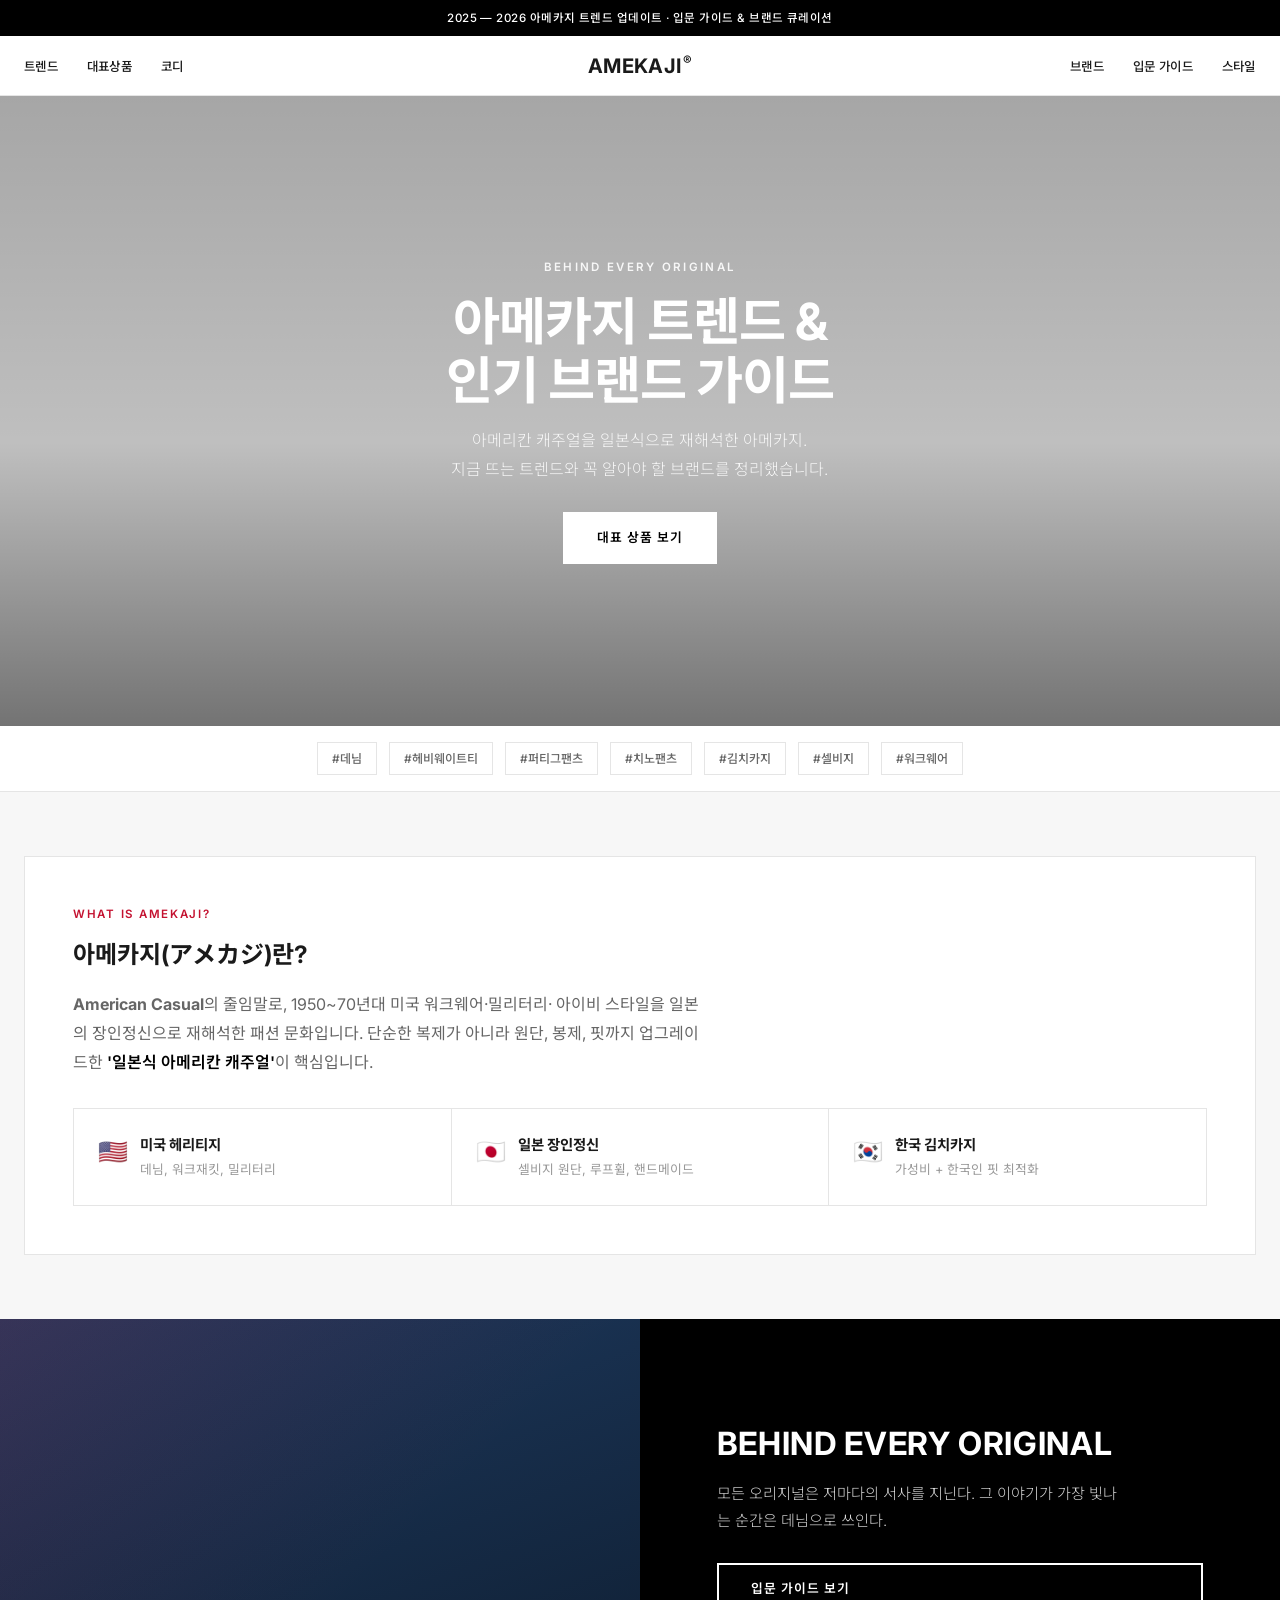
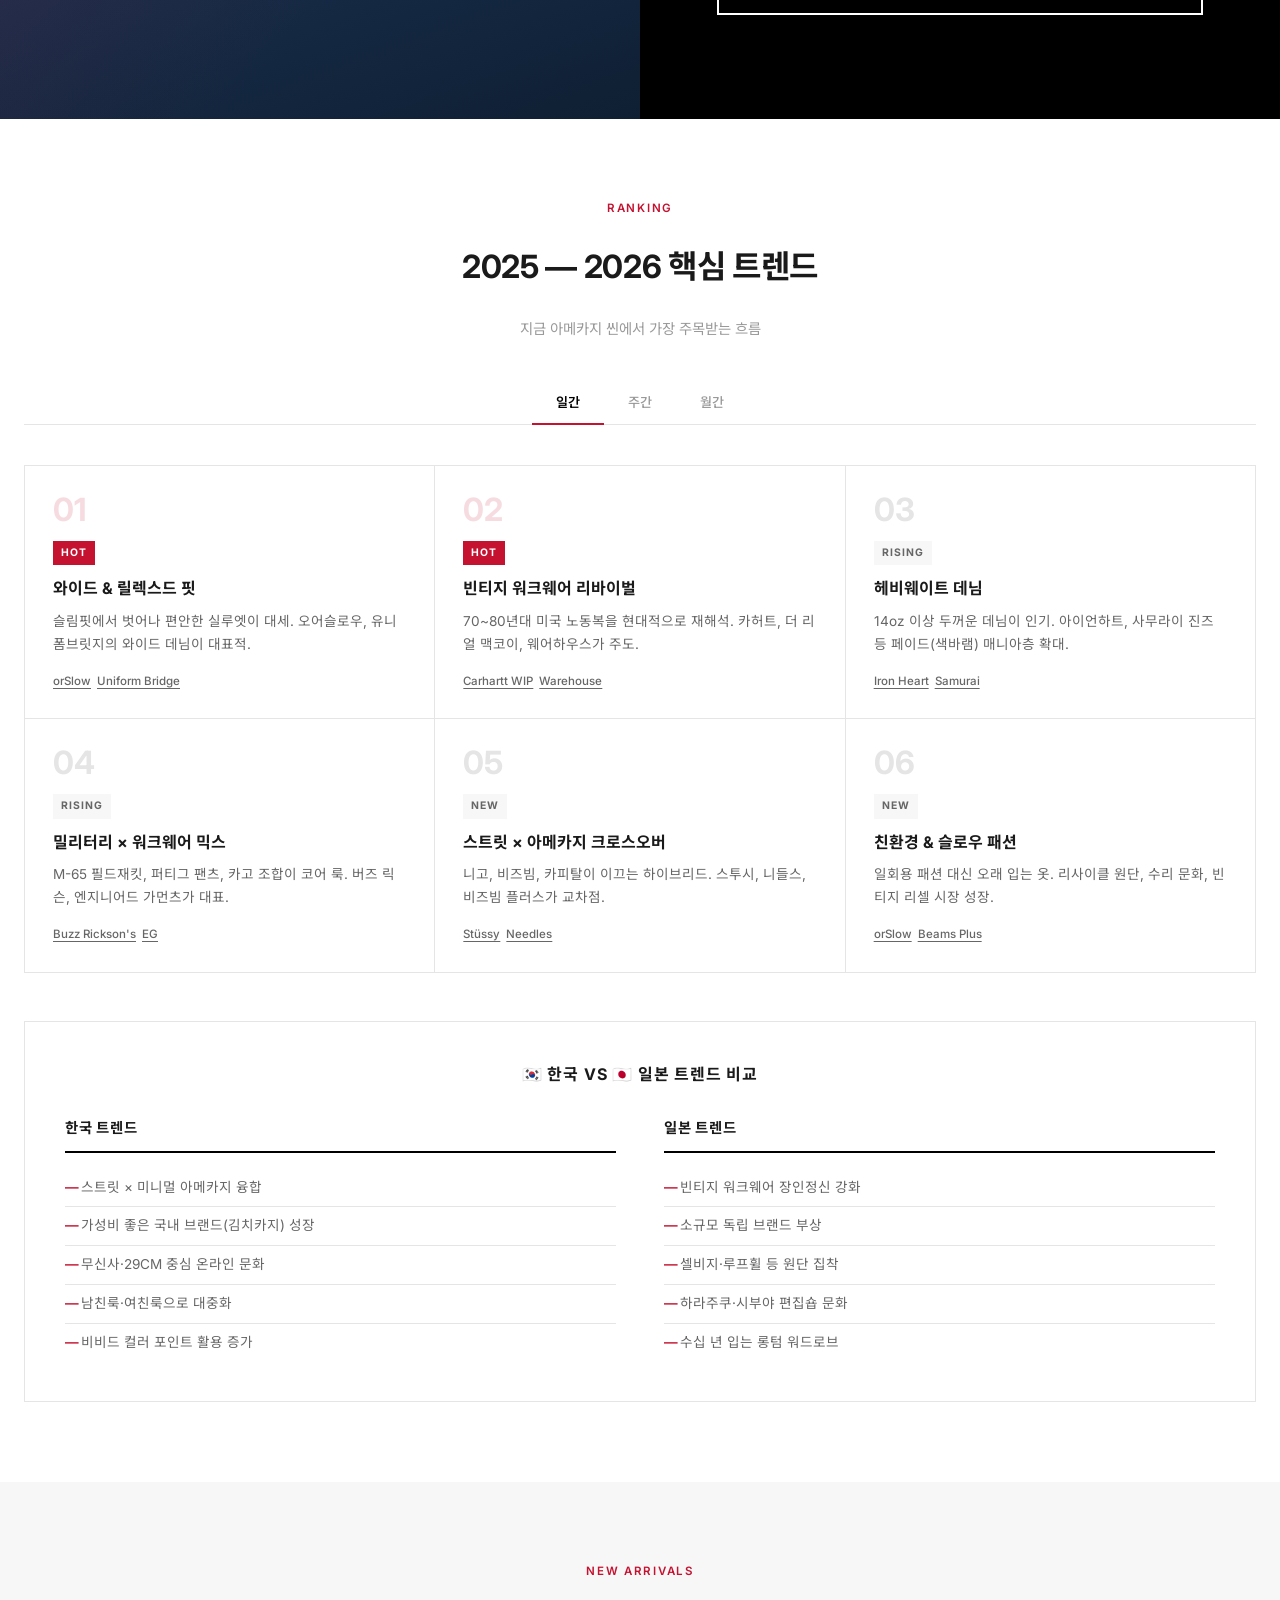
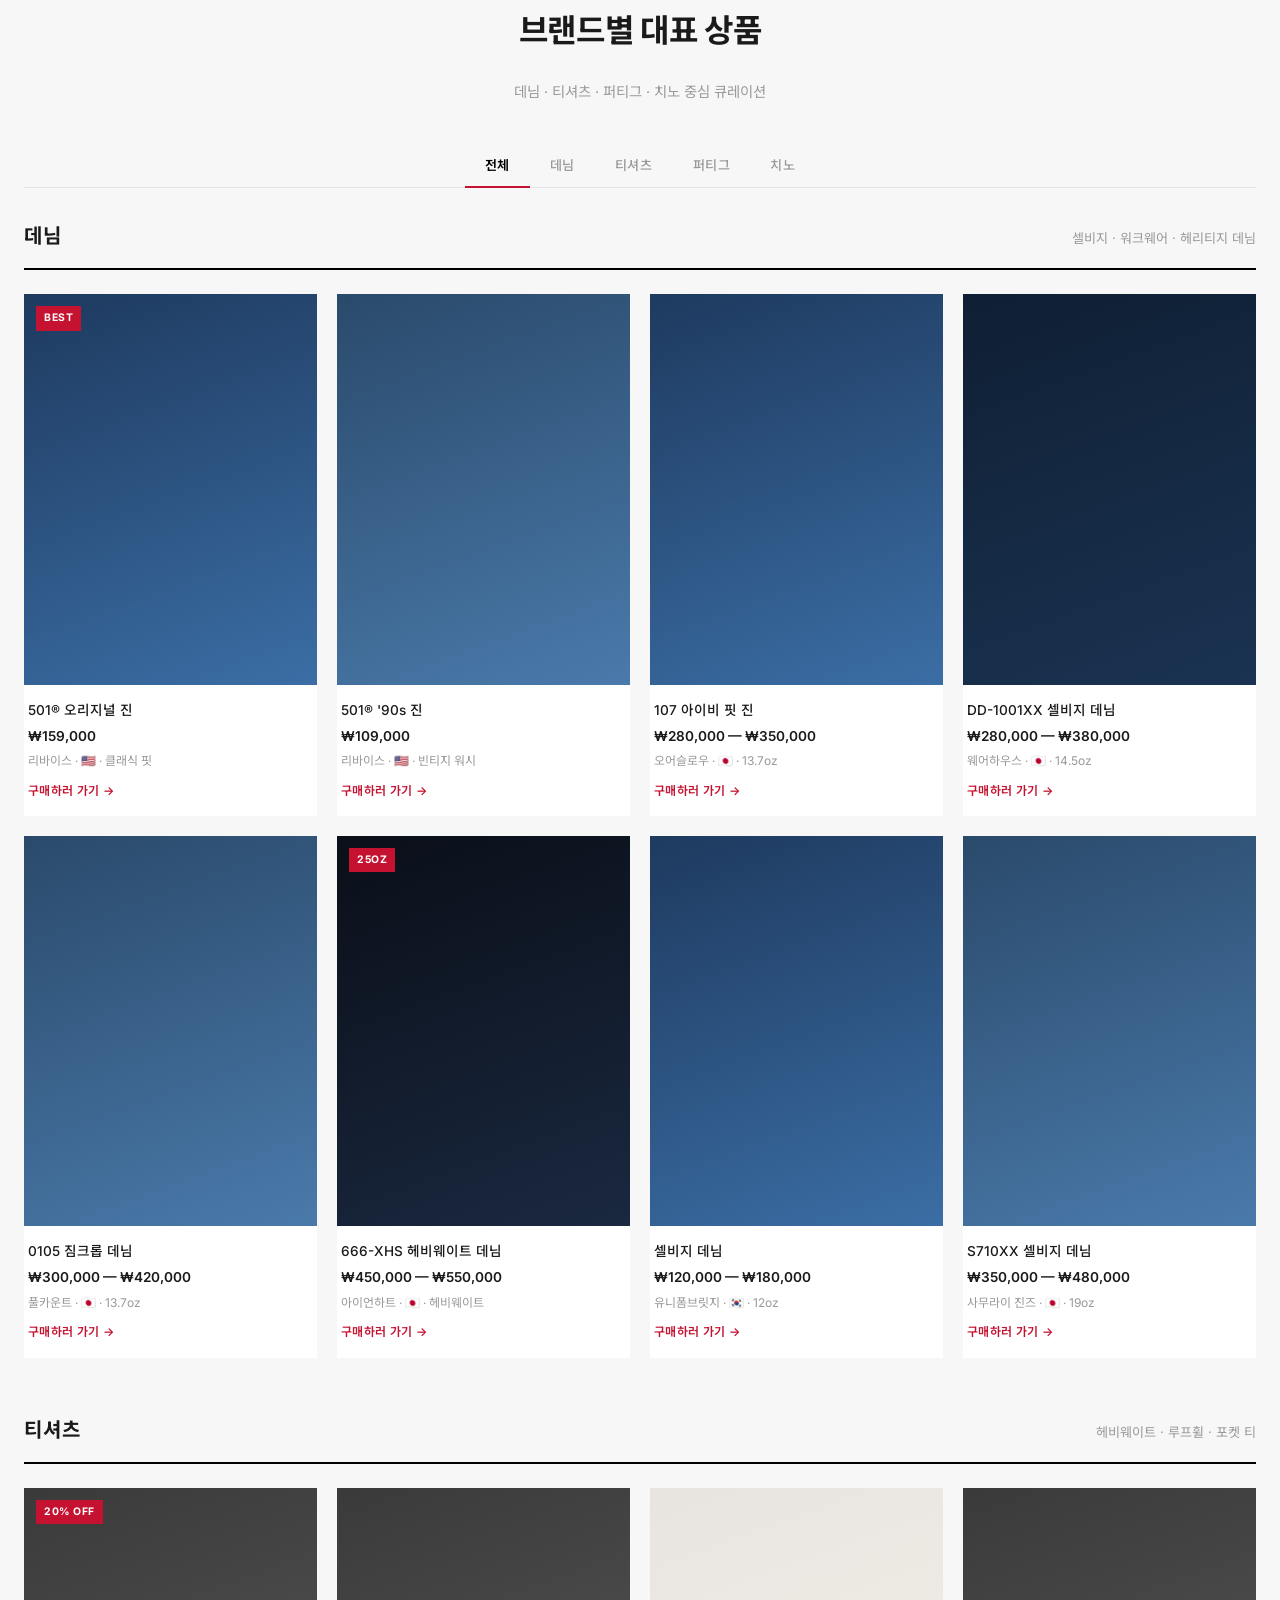
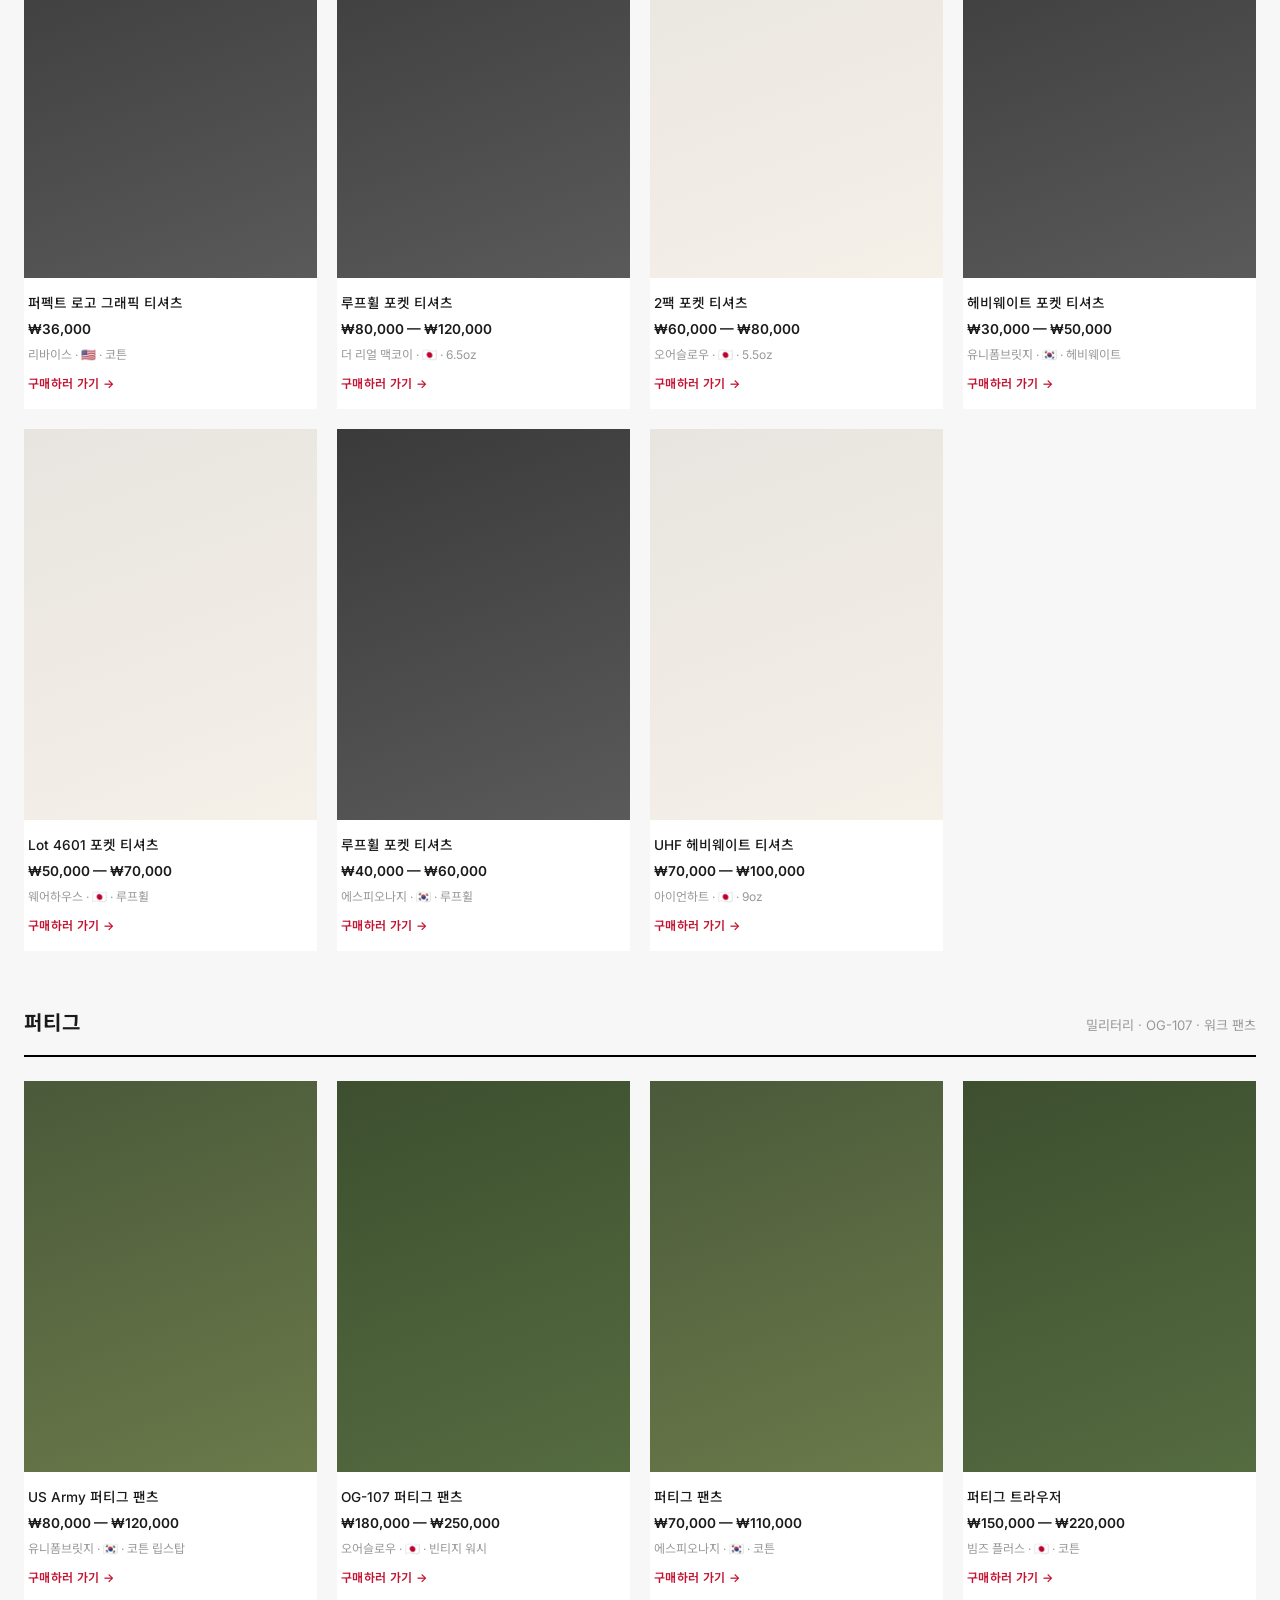
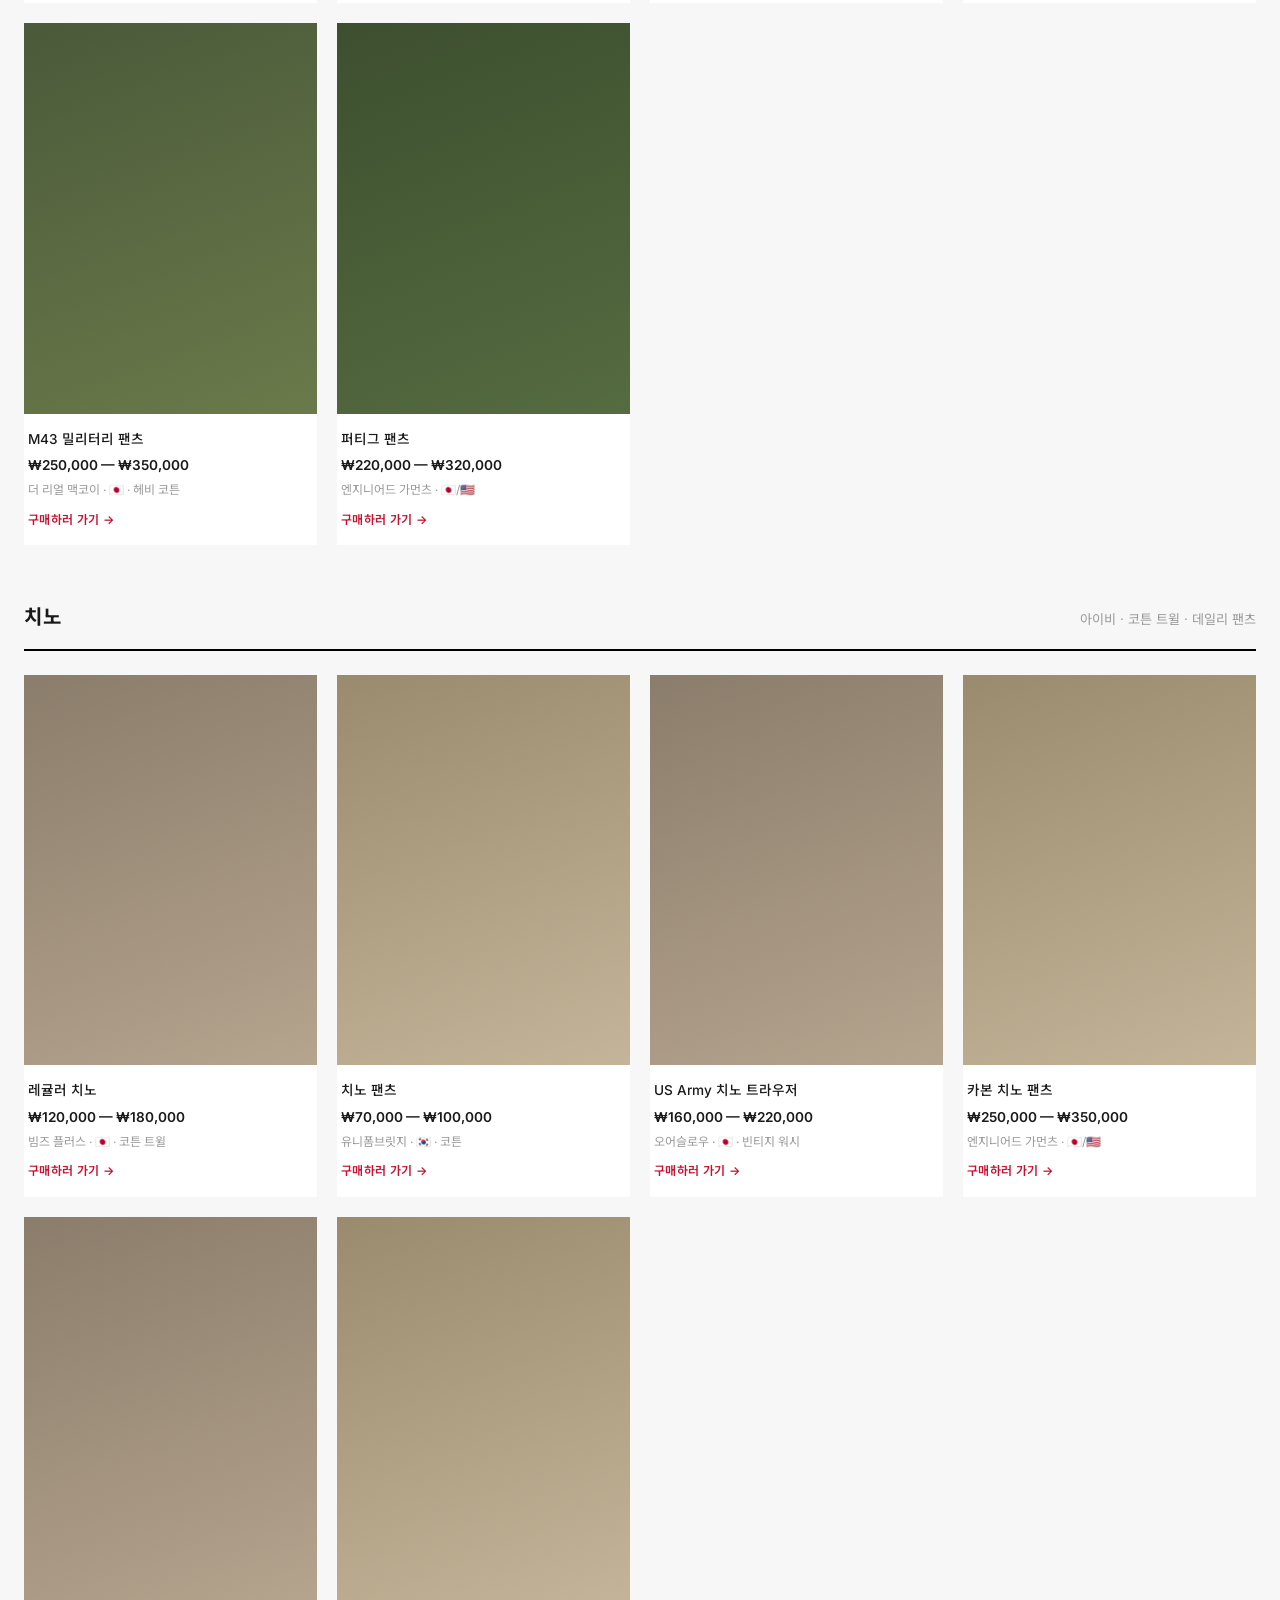
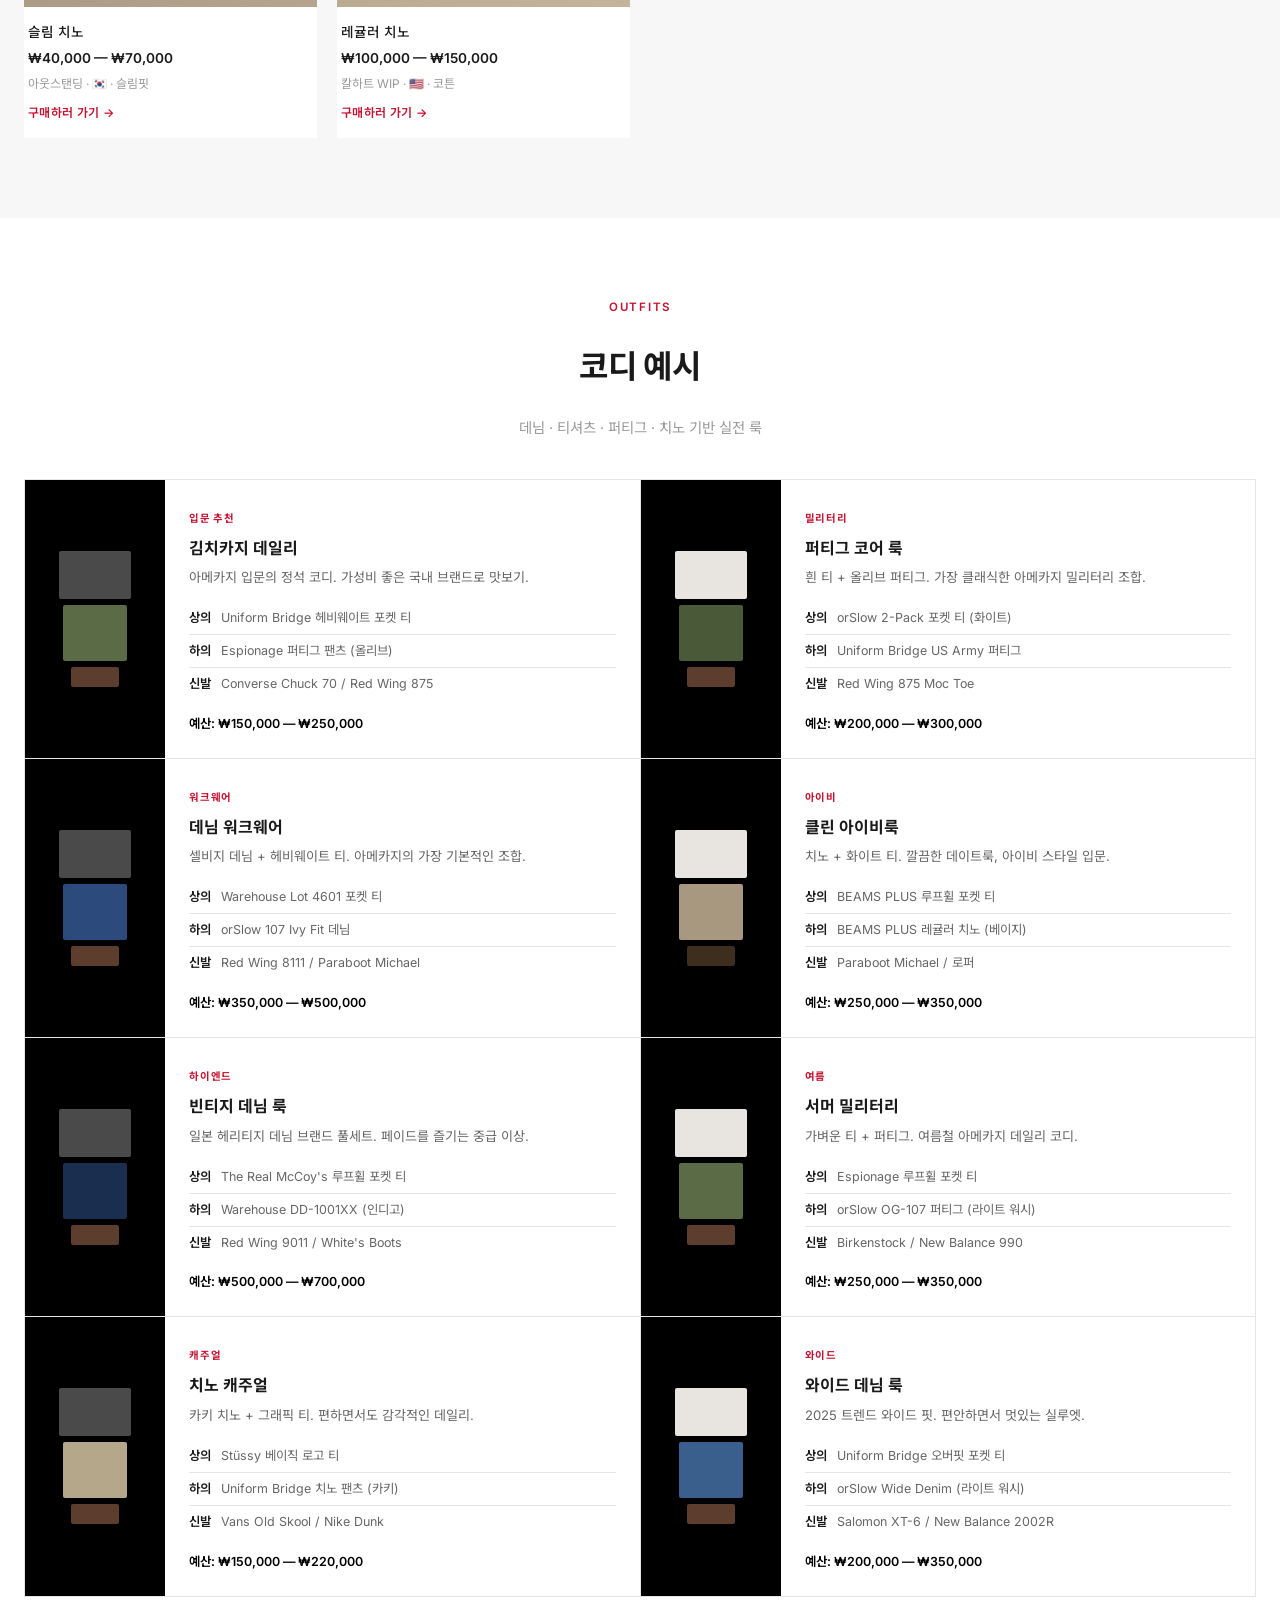
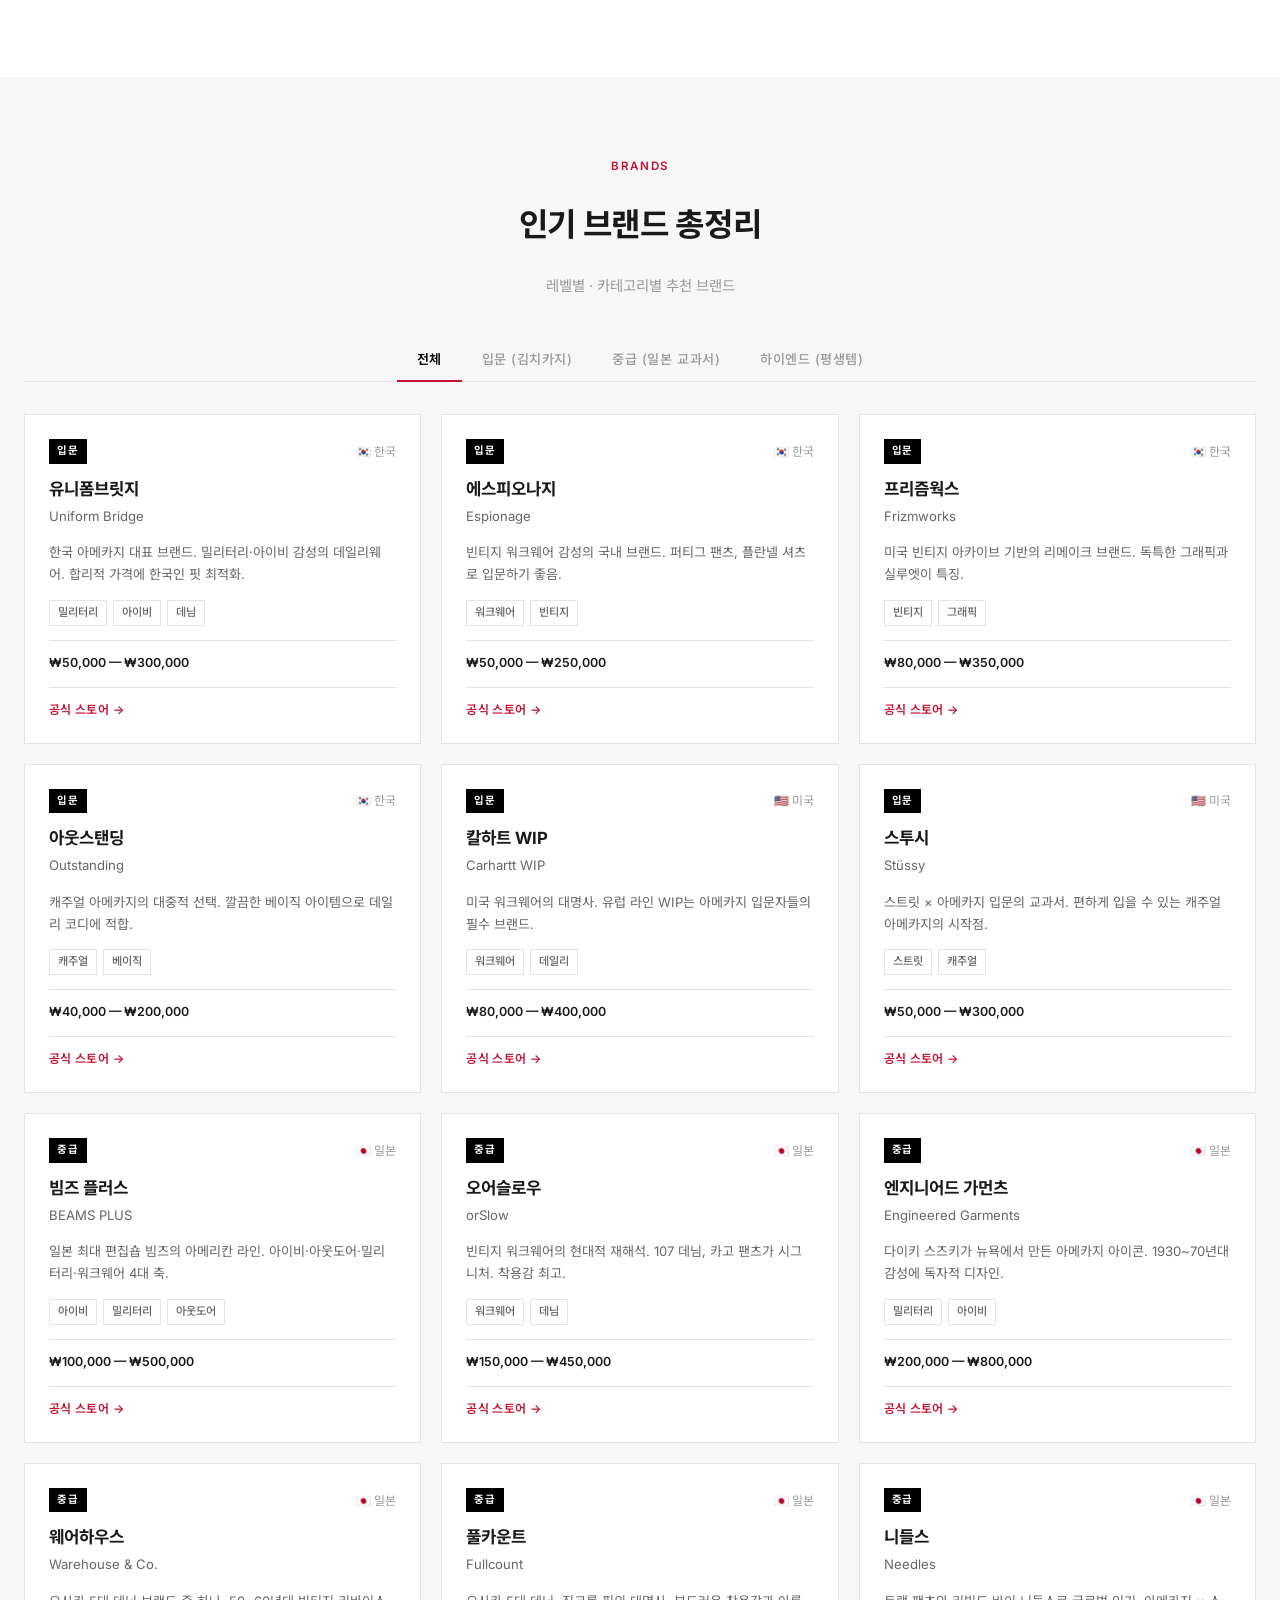
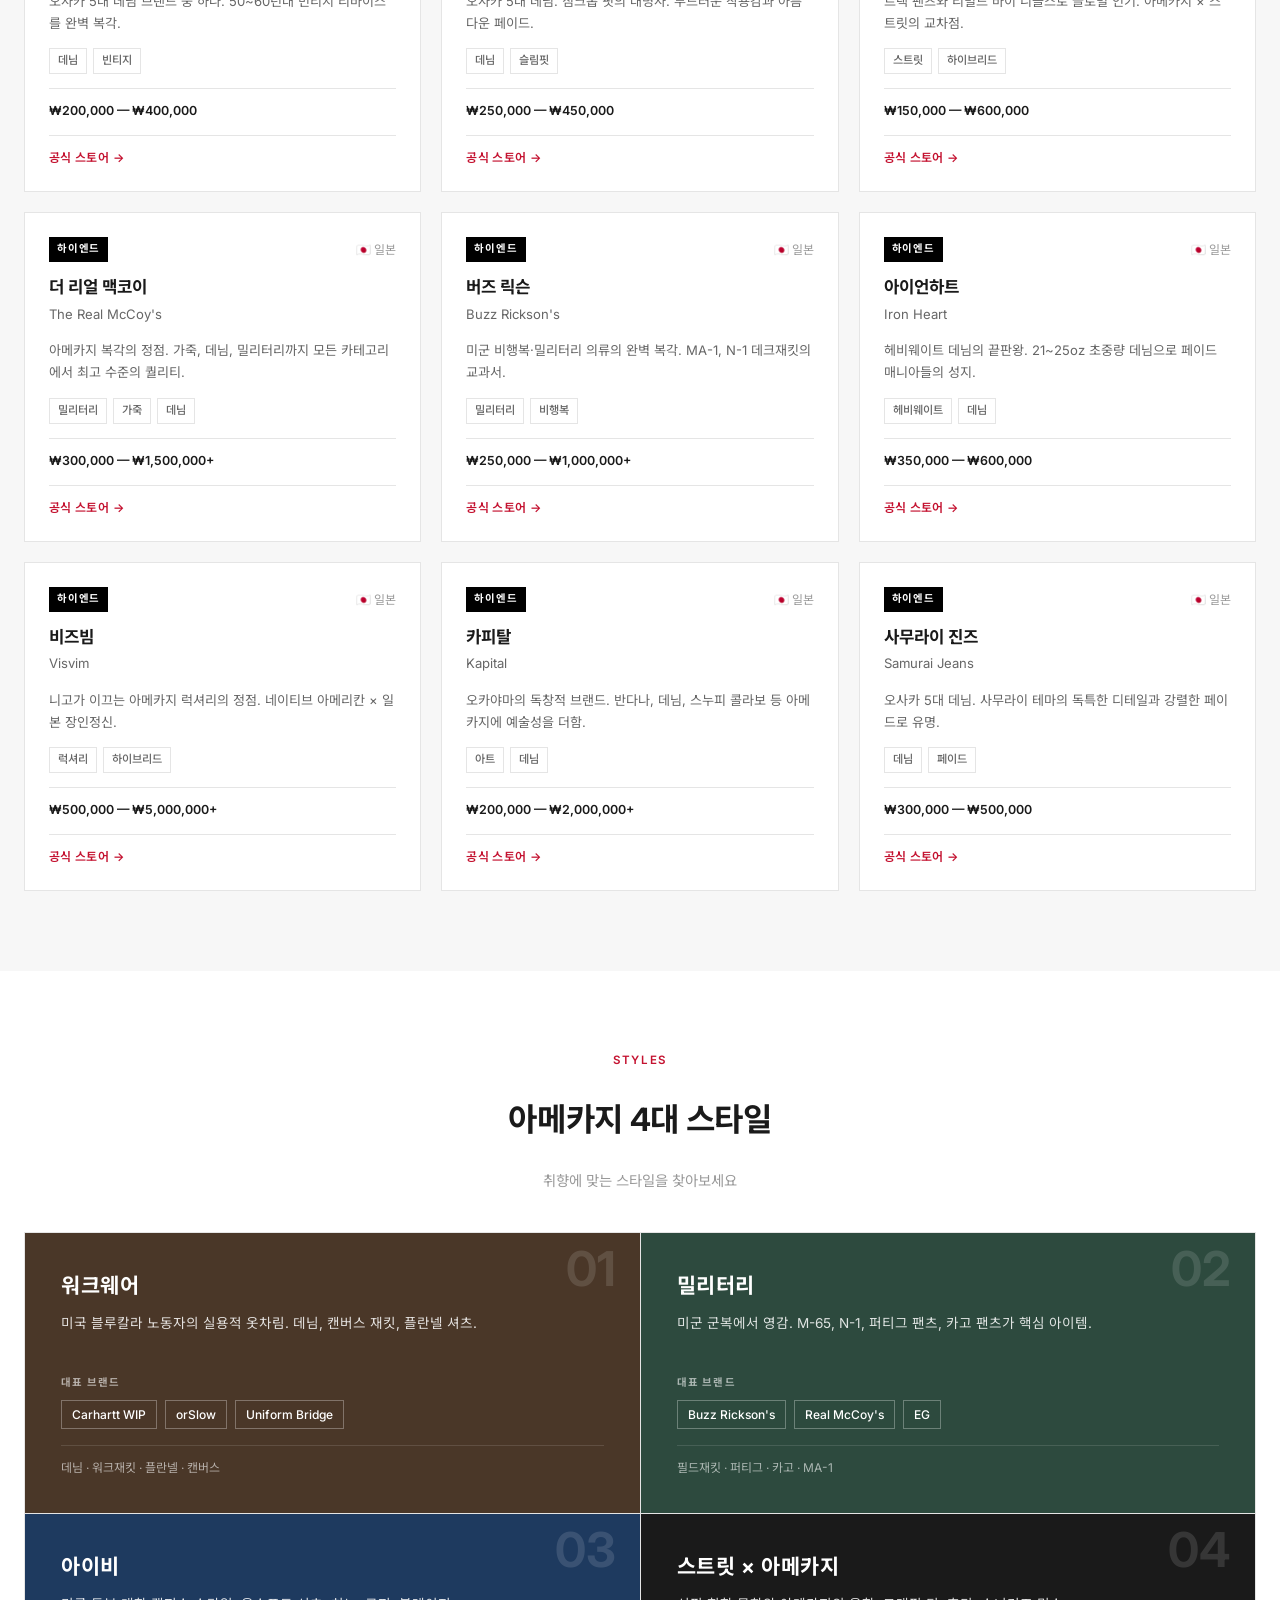
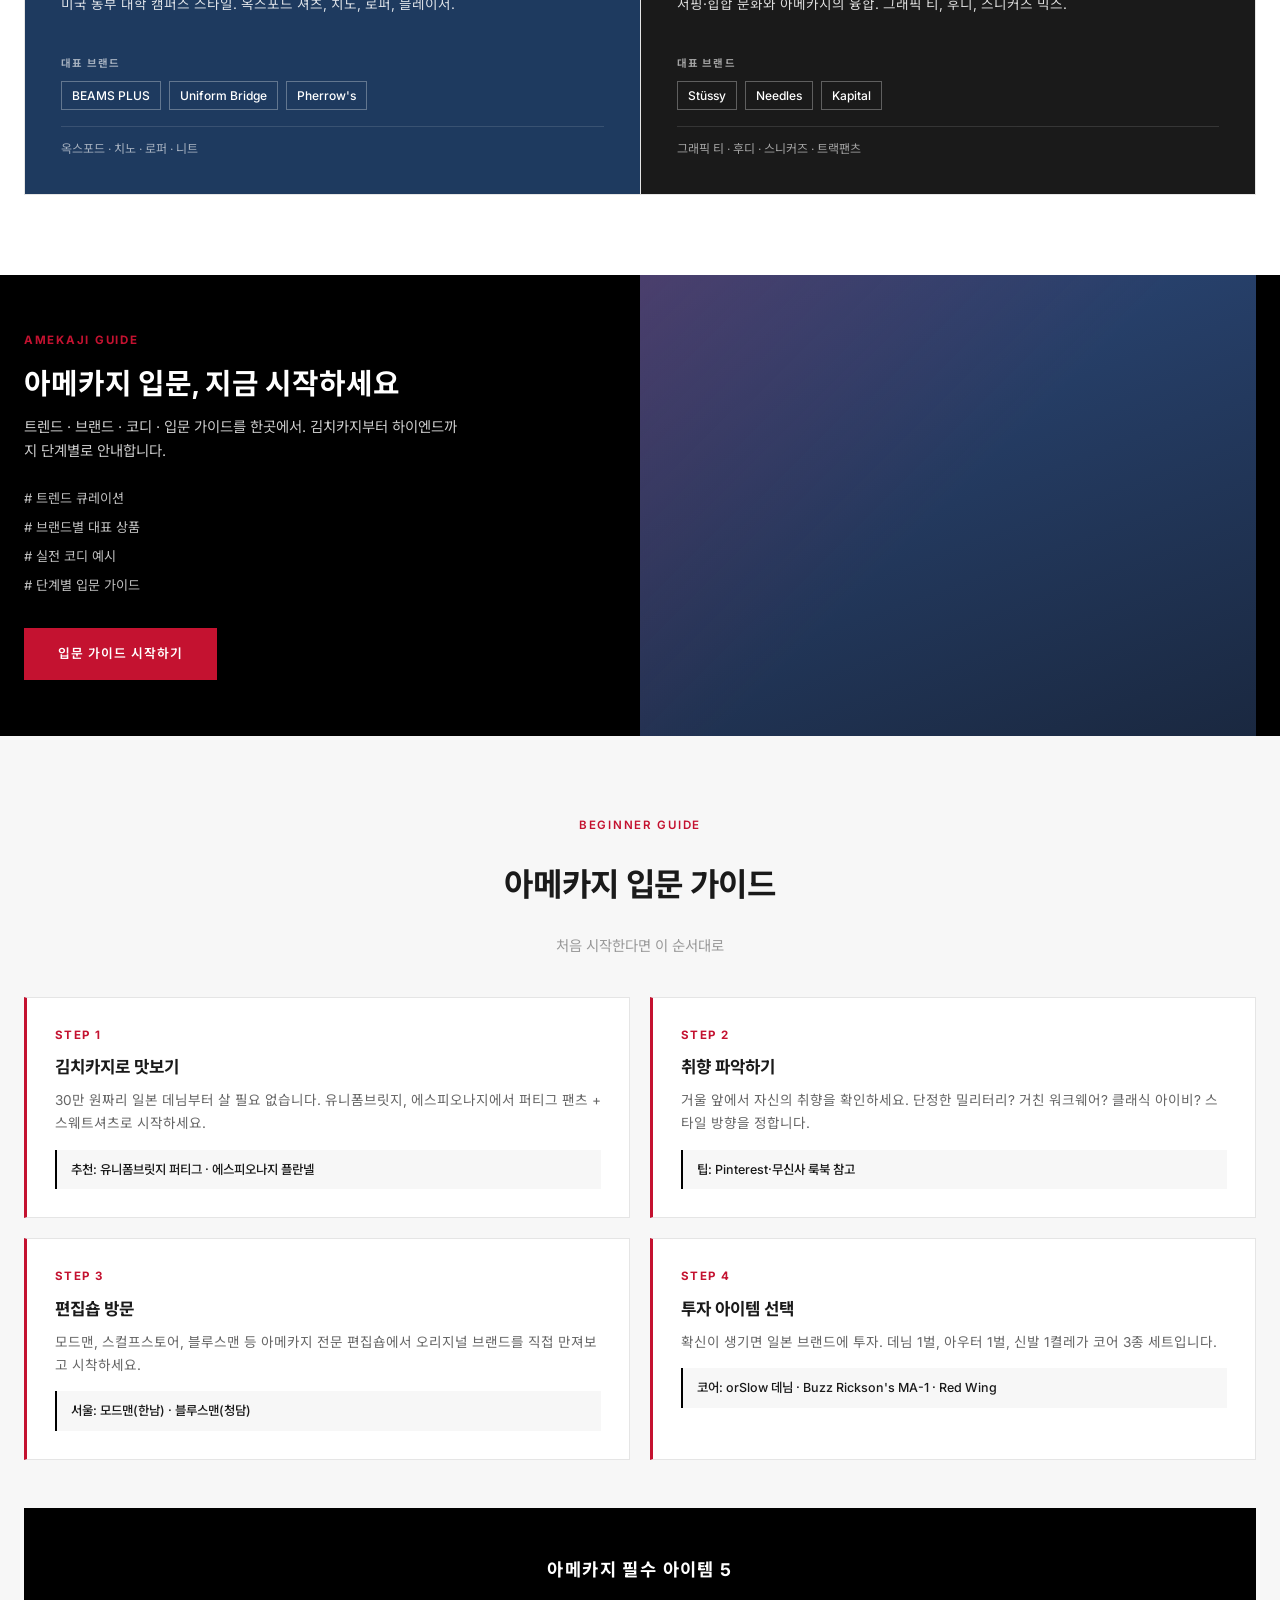
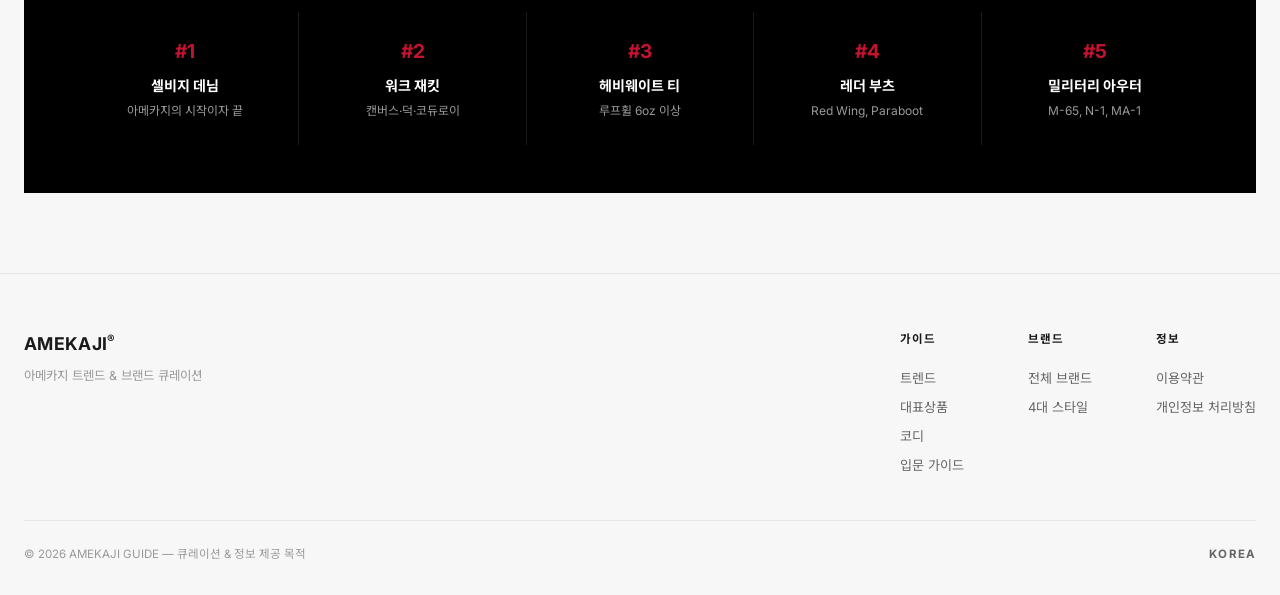
==== index.html @ 619cd8e6 "Add files via upload" ====
<!DOCTYPE html>
<html lang="ko">
<head>
  <meta charset="UTF-8" />
  <meta name="viewport" content="width=device-width, initial-scale=1.0" />
  <title>AMEKAJI GUIDE — 아메카지 트렌드 & 브랜드 큐레이션</title>
  <meta name="description" content="2025-2026 아메카지 트렌드, 인기 브랜드, 스타일 가이드를 한곳에 정리한 큐레이션 사이트" />
  <link rel="preconnect" href="https://fonts.googleapis.com" />
  <link rel="preconnect" href="https://fonts.gstatic.com" crossorigin />
  <link href="https://fonts.googleapis.com/css2?family=Inter:wght@300;400;500;600;700&family=Noto+Sans+KR:wght@300;400;500;700&display=swap" rel="stylesheet" />
  <link rel="stylesheet" href="styles.css" />
</head>
<body>

  <!-- Promo bar (Levi's RED TAB™ style) -->
  <div class="promo-bar">
    <p>2025 — 2026 아메카지 트렌드 업데이트 · 입문 가이드 &amp; 브랜드 큐레이션</p>
  </div>

  <nav class="nav" id="nav">
    <div class="nav__inner">
      <button class="nav__toggle" id="navToggle" aria-label="메뉴">
        <span></span><span></span><span></span>
      </button>
      <ul class="nav__links nav__links--left" id="navLinks">
        <li><a href="#trends">트렌드</a></li>
        <li><a href="#products">대표상품</a></li>
        <li><a href="#outfits">코디</a></li>
        <li class="nav__link--mobile"><a href="#brands">브랜드</a></li>
        <li class="nav__link--mobile"><a href="#guide">입문 가이드</a></li>
        <li class="nav__link--mobile"><a href="#styles">스타일</a></li>
      </ul>
      <a href="#" class="nav__logo">AMEKAJI<span>®</span></a>
      <ul class="nav__links nav__links--right">
        <li><a href="#brands">브랜드</a></li>
        <li><a href="#guide">입문 가이드</a></li>
        <li><a href="#styles">스타일</a></li>
      </ul>
    </div>
  </nav>

  <!-- Hero Banner -->
  <header class="hero">
    <div class="hero__video-wrap" aria-hidden="true">
      <video
        class="hero__video"
        autoplay
        muted
        playsinline
        preload="auto"
        poster="https://levi.co.kr/cdn/shop/files/preview_images/93fc21992fdb457e99e42897bb00a2c8.thumbnail.0000000000_1100x.jpg?v=1773277926"
      >
        <source src="https://levi.co.kr/cdn/shop/videos/c/vp/93fc21992fdb457e99e42897bb00a2c8/93fc21992fdb457e99e42897bb00a2c8.HD-1080p-7.2Mbps-77696827.mp4?v=0" type="video/mp4" />
      </video>
    </div>
    <div class="hero__overlay"></div>
    <div class="hero__content">
      <span class="hero__eyebrow">BEHIND EVERY ORIGINAL</span>
      <h1 class="hero__title">아메카지 트렌드 &amp;<br />인기 브랜드 가이드</h1>
      <p class="hero__desc">
        아메리칸 캐주얼을 일본식으로 재해석한 아메카지.<br />
        지금 뜨는 트렌드와 꼭 알아야 할 브랜드를 정리했습니다.
      </p>
      <a href="#products" class="btn btn--primary">대표 상품 보기</a>
    </div>
  </header>

  <!-- Quick tags -->
  <div class="tag-strip">
    <div class="container tag-strip__inner">
      <span>#데님</span>
      <span>#헤비웨이트티</span>
      <span>#퍼티그팬츠</span>
      <span>#치노팬츠</span>
      <span>#김치카지</span>
      <span>#셀비지</span>
      <span>#워크웨어</span>
    </div>
  </div>

  <!-- What is Amekaji -->
  <section class="section intro">
    <div class="container">
      <div class="intro__card">
        <div class="intro__label">WHAT IS AMEKAJI?</div>
        <h2>아메카지(アメカジ)란?</h2>
        <p>
          <strong>American Casual</strong>의 줄임말로, 1950~70년대 미국 워크웨어·밀리터리·
          아이비 스타일을 일본의 장인정신으로 재해석한 패션 문화입니다.
          단순한 복제가 아니라 원단, 봉제, 핏까지 업그레이드한
          <em>'일본식 아메리칸 캐주얼'</em>이 핵심입니다.
        </p>
        <div class="intro__keywords">
          <div class="keyword">
            <span class="keyword__icon">🇺🇸</span>
            <div>
              <strong>미국 헤리티지</strong>
              <p>데님, 워크재킷, 밀리터리</p>
            </div>
          </div>
          <div class="keyword">
            <span class="keyword__icon">🇯🇵</span>
            <div>
              <strong>일본 장인정신</strong>
              <p>셀비지 원단, 루프휠, 핸드메이드</p>
            </div>
          </div>
          <div class="keyword">
            <span class="keyword__icon">🇰🇷</span>
            <div>
              <strong>한국 김치카지</strong>
              <p>가성비 + 한국인 핏 최적화</p>
            </div>
          </div>
        </div>
      </div>
    </div>
  </section>

  <!-- Editorial Banner -->
  <section class="editorial">
    <div class="editorial__visual"></div>
    <div class="editorial__content">
      <h2>BEHIND EVERY ORIGINAL</h2>
      <p>모든 오리지널은 저마다의 서사를 지닌다. 그 이야기가 가장 빛나는 순간은 데님으로 쓰인다.</p>
      <a href="#guide" class="btn btn--outline">입문 가이드 보기</a>
    </div>
  </section>

  <!-- Trends / Ranking -->
  <section class="section trends" id="trends">
    <div class="container">
      <div class="section__header section__header--center">
        <span class="section__label">RANKING</span>
        <h2 class="section__title">2025 — 2026 핵심 트렌드</h2>
        <p class="section__sub">지금 아메카지 씬에서 가장 주목받는 흐름</p>
      </div>

      <div class="ranking-tabs">
        <button class="ranking-tab ranking-tab--active">일간</button>
        <button class="ranking-tab">주간</button>
        <button class="ranking-tab">월간</button>
      </div>

      <div class="trend-grid">
        <article class="trend-card trend-card--hot">
          <div class="trend-card__rank">01</div>
          <div class="trend-card__badge">HOT</div>
          <h3>와이드 &amp; 릴렉스드 핏</h3>
          <p>슬림핏에서 벗어나 편안한 실루엣이 대세. 오어슬로우, 유니폼브릿지의 와이드 데님이 대표적.</p>
          <div class="trend-card__tags">
            <span>orSlow</span>
            <span>Uniform Bridge</span>
          </div>
        </article>

        <article class="trend-card trend-card--hot">
          <div class="trend-card__rank">02</div>
          <div class="trend-card__badge">HOT</div>
          <h3>빈티지 워크웨어 리바이벌</h3>
          <p>70~80년대 미국 노동복을 현대적으로 재해석. 카허트, 더 리얼 맥코이, 웨어하우스가 주도.</p>
          <div class="trend-card__tags">
            <span>Carhartt WIP</span>
            <span>Warehouse</span>
          </div>
        </article>

        <article class="trend-card">
          <div class="trend-card__rank">03</div>
          <div class="trend-card__badge">RISING</div>
          <h3>헤비웨이트 데님</h3>
          <p>14oz 이상 두꺼운 데님이 인기. 아이언하트, 사무라이 진즈 등 페이드(색바램) 매니아층 확대.</p>
          <div class="trend-card__tags">
            <span>Iron Heart</span>
            <span>Samurai</span>
          </div>
        </article>

        <article class="trend-card">
          <div class="trend-card__rank">04</div>
          <div class="trend-card__badge">RISING</div>
          <h3>밀리터리 × 워크웨어 믹스</h3>
          <p>M-65 필드재킷, 퍼티그 팬츠, 카고 조합이 코어 룩. 버즈 릭슨, 엔지니어드 가먼츠가 대표.</p>
          <div class="trend-card__tags">
            <span>Buzz Rickson's</span>
            <span>EG</span>
          </div>
        </article>

        <article class="trend-card">
          <div class="trend-card__rank">05</div>
          <div class="trend-card__badge">NEW</div>
          <h3>스트릿 × 아메카지 크로스오버</h3>
          <p>니고, 비즈빔, 카피탈이 이끄는 하이브리드. 스투시, 니들스, 비즈빔 플러스가 교차점.</p>
          <div class="trend-card__tags">
            <span>Stüssy</span>
            <span>Needles</span>
          </div>
        </article>

        <article class="trend-card">
          <div class="trend-card__rank">06</div>
          <div class="trend-card__badge">NEW</div>
          <h3>친환경 &amp; 슬로우 패션</h3>
          <p>일회용 패션 대신 오래 입는 옷. 리사이클 원단, 수리 문화, 빈티지 리셀 시장 성장.</p>
          <div class="trend-card__tags">
            <span>orSlow</span>
            <span>Beams Plus</span>
          </div>
        </article>
      </div>

      <div class="compare">
        <h3 class="compare__title">🇰🇷 한국 vs 🇯🇵 일본 트렌드 비교</h3>
        <div class="compare__grid">
          <div class="compare__col">
            <h4>한국 트렌드</h4>
            <ul>
              <li>스트릿 × 미니멀 아메카지 융합</li>
              <li>가성비 좋은 국내 브랜드(김치카지) 성장</li>
              <li>무신사·29CM 중심 온라인 문화</li>
              <li>남친룩·여친룩으로 대중화</li>
              <li>비비드 컬러 포인트 활용 증가</li>
            </ul>
          </div>
          <div class="compare__col">
            <h4>일본 트렌드</h4>
            <ul>
              <li>빈티지 워크웨어 장인정신 강화</li>
              <li>소규모 독립 브랜드 부상</li>
              <li>셀비지·루프휠 등 원단 집착</li>
              <li>하라주쿠·시부야 편집숍 문화</li>
              <li>수십 년 입는 롱텀 워드로브</li>
            </ul>
          </div>
        </div>
      </div>
    </div>
  </section>

  <!-- Representative Products -->
  <section class="section products" id="products">
    <div class="container">
      <div class="section__header section__header--center">
        <span class="section__label">NEW ARRIVALS</span>
        <h2 class="section__title">브랜드별 대표 상품</h2>
        <p class="section__sub">데님 · 티셔츠 · 퍼티그 · 치노 중심 큐레이션</p>
      </div>

      <div class="tabs" id="productTabs">
        <button class="tab tab--active" data-cat="all">전체</button>
        <button class="tab" data-cat="denim">데님</button>
        <button class="tab" data-cat="tee">티셔츠</button>
        <button class="tab" data-cat="fatigue">퍼티그</button>
        <button class="tab" data-cat="chino">치노</button>
      </div>

      <div class="product-categories" id="productCategories">

        <section class="product-category" data-cat="denim">
          <header class="product-category__head">
            <h3 class="product-category__title">데님</h3>
            <p class="product-category__desc">셀비지 · 워크웨어 · 헤리티지 데님</p>
          </header>
          <div class="product-grid">
        <article class="product-card" data-cat="denim">
          <div class="product-card__thumb product-card__thumb--denim">
            <span class="product-card__sale">BEST</span>
          </div>
          <div class="product-card__body">
            <h3>501® 오리지널 진</h3>
            <p class="product-card__price">₩159,000</p>
            <p class="product-card__brand">리바이스 · 🇺🇸 · 클래식 핏</p>
          </div>
        </article>

        <article class="product-card" data-cat="denim">
          <div class="product-card__thumb product-card__thumb--denim-mid">
            <span class="product-card__hover">501® '90s</span>
          </div>
          <div class="product-card__body">
            <h3>501® '90s 진</h3>
            <p class="product-card__price">₩109,000</p>
            <p class="product-card__brand">리바이스 · 🇺🇸 · 빈티지 워시</p>
          </div>
        </article>

        <article class="product-card" data-cat="denim">
          <div class="product-card__thumb product-card__thumb--denim">
            <span class="product-card__hover">오어슬로우 107</span>
          </div>
          <div class="product-card__body">
            <h3>107 아이비 핏 진</h3>
            <p class="product-card__price">₩280,000 — ₩350,000</p>
            <p class="product-card__brand">오어슬로우 · 🇯🇵 · 13.7oz</p>
          </div>
        </article>

        <article class="product-card" data-cat="denim">
          <div class="product-card__thumb product-card__thumb--denim-dark">
            <span class="product-card__hover">웨어하우스 DD-1001XX</span>
          </div>
          <div class="product-card__body">
            <h3>DD-1001XX 셀비지 데님</h3>
            <p class="product-card__price">₩280,000 — ₩380,000</p>
            <p class="product-card__brand">웨어하우스 · 🇯🇵 · 14.5oz</p>
          </div>
        </article>

        <article class="product-card" data-cat="denim">
          <div class="product-card__thumb product-card__thumb--denim-mid">
            <span class="product-card__hover">풀카운트 0105</span>
          </div>
          <div class="product-card__body">
            <h3>0105 짐크롭 데님</h3>
            <p class="product-card__price">₩300,000 — ₩420,000</p>
            <p class="product-card__brand">풀카운트 · 🇯🇵 · 13.7oz</p>
          </div>
        </article>

        <article class="product-card" data-cat="denim">
          <div class="product-card__thumb product-card__thumb--denim-heavy">
            <span class="product-card__sale">25oz</span>
          </div>
          <div class="product-card__body">
            <h3>666-XHS 헤비웨이트 데님</h3>
            <p class="product-card__price">₩450,000 — ₩550,000</p>
            <p class="product-card__brand">아이언하트 · 🇯🇵 · 헤비웨이트</p>
          </div>
        </article>

        <article class="product-card" data-cat="denim">
          <div class="product-card__thumb product-card__thumb--denim"></div>
          <div class="product-card__body">
            <h3>셀비지 데님</h3>
            <p class="product-card__price">₩120,000 — ₩180,000</p>
            <p class="product-card__brand">유니폼브릿지 · 🇰🇷 · 12oz</p>
          </div>
        </article>

        <article class="product-card" data-cat="denim">
          <div class="product-card__thumb product-card__thumb--denim-mid"></div>
          <div class="product-card__body">
            <h3>S710XX 셀비지 데님</h3>
            <p class="product-card__price">₩350,000 — ₩480,000</p>
            <p class="product-card__brand">사무라이 진즈 · 🇯🇵 · 19oz</p>
          </div>
        </article>

          </div>
        </section>

        <section class="product-category" data-cat="tee">
          <header class="product-category__head">
            <h3 class="product-category__title">티셔츠</h3>
            <p class="product-category__desc">헤비웨이트 · 루프휠 · 포켓 티</p>
          </header>
          <div class="product-grid">

        <!-- TEE -->
        <article class="product-card" data-cat="tee">
          <div class="product-card__thumb product-card__thumb--tee">
            <span class="product-card__sale">20% OFF</span>
          </div>
          <div class="product-card__body">
            <h3>퍼펙트 로고 그래픽 티셔츠</h3>
            <p class="product-card__price">₩36,000</p>
            <p class="product-card__brand">리바이스 · 🇺🇸 · 코튼</p>
          </div>
        </article>

        <article class="product-card" data-cat="tee">
          <div class="product-card__thumb product-card__thumb--tee"></div>
          <div class="product-card__body">
            <h3>루프휠 포켓 티셔츠</h3>
            <p class="product-card__price">₩80,000 — ₩120,000</p>
            <p class="product-card__brand">더 리얼 맥코이 · 🇯🇵 · 6.5oz</p>
          </div>
        </article>

        <article class="product-card" data-cat="tee">
          <div class="product-card__thumb product-card__thumb--tee-white"></div>
          <div class="product-card__body">
            <h3>2팩 포켓 티셔츠</h3>
            <p class="product-card__price">₩60,000 — ₩80,000</p>
            <p class="product-card__brand">오어슬로우 · 🇯🇵 · 5.5oz</p>
          </div>
        </article>

        <article class="product-card" data-cat="tee">
          <div class="product-card__thumb product-card__thumb--tee"></div>
          <div class="product-card__body">
            <h3>헤비웨이트 포켓 티셔츠</h3>
            <p class="product-card__price">₩30,000 — ₩50,000</p>
            <p class="product-card__brand">유니폼브릿지 · 🇰🇷 · 헤비웨이트</p>
          </div>
        </article>

        <article class="product-card" data-cat="tee">
          <div class="product-card__thumb product-card__thumb--tee-white"></div>
          <div class="product-card__body">
            <h3>Lot 4601 포켓 티셔츠</h3>
            <p class="product-card__price">₩50,000 — ₩70,000</p>
            <p class="product-card__brand">웨어하우스 · 🇯🇵 · 루프휠</p>
          </div>
        </article>

        <article class="product-card" data-cat="tee">
          <div class="product-card__thumb product-card__thumb--tee"></div>
          <div class="product-card__body">
            <h3>루프휠 포켓 티셔츠</h3>
            <p class="product-card__price">₩40,000 — ₩60,000</p>
            <p class="product-card__brand">에스피오나지 · 🇰🇷 · 루프휠</p>
          </div>
        </article>

        <article class="product-card" data-cat="tee">
          <div class="product-card__thumb product-card__thumb--tee-white"></div>
          <div class="product-card__body">
            <h3>UHF 헤비웨이트 티셔츠</h3>
            <p class="product-card__price">₩70,000 — ₩100,000</p>
            <p class="product-card__brand">아이언하트 · 🇯🇵 · 9oz</p>
          </div>
        </article>

          </div>
        </section>

        <section class="product-category" data-cat="fatigue">
          <header class="product-category__head">
            <h3 class="product-category__title">퍼티그</h3>
            <p class="product-category__desc">밀리터리 · OG-107 · 워크 팬츠</p>
          </header>
          <div class="product-grid">

        <!-- FATIGUE -->
        <article class="product-card" data-cat="fatigue">
          <div class="product-card__thumb product-card__thumb--fatigue"></div>
          <div class="product-card__body">
            <h3>US Army 퍼티그 팬츠</h3>
            <p class="product-card__price">₩80,000 — ₩120,000</p>
            <p class="product-card__brand">유니폼브릿지 · 🇰🇷 · 코튼 립스탑</p>
          </div>
        </article>

        <article class="product-card" data-cat="fatigue">
          <div class="product-card__thumb product-card__thumb--fatigue-olive"></div>
          <div class="product-card__body">
            <h3>OG-107 퍼티그 팬츠</h3>
            <p class="product-card__price">₩180,000 — ₩250,000</p>
            <p class="product-card__brand">오어슬로우 · 🇯🇵 · 빈티지 워시</p>
          </div>
        </article>

        <article class="product-card" data-cat="fatigue">
          <div class="product-card__thumb product-card__thumb--fatigue"></div>
          <div class="product-card__body">
            <h3>퍼티그 팬츠</h3>
            <p class="product-card__price">₩70,000 — ₩110,000</p>
            <p class="product-card__brand">에스피오나지 · 🇰🇷 · 코튼</p>
          </div>
        </article>

        <article class="product-card" data-cat="fatigue">
          <div class="product-card__thumb product-card__thumb--fatigue-olive"></div>
          <div class="product-card__body">
            <h3>퍼티그 트라우저</h3>
            <p class="product-card__price">₩150,000 — ₩220,000</p>
            <p class="product-card__brand">빔즈 플러스 · 🇯🇵 · 코튼</p>
          </div>
        </article>

        <article class="product-card" data-cat="fatigue">
          <div class="product-card__thumb product-card__thumb--fatigue"></div>
          <div class="product-card__body">
            <h3>M43 밀리터리 팬츠</h3>
            <p class="product-card__price">₩250,000 — ₩350,000</p>
            <p class="product-card__brand">더 리얼 맥코이 · 🇯🇵 · 헤비 코튼</p>
          </div>
        </article>

        <article class="product-card" data-cat="fatigue">
          <div class="product-card__thumb product-card__thumb--fatigue-olive"></div>
          <div class="product-card__body">
            <h3>퍼티그 팬츠</h3>
            <p class="product-card__price">₩220,000 — ₩320,000</p>
            <p class="product-card__brand">엔지니어드 가먼츠 · 🇯🇵/🇺🇸</p>
          </div>
        </article>

          </div>
        </section>

        <section class="product-category" data-cat="chino">
          <header class="product-category__head">
            <h3 class="product-category__title">치노</h3>
            <p class="product-category__desc">아이비 · 코튼 트윌 · 데일리 팬츠</p>
          </header>
          <div class="product-grid">

        <!-- CHINO -->
        <article class="product-card" data-cat="chino">
          <div class="product-card__thumb product-card__thumb--chino"></div>
          <div class="product-card__body">
            <h3>레귤러 치노</h3>
            <p class="product-card__price">₩120,000 — ₩180,000</p>
            <p class="product-card__brand">빔즈 플러스 · 🇯🇵 · 코튼 트윌</p>
          </div>
        </article>

        <article class="product-card" data-cat="chino">
          <div class="product-card__thumb product-card__thumb--chino-khaki"></div>
          <div class="product-card__body">
            <h3>치노 팬츠</h3>
            <p class="product-card__price">₩70,000 — ₩100,000</p>
            <p class="product-card__brand">유니폼브릿지 · 🇰🇷 · 코튼</p>
          </div>
        </article>

        <article class="product-card" data-cat="chino">
          <div class="product-card__thumb product-card__thumb--chino"></div>
          <div class="product-card__body">
            <h3>US Army 치노 트라우저</h3>
            <p class="product-card__price">₩160,000 — ₩220,000</p>
            <p class="product-card__brand">오어슬로우 · 🇯🇵 · 빈티지 워시</p>
          </div>
        </article>

        <article class="product-card" data-cat="chino">
          <div class="product-card__thumb product-card__thumb--chino-khaki"></div>
          <div class="product-card__body">
            <h3>카본 치노 팬츠</h3>
            <p class="product-card__price">₩250,000 — ₩350,000</p>
            <p class="product-card__brand">엔지니어드 가먼츠 · 🇯🇵/🇺🇸</p>
          </div>
        </article>

        <article class="product-card" data-cat="chino">
          <div class="product-card__thumb product-card__thumb--chino"></div>
          <div class="product-card__body">
            <h3>슬림 치노</h3>
            <p class="product-card__price">₩40,000 — ₩70,000</p>
            <p class="product-card__brand">아웃스탠딩 · 🇰🇷 · 슬림핏</p>
          </div>
        </article>

        <article class="product-card" data-cat="chino">
          <div class="product-card__thumb product-card__thumb--chino-khaki"></div>
          <div class="product-card__body">
            <h3>레귤러 치노</h3>
            <p class="product-card__price">₩100,000 — ₩150,000</p>
            <p class="product-card__brand">칼하트 WIP · 🇺🇸 · 코튼</p>
          </div>
        </article>

          </div>
        </section>

      </div>
    </div>
  </section>

  <!-- Outfit Examples -->
  <section class="section outfits" id="outfits">
    <div class="container">
      <div class="section__header section__header--center">
        <span class="section__label">OUTFITS</span>
        <h2 class="section__title">코디 예시</h2>
        <p class="section__sub">데님 · 티셔츠 · 퍼티그 · 치노 기반 실전 룩</p>
      </div>

      <div class="outfit-grid">

        <article class="outfit-card">
          <div class="outfit-card__visual">
            <div class="outfit-piece outfit-piece--top outfit-piece--tee"></div>
            <div class="outfit-piece outfit-piece--bottom outfit-piece--fatigue"></div>
            <div class="outfit-piece outfit-piece--shoes"></div>
          </div>
          <div class="outfit-card__body">
            <span class="outfit-card__tag">입문 추천</span>
            <h3>김치카지 데일리</h3>
            <p>아메카지 입문의 정석 코디. 가성비 좋은 국내 브랜드로 맛보기.</p>
            <ul class="outfit-card__items">
              <li><strong>상의</strong> Uniform Bridge 헤비웨이트 포켓 티</li>
              <li><strong>하의</strong> Espionage 퍼티그 팬츠 (올리브)</li>
              <li><strong>신발</strong> Converse Chuck 70 / Red Wing 875</li>
            </ul>
            <div class="outfit-card__budget">예산: ₩150,000 — ₩250,000</div>
          </div>
        </article>

        <article class="outfit-card">
          <div class="outfit-card__visual">
            <div class="outfit-piece outfit-piece--top outfit-piece--tee-white"></div>
            <div class="outfit-piece outfit-piece--bottom outfit-piece--fatigue-olive"></div>
            <div class="outfit-piece outfit-piece--shoes"></div>
          </div>
          <div class="outfit-card__body">
            <span class="outfit-card__tag">밀리터리</span>
            <h3>퍼티그 코어 룩</h3>
            <p>흰 티 + 올리브 퍼티그. 가장 클래식한 아메카지 밀리터리 조합.</p>
            <ul class="outfit-card__items">
              <li><strong>상의</strong> orSlow 2-Pack 포켓 티 (화이트)</li>
              <li><strong>하의</strong> Uniform Bridge US Army 퍼티그</li>
              <li><strong>신발</strong> Red Wing 875 Moc Toe</li>
            </ul>
            <div class="outfit-card__budget">예산: ₩200,000 — ₩300,000</div>
          </div>
        </article>

        <article class="outfit-card">
          <div class="outfit-card__visual">
            <div class="outfit-piece outfit-piece--top outfit-piece--tee"></div>
            <div class="outfit-piece outfit-piece--bottom outfit-piece--denim"></div>
            <div class="outfit-piece outfit-piece--shoes"></div>
          </div>
          <div class="outfit-card__body">
            <span class="outfit-card__tag">워크웨어</span>
            <h3>데님 워크웨어</h3>
            <p>셀비지 데님 + 헤비웨이트 티. 아메카지의 가장 기본적인 조합.</p>
            <ul class="outfit-card__items">
              <li><strong>상의</strong> Warehouse Lot 4601 포켓 티</li>
              <li><strong>하의</strong> orSlow 107 Ivy Fit 데님</li>
              <li><strong>신발</strong> Red Wing 8111 / Paraboot Michael</li>
            </ul>
            <div class="outfit-card__budget">예산: ₩350,000 — ₩500,000</div>
          </div>
        </article>

        <article class="outfit-card">
          <div class="outfit-card__visual">
            <div class="outfit-piece outfit-piece--top outfit-piece--tee-white"></div>
            <div class="outfit-piece outfit-piece--bottom outfit-piece--chino"></div>
            <div class="outfit-piece outfit-piece--shoes outfit-piece--shoes--loafer"></div>
          </div>
          <div class="outfit-card__body">
            <span class="outfit-card__tag">아이비</span>
            <h3>클린 아이비룩</h3>
            <p>치노 + 화이트 티. 깔끔한 데이트룩, 아이비 스타일 입문.</p>
            <ul class="outfit-card__items">
              <li><strong>상의</strong> BEAMS PLUS 루프휠 포켓 티</li>
              <li><strong>하의</strong> BEAMS PLUS 레귤러 치노 (베이지)</li>
              <li><strong>신발</strong> Paraboot Michael / 로퍼</li>
            </ul>
            <div class="outfit-card__budget">예산: ₩250,000 — ₩350,000</div>
          </div>
        </article>

        <article class="outfit-card">
          <div class="outfit-card__visual">
            <div class="outfit-piece outfit-piece--top outfit-piece--tee"></div>
            <div class="outfit-piece outfit-piece--bottom outfit-piece--denim-dark"></div>
            <div class="outfit-piece outfit-piece--shoes"></div>
          </div>
          <div class="outfit-card__body">
            <span class="outfit-card__tag">하이엔드</span>
            <h3>빈티지 데님 룩</h3>
            <p>일본 헤리티지 데님 브랜드 풀세트. 페이드를 즐기는 중급 이상.</p>
            <ul class="outfit-card__items">
              <li><strong>상의</strong> The Real McCoy's 루프휠 포켓 티</li>
              <li><strong>하의</strong> Warehouse DD-1001XX (인디고)</li>
              <li><strong>신발</strong> Red Wing 9011 / White's Boots</li>
            </ul>
            <div class="outfit-card__budget">예산: ₩500,000 — ₩700,000</div>
          </div>
        </article>

        <article class="outfit-card">
          <div class="outfit-card__visual">
            <div class="outfit-piece outfit-piece--top outfit-piece--tee-white"></div>
            <div class="outfit-piece outfit-piece--bottom outfit-piece--fatigue"></div>
            <div class="outfit-piece outfit-piece--shoes"></div>
          </div>
          <div class="outfit-card__body">
            <span class="outfit-card__tag">여름</span>
            <h3>서머 밀리터리</h3>
            <p>가벼운 티 + 퍼티그. 여름철 아메카지 데일리 코디.</p>
            <ul class="outfit-card__items">
              <li><strong>상의</strong> Espionage 루프휠 포켓 티</li>
              <li><strong>하의</strong> orSlow OG-107 퍼티그 (라이트 워시)</li>
              <li><strong>신발</strong> Birkenstock / New Balance 990</li>
            </ul>
            <div class="outfit-card__budget">예산: ₩250,000 — ₩350,000</div>
          </div>
        </article>

        <article class="outfit-card">
          <div class="outfit-card__visual">
            <div class="outfit-piece outfit-piece--top outfit-piece--tee"></div>
            <div class="outfit-piece outfit-piece--bottom outfit-piece--chino-khaki"></div>
            <div class="outfit-piece outfit-piece--shoes"></div>
          </div>
          <div class="outfit-card__body">
            <span class="outfit-card__tag">캐주얼</span>
            <h3>치노 캐주얼</h3>
            <p>카키 치노 + 그래픽 티. 편하면서도 감각적인 데일리.</p>
            <ul class="outfit-card__items">
              <li><strong>상의</strong> Stüssy 베이직 로고 티</li>
              <li><strong>하의</strong> Uniform Bridge 치노 팬츠 (카키)</li>
              <li><strong>신발</strong> Vans Old Skool / Nike Dunk</li>
            </ul>
            <div class="outfit-card__budget">예산: ₩150,000 — ₩220,000</div>
          </div>
        </article>

        <article class="outfit-card">
          <div class="outfit-card__visual">
            <div class="outfit-piece outfit-piece--top outfit-piece--tee-white"></div>
            <div class="outfit-piece outfit-piece--bottom outfit-piece--denim-mid"></div>
            <div class="outfit-piece outfit-piece--shoes"></div>
          </div>
          <div class="outfit-card__body">
            <span class="outfit-card__tag">와이드</span>
            <h3>와이드 데님 룩</h3>
            <p>2025 트렌드 와이드 핏. 편안하면서 멋있는 실루엣.</p>
            <ul class="outfit-card__items">
              <li><strong>상의</strong> Uniform Bridge 오버핏 포켓 티</li>
              <li><strong>하의</strong> orSlow Wide Denim (라이트 워시)</li>
              <li><strong>신발</strong> Salomon XT-6 / New Balance 2002R</li>
            </ul>
            <div class="outfit-card__budget">예산: ₩200,000 — ₩350,000</div>
          </div>
        </article>

      </div>
    </div>
  </section>

  <!-- Brands -->
  <section class="section brands" id="brands">
    <div class="container">
      <div class="section__header section__header--center">
        <span class="section__label">BRANDS</span>
        <h2 class="section__title">인기 브랜드 총정리</h2>
        <p class="section__sub">레벨별 · 카테고리별 추천 브랜드</p>
      </div>

      <div class="tabs" id="levelTabs">
        <button class="tab tab--active" data-level="all">전체</button>
        <button class="tab" data-level="beginner">입문 (김치카지)</button>
        <button class="tab" data-level="mid">중급 (일본 교과서)</button>
        <button class="tab" data-level="high">하이엔드 (평생템)</button>
      </div>

      <div class="brand-grid" id="brandGrid">

        <article class="brand-card" data-level="beginner">
          <div class="brand-card__header">
            <span class="brand-card__level">입문</span>
            <span class="brand-card__origin">🇰🇷 한국</span>
          </div>
          <h3>유니폼브릿지</h3>
          <p class="brand-card__en">Uniform Bridge</p>
          <p>한국 아메카지 대표 브랜드. 밀리터리·아이비 감성의 데일리웨어. 합리적 가격에 한국인 핏 최적화.</p>
          <div class="brand-card__tags">
            <span>밀리터리</span>
            <span>아이비</span>
            <span>데님</span>
          </div>
          <div class="brand-card__price">₩50,000 — ₩300,000</div>
        </article>

        <article class="brand-card" data-level="beginner">
          <div class="brand-card__header">
            <span class="brand-card__level">입문</span>
            <span class="brand-card__origin">🇰🇷 한국</span>
          </div>
          <h3>에스피오나지</h3>
          <p class="brand-card__en">Espionage</p>
          <p>빈티지 워크웨어 감성의 국내 브랜드. 퍼티그 팬츠, 플란넬 셔츠로 입문하기 좋음.</p>
          <div class="brand-card__tags">
            <span>워크웨어</span>
            <span>빈티지</span>
          </div>
          <div class="brand-card__price">₩50,000 — ₩250,000</div>
        </article>

        <article class="brand-card" data-level="beginner">
          <div class="brand-card__header">
            <span class="brand-card__level">입문</span>
            <span class="brand-card__origin">🇰🇷 한국</span>
          </div>
          <h3>프리즘웍스</h3>
          <p class="brand-card__en">Frizmworks</p>
          <p>미국 빈티지 아카이브 기반의 리메이크 브랜드. 독특한 그래픽과 실루엣이 특징.</p>
          <div class="brand-card__tags">
            <span>빈티지</span>
            <span>그래픽</span>
          </div>
          <div class="brand-card__price">₩80,000 — ₩350,000</div>
        </article>

        <article class="brand-card" data-level="beginner">
          <div class="brand-card__header">
            <span class="brand-card__level">입문</span>
            <span class="brand-card__origin">🇰🇷 한국</span>
          </div>
          <h3>아웃스탠딩</h3>
          <p class="brand-card__en">Outstanding</p>
          <p>캐주얼 아메카지의 대중적 선택. 깔끔한 베이직 아이템으로 데일리 코디에 적합.</p>
          <div class="brand-card__tags">
            <span>캐주얼</span>
            <span>베이직</span>
          </div>
          <div class="brand-card__price">₩40,000 — ₩200,000</div>
        </article>

        <article class="brand-card" data-level="beginner">
          <div class="brand-card__header">
            <span class="brand-card__level">입문</span>
            <span class="brand-card__origin">🇺🇸 미국</span>
          </div>
          <h3>칼하트 WIP</h3>
          <p class="brand-card__en">Carhartt WIP</p>
          <p>미국 워크웨어의 대명사. 유럽 라인 WIP는 아메카지 입문자들의 필수 브랜드.</p>
          <div class="brand-card__tags">
            <span>워크웨어</span>
            <span>데일리</span>
          </div>
          <div class="brand-card__price">₩80,000 — ₩400,000</div>
        </article>

        <article class="brand-card" data-level="beginner">
          <div class="brand-card__header">
            <span class="brand-card__level">입문</span>
            <span class="brand-card__origin">🇺🇸 미국</span>
          </div>
          <h3>스투시</h3>
          <p class="brand-card__en">Stüssy</p>
          <p>스트릿 × 아메카지 입문의 교과서. 편하게 입을 수 있는 캐주얼 아메카지의 시작점.</p>
          <div class="brand-card__tags">
            <span>스트릿</span>
            <span>캐주얼</span>
          </div>
          <div class="brand-card__price">₩50,000 — ₩300,000</div>
        </article>

        <article class="brand-card" data-level="mid">
          <div class="brand-card__header">
            <span class="brand-card__level">중급</span>
            <span class="brand-card__origin">🇯🇵 일본</span>
          </div>
          <h3>빔즈 플러스</h3>
          <p class="brand-card__en">BEAMS PLUS</p>
          <p>일본 최대 편집숍 빔즈의 아메리칸 라인. 아이비·아웃도어·밀리터리·워크웨어 4대 축.</p>
          <div class="brand-card__tags">
            <span>아이비</span>
            <span>밀리터리</span>
            <span>아웃도어</span>
          </div>
          <div class="brand-card__price">₩100,000 — ₩500,000</div>
        </article>

        <article class="brand-card" data-level="mid">
          <div class="brand-card__header">
            <span class="brand-card__level">중급</span>
            <span class="brand-card__origin">🇯🇵 일본</span>
          </div>
          <h3>오어슬로우</h3>
          <p class="brand-card__en">orSlow</p>
          <p>빈티지 워크웨어의 현대적 재해석. 107 데님, 카고 팬츠가 시그니처. 착용감 최고.</p>
          <div class="brand-card__tags">
            <span>워크웨어</span>
            <span>데님</span>
          </div>
          <div class="brand-card__price">₩150,000 — ₩450,000</div>
        </article>

        <article class="brand-card" data-level="mid">
          <div class="brand-card__header">
            <span class="brand-card__level">중급</span>
            <span class="brand-card__origin">🇯🇵 일본</span>
          </div>
          <h3>엔지니어드 가먼츠</h3>
          <p class="brand-card__en">Engineered Garments</p>
          <p>다이키 스즈키가 뉴욕에서 만든 아메카지 아이콘. 1930~70년대 감성에 독자적 디자인.</p>
          <div class="brand-card__tags">
            <span>밀리터리</span>
            <span>아이비</span>
          </div>
          <div class="brand-card__price">₩200,000 — ₩800,000</div>
        </article>

        <article class="brand-card" data-level="mid">
          <div class="brand-card__header">
            <span class="brand-card__level">중급</span>
            <span class="brand-card__origin">🇯🇵 일본</span>
          </div>
          <h3>웨어하우스</h3>
          <p class="brand-card__en">Warehouse &amp; Co.</p>
          <p>오사카 5대 데님 브랜드 중 하나. 50~60년대 빈티지 리바이스를 완벽 복각.</p>
          <div class="brand-card__tags">
            <span>데님</span>
            <span>빈티지</span>
          </div>
          <div class="brand-card__price">₩200,000 — ₩400,000</div>
        </article>

        <article class="brand-card" data-level="mid">
          <div class="brand-card__header">
            <span class="brand-card__level">중급</span>
            <span class="brand-card__origin">🇯🇵 일본</span>
          </div>
          <h3>풀카운트</h3>
          <p class="brand-card__en">Fullcount</p>
          <p>오사카 5대 데님. 짐크롭 핏의 대명사. 부드러운 착용감과 아름다운 페이드.</p>
          <div class="brand-card__tags">
            <span>데님</span>
            <span>슬림핏</span>
          </div>
          <div class="brand-card__price">₩250,000 — ₩450,000</div>
        </article>

        <article class="brand-card" data-level="mid">
          <div class="brand-card__header">
            <span class="brand-card__level">중급</span>
            <span class="brand-card__origin">🇯🇵 일본</span>
          </div>
          <h3>니들스</h3>
          <p class="brand-card__en">Needles</p>
          <p>트랙 팬츠와 리빌드 바이 니들스로 글로벌 인기. 아메카지 × 스트릿의 교차점.</p>
          <div class="brand-card__tags">
            <span>스트릿</span>
            <span>하이브리드</span>
          </div>
          <div class="brand-card__price">₩150,000 — ₩600,000</div>
        </article>

        <article class="brand-card" data-level="high">
          <div class="brand-card__header">
            <span class="brand-card__level">하이엔드</span>
            <span class="brand-card__origin">🇯🇵 일본</span>
          </div>
          <h3>더 리얼 맥코이</h3>
          <p class="brand-card__en">The Real McCoy's</p>
          <p>아메카지 복각의 정점. 가죽, 데님, 밀리터리까지 모든 카테고리에서 최고 수준의 퀄리티.</p>
          <div class="brand-card__tags">
            <span>밀리터리</span>
            <span>가죽</span>
            <span>데님</span>
          </div>
          <div class="brand-card__price">₩300,000 — ₩1,500,000+</div>
        </article>

        <article class="brand-card" data-level="high">
          <div class="brand-card__header">
            <span class="brand-card__level">하이엔드</span>
            <span class="brand-card__origin">🇯🇵 일본</span>
          </div>
          <h3>버즈 릭슨</h3>
          <p class="brand-card__en">Buzz Rickson's</p>
          <p>미군 비행복·밀리터리 의류의 완벽 복각. MA-1, N-1 데크재킷의 교과서.</p>
          <div class="brand-card__tags">
            <span>밀리터리</span>
            <span>비행복</span>
          </div>
          <div class="brand-card__price">₩250,000 — ₩1,000,000+</div>
        </article>

        <article class="brand-card" data-level="high">
          <div class="brand-card__header">
            <span class="brand-card__level">하이엔드</span>
            <span class="brand-card__origin">🇯🇵 일본</span>
          </div>
          <h3>아이언하트</h3>
          <p class="brand-card__en">Iron Heart</p>
          <p>헤비웨이트 데님의 끝판왕. 21~25oz 초중량 데님으로 페이드 매니아들의 성지.</p>
          <div class="brand-card__tags">
            <span>헤비웨이트</span>
            <span>데님</span>
          </div>
          <div class="brand-card__price">₩350,000 — ₩600,000</div>
        </article>

        <article class="brand-card" data-level="high">
          <div class="brand-card__header">
            <span class="brand-card__level">하이엔드</span>
            <span class="brand-card__origin">🇯🇵 일본</span>
          </div>
          <h3>비즈빔</h3>
          <p class="brand-card__en">Visvim</p>
          <p>니고가 이끄는 아메카지 럭셔리의 정점. 네이티브 아메리칸 × 일본 장인정신.</p>
          <div class="brand-card__tags">
            <span>럭셔리</span>
            <span>하이브리드</span>
          </div>
          <div class="brand-card__price">₩500,000 — ₩5,000,000+</div>
        </article>

        <article class="brand-card" data-level="high">
          <div class="brand-card__header">
            <span class="brand-card__level">하이엔드</span>
            <span class="brand-card__origin">🇯🇵 일본</span>
          </div>
          <h3>카피탈</h3>
          <p class="brand-card__en">Kapital</p>
          <p>오카야마의 독창적 브랜드. 반다나, 데님, 스누피 콜라보 등 아메카지에 예술성을 더함.</p>
          <div class="brand-card__tags">
            <span>아트</span>
            <span>데님</span>
          </div>
          <div class="brand-card__price">₩200,000 — ₩2,000,000+</div>
        </article>

        <article class="brand-card" data-level="high">
          <div class="brand-card__header">
            <span class="brand-card__level">하이엔드</span>
            <span class="brand-card__origin">🇯🇵 일본</span>
          </div>
          <h3>사무라이 진즈</h3>
          <p class="brand-card__en">Samurai Jeans</p>
          <p>오사카 5대 데님. 사무라이 테마의 독특한 디테일과 강렬한 페이드로 유명.</p>
          <div class="brand-card__tags">
            <span>데님</span>
            <span>페이드</span>
          </div>
          <div class="brand-card__price">₩300,000 — ₩500,000</div>
        </article>

      </div>
    </div>
  </section>

  <!-- Style Categories -->
  <section class="section styles" id="styles">
    <div class="container">
      <div class="section__header section__header--center">
        <span class="section__label">STYLES</span>
        <h2 class="section__title">아메카지 4대 스타일</h2>
        <p class="section__sub">취향에 맞는 스타일을 찾아보세요</p>
      </div>

      <div class="style-grid">
        <article class="style-card style-card--work">
          <div class="style-card__num">01</div>
          <h3>워크웨어</h3>
          <p>미국 블루칼라 노동자의 실용적 옷차림. 데님, 캔버스 재킷, 플란넬 셔츠.</p>
          <div class="style-card__brands">
            <strong>대표 브랜드</strong>
            <span>Carhartt WIP</span>
            <span>orSlow</span>
            <span>Uniform Bridge</span>
          </div>
          <div class="style-card__items">데님 · 워크재킷 · 플란넬 · 캔버스</div>
        </article>

        <article class="style-card style-card--military">
          <div class="style-card__num">02</div>
          <h3>밀리터리</h3>
          <p>미군 군복에서 영감. M-65, N-1, 퍼티그 팬츠, 카고 팬츠가 핵심 아이템.</p>
          <div class="style-card__brands">
            <strong>대표 브랜드</strong>
            <span>Buzz Rickson's</span>
            <span>Real McCoy's</span>
            <span>EG</span>
          </div>
          <div class="style-card__items">필드재킷 · 퍼티그 · 카고 · MA-1</div>
        </article>

        <article class="style-card style-card--ivy">
          <div class="style-card__num">03</div>
          <h3>아이비</h3>
          <p>미국 동부 대학 캠퍼스 스타일. 옥스포드 셔츠, 치노, 로퍼, 블레이저.</p>
          <div class="style-card__brands">
            <strong>대표 브랜드</strong>
            <span>BEAMS PLUS</span>
            <span>Uniform Bridge</span>
            <span>Pherrow's</span>
          </div>
          <div class="style-card__items">옥스포드 · 치노 · 로퍼 · 니트</div>
        </article>

        <article class="style-card style-card--street">
          <div class="style-card__num">04</div>
          <h3>스트릿 × 아메카지</h3>
          <p>서핑·힙합 문화와 아메카지의 융합. 그래픽 티, 후디, 스니커즈 믹스.</p>
          <div class="style-card__brands">
            <strong>대표 브랜드</strong>
            <span>Stüssy</span>
            <span>Needles</span>
            <span>Kapital</span>
          </div>
          <div class="style-card__items">그래픽 티 · 후디 · 스니커즈 · 트랙팬츠</div>
        </article>
      </div>
    </div>
  </section>

  <!-- Membership CTA (RED TAB inspired) -->
  <section class="membership">
    <div class="container membership__inner">
      <div class="membership__content">
        <span class="membership__badge">AMEKAJI GUIDE</span>
        <h2>아메카지 입문, 지금 시작하세요</h2>
        <p>트렌드 · 브랜드 · 코디 · 입문 가이드를 한곳에서. 김치카지부터 하이엔드까지 단계별로 안내합니다.</p>
        <ul class="membership__perks">
          <li># 트렌드 큐레이션</li>
          <li># 브랜드별 대표 상품</li>
          <li># 실전 코디 예시</li>
          <li># 단계별 입문 가이드</li>
        </ul>
        <a href="#guide" class="btn btn--primary">입문 가이드 시작하기</a>
      </div>
      <div class="membership__visual"></div>
    </div>
  </section>

  <!-- Beginner Guide -->
  <section class="section guide" id="guide">
    <div class="container">
      <div class="section__header section__header--center">
        <span class="section__label">BEGINNER GUIDE</span>
        <h2 class="section__title">아메카지 입문 가이드</h2>
        <p class="section__sub">처음 시작한다면 이 순서대로</p>
      </div>

      <div class="steps">
        <div class="step">
          <div class="step__num">STEP 1</div>
          <h3>김치카지로 맛보기</h3>
          <p>30만 원짜리 일본 데님부터 살 필요 없습니다. 유니폼브릿지, 에스피오나지에서 퍼티그 팬츠 + 스웨트셔츠로 시작하세요.</p>
          <div class="step__rec">추천: 유니폼브릿지 퍼티그 · 에스피오나지 플란넬</div>
        </div>
        <div class="step">
          <div class="step__num">STEP 2</div>
          <h3>취향 파악하기</h3>
          <p>거울 앞에서 자신의 취향을 확인하세요. 단정한 밀리터리? 거친 워크웨어? 클래식 아이비? 스타일 방향을 정합니다.</p>
          <div class="step__rec">팁: Pinterest·무신사 룩북 참고</div>
        </div>
        <div class="step">
          <div class="step__num">STEP 3</div>
          <h3>편집숍 방문</h3>
          <p>모드맨, 스컬프스토어, 블루스맨 등 아메카지 전문 편집숍에서 오리지널 브랜드를 직접 만져보고 시착하세요.</p>
          <div class="step__rec">서울: 모드맨(한남) · 블루스맨(청담)</div>
        </div>
        <div class="step">
          <div class="step__num">STEP 4</div>
          <h3>투자 아이템 선택</h3>
          <p>확신이 생기면 일본 브랜드에 투자. 데님 1벌, 아우터 1벌, 신발 1켤레가 코어 3종 세트입니다.</p>
          <div class="step__rec">코어: orSlow 데님 · Buzz Rickson's MA-1 · Red Wing</div>
        </div>
      </div>

      <div class="essentials">
        <h3>아메카지 필수 아이템 5</h3>
        <div class="essentials__grid">
          <div class="essential">
            <span class="essential__rank">#1</span>
            <strong>셀비지 데님</strong>
            <p>아메카지의 시작이자 끝</p>
          </div>
          <div class="essential">
            <span class="essential__rank">#2</span>
            <strong>워크 재킷</strong>
            <p>캔버스·덕·코듀로이</p>
          </div>
          <div class="essential">
            <span class="essential__rank">#3</span>
            <strong>헤비웨이트 티</strong>
            <p>루프휠 6oz 이상</p>
          </div>
          <div class="essential">
            <span class="essential__rank">#4</span>
            <strong>레더 부츠</strong>
            <p>Red Wing, Paraboot</p>
          </div>
          <div class="essential">
            <span class="essential__rank">#5</span>
            <strong>밀리터리 아우터</strong>
            <p>M-65, N-1, MA-1</p>
          </div>
        </div>
      </div>
    </div>
  </section>

  <!-- Footer -->
  <footer class="footer">
    <div class="container">
      <div class="footer__top">
        <div class="footer__brand">
          <span class="footer__logo">AMEKAJI<span>®</span></span>
          <p>아메카지 트렌드 &amp; 브랜드 큐레이션</p>
        </div>
        <div class="footer__cols">
          <div class="footer__col">
            <h4>가이드</h4>
            <a href="#trends">트렌드</a>
            <a href="#products">대표상품</a>
            <a href="#outfits">코디</a>
            <a href="#guide">입문 가이드</a>
          </div>
          <div class="footer__col">
            <h4>브랜드</h4>
            <a href="#brands">전체 브랜드</a>
            <a href="#styles">4대 스타일</a>
          </div>
          <div class="footer__col">
            <h4>정보</h4>
            <a href="#">이용약관</a>
            <a href="#">개인정보 처리방침</a>
          </div>
        </div>
      </div>
      <div class="footer__bottom">
        <p>&copy; 2026 AMEKAJI GUIDE — 큐레이션 &amp; 정보 제공 목적</p>
        <span class="footer__locale">KOREA</span>
      </div>
    </div>
  </footer>

  <script src="brand-links.js"></script>
  <script src="script.js"></script>
</body>
</html>
---- styles.css ----
/* AMEKAJI GUIDE — Levi's-inspired design */

:root {
  --white: #ffffff;
  --black: #000000;
  --text: #1a1a1a;
  --text-muted: #666666;
  --text-light: #999999;
  --red: #c41230;
  --red-dark: #a00f28;
  --border: #e5e5e5;
  --bg-subtle: #f7f7f7;
  --bg-dark: #1a1a1a;

  --hot: #c41230;
  --rising: #1a1a1a;
  --new: #666666;

  --font: 'Inter', 'Noto Sans KR', -apple-system, BlinkMacSystemFont, sans-serif;

  --promo-h: 36px;
  --nav-h: 60px;
  --header-total: calc(var(--promo-h) + var(--nav-h));
}

*, *::before, *::after { box-sizing: border-box; margin: 0; padding: 0; }

html { scroll-behavior: smooth; }

body {
  font-family: var(--font);
  background: var(--white);
  color: var(--text);
  line-height: 1.6;
  -webkit-font-smoothing: antialiased;
}

a { color: inherit; text-decoration: none; }
ul { list-style: none; }

.container {
  max-width: 1280px;
  margin: 0 auto;
  padding: 0 24px;
}

/* ---- Buttons ---- */
.btn {
  display: inline-block;
  font-family: var(--font);
  font-size: 0.8rem;
  font-weight: 600;
  letter-spacing: 0.08em;
  text-transform: uppercase;
  padding: 14px 32px;
  border: 2px solid transparent;
  cursor: pointer;
  transition: background 0.2s, color 0.2s, border-color 0.2s;
}

.btn--primary {
  background: var(--white);
  color: var(--black);
  border-color: var(--white);
}

.btn--primary:hover {
  background: transparent;
  color: var(--white);
}

.btn--outline {
  background: transparent;
  color: var(--white);
  border-color: var(--white);
}

.btn--outline:hover {
  background: var(--white);
  color: var(--black);
}

/* ---- Promo Bar ---- */
.promo-bar {
  position: fixed;
  top: 0; left: 0; right: 0;
  z-index: 110;
  height: var(--promo-h);
  background: var(--black);
  color: var(--white);
  display: flex;
  align-items: center;
  justify-content: center;
  text-align: center;
}

.promo-bar p {
  font-size: 0.72rem;
  font-weight: 500;
  letter-spacing: 0.04em;
  padding: 0 16px;
  white-space: nowrap;
  overflow: hidden;
  text-overflow: ellipsis;
  max-width: 100%;
}

/* ---- Nav ---- */
.nav {
  position: fixed;
  top: var(--promo-h);
  left: 0; right: 0;
  z-index: 100;
  height: var(--nav-h);
  background: var(--white);
  border-bottom: 1px solid var(--border);
  transition: box-shadow 0.3s;
}

.nav--scrolled { box-shadow: 0 2px 12px rgba(0,0,0,0.06); }

.nav__inner {
  max-width: 1280px;
  margin: 0 auto;
  padding: 0 24px;
  height: 100%;
  display: grid;
  grid-template-columns: 1fr auto 1fr;
  align-items: center;
}

.nav__logo {
  font-size: 1.25rem;
  font-weight: 700;
  letter-spacing: 0.02em;
  text-transform: uppercase;
  justify-self: center;
  grid-column: 2;
}

.nav__logo span {
  font-size: 0.65em;
  vertical-align: super;
  margin-left: 1px;
}

.nav__links {
  display: flex;
  gap: 28px;
}

.nav__links--left { justify-self: start; grid-column: 1; }
.nav__links--right { justify-self: end; grid-column: 3; }

.nav__link--mobile { display: none; }

.nav__links a {
  font-size: 0.78rem;
  font-weight: 500;
  letter-spacing: 0.04em;
  text-transform: uppercase;
  color: var(--text);
  transition: color 0.2s;
  position: relative;
}

.nav__links a::after {
  content: '';
  position: absolute;
  bottom: -4px;
  left: 0;
  width: 0;
  height: 1px;
  background: var(--red);
  transition: width 0.2s;
}

.nav__links a:hover { color: var(--red); }
.nav__links a:hover::after { width: 100%; }

.nav__toggle {
  display: none;
  flex-direction: column;
  gap: 5px;
  background: none;
  border: none;
  cursor: pointer;
  padding: 4px;
  grid-column: 1;
  justify-self: start;
}

.nav__toggle span {
  display: block;
  width: 22px;
  height: 2px;
  background: var(--text);
  transition: transform 0.3s, opacity 0.3s;
}

/* ---- Hero ---- */
.hero {
  position: relative;
  margin-top: var(--header-total);
  height: clamp(420px, 70vh, 640px);
  overflow: hidden;
  display: flex;
  align-items: center;
  justify-content: center;
}

.hero__video-wrap {
  position: absolute;
  inset: 0;
  overflow: hidden;
  background: #1a1a1a;
  opacity: 0;
  transition: opacity 0.5s ease;
}

.hero__video-wrap--ready {
  opacity: 1;
}

.hero__video {
  width: 100%;
  height: 100%;
  object-fit: cover;
  object-position: center;
  opacity: 0.5;
  filter: blur(4px);
  transform: scale(1.06);
}

.hero__overlay {
  position: absolute;
  inset: 0;
  background:
    linear-gradient(to top, rgba(0, 0, 0, 0.55) 0%, rgba(0, 0, 0, 0.25) 45%, rgba(0, 0, 0, 0.35) 100%);
  pointer-events: none;
  z-index: 1;
}

.hero__content {
  position: relative;
  z-index: 2;
  text-align: center;
  color: var(--white);
  padding: 0 24px;
  max-width: 720px;
}

.hero__eyebrow {
  display: block;
  font-size: 0.72rem;
  font-weight: 600;
  letter-spacing: 0.2em;
  text-transform: uppercase;
  margin-bottom: 16px;
  opacity: 0.9;
}

.hero__title {
  font-size: clamp(2rem, 5vw, 3.2rem);
  font-weight: 700;
  line-height: 1.15;
  letter-spacing: -0.02em;
  margin-bottom: 16px;
}

.hero__desc {
  font-size: 1rem;
  font-weight: 300;
  opacity: 0.9;
  line-height: 1.8;
  margin-bottom: 28px;
}

@media (prefers-reduced-motion: reduce) {
  .hero__video { filter: none; transform: none; }
}

/* ---- Tag Strip ---- */
.tag-strip {
  border-bottom: 1px solid var(--border);
  padding: 16px 0;
  overflow-x: auto;
}

.tag-strip__inner {
  display: flex;
  gap: 12px;
  justify-content: center;
  flex-wrap: nowrap;
  min-width: max-content;
}

.tag-strip span {
  font-size: 0.75rem;
  font-weight: 500;
  color: var(--text-muted);
  padding: 6px 14px;
  border: 1px solid var(--border);
  white-space: nowrap;
  transition: border-color 0.2s, color 0.2s;
}

.tag-strip span:hover {
  border-color: var(--black);
  color: var(--black);
}

/* ---- Editorial Banner ---- */
.editorial {
  display: grid;
  grid-template-columns: 1fr 1fr;
  min-height: 400px;
}

.editorial__visual {
  background:
    linear-gradient(135deg, rgba(196,18,48,0.15) 0%, transparent 60%),
    linear-gradient(160deg, #1e3a5f 0%, #0f1f33 100%);
  min-height: 300px;
}

.editorial__content {
  background: var(--black);
  color: var(--white);
  display: flex;
  flex-direction: column;
  justify-content: center;
  padding: 48px clamp(24px, 6vw, 80px);
}

.editorial__content h2 {
  font-size: clamp(1.4rem, 3vw, 2rem);
  font-weight: 700;
  letter-spacing: 0.02em;
  text-transform: uppercase;
  margin-bottom: 16px;
  line-height: 1.3;
}

.editorial__content p {
  font-size: 0.95rem;
  font-weight: 300;
  opacity: 0.85;
  line-height: 1.8;
  margin-bottom: 28px;
  max-width: 400px;
}

/* ---- Sections ---- */
.section { padding: 80px 0; }

.section__header {
  display: flex;
  justify-content: space-between;
  align-items: flex-end;
  margin-bottom: 40px;
  flex-wrap: wrap;
  gap: 16px;
}

.section__header--center {
  flex-direction: column;
  align-items: center;
  text-align: center;
}

.section__label {
  font-size: 0.72rem;
  font-weight: 600;
  letter-spacing: 0.15em;
  color: var(--red);
  display: block;
  margin-bottom: 8px;
  text-transform: uppercase;
}

.section__title {
  font-size: clamp(1.5rem, 3vw, 2rem);
  font-weight: 700;
  letter-spacing: -0.01em;
  text-transform: uppercase;
}

.section__sub {
  font-size: 0.9rem;
  color: var(--text-light);
  font-weight: 400;
  margin-top: 8px;
}

/* ---- Intro ---- */
.intro { padding: 64px 0; background: var(--bg-subtle); }

.intro__card {
  background: var(--white);
  border: 1px solid var(--border);
  padding: 48px;
}

.intro__label {
  font-size: 0.72rem;
  font-weight: 600;
  letter-spacing: 0.15em;
  color: var(--red);
  margin-bottom: 12px;
  text-transform: uppercase;
}

.intro__card h2 {
  font-size: 1.5rem;
  font-weight: 700;
  margin-bottom: 16px;
}

.intro__card > p {
  color: var(--text-muted);
  margin-bottom: 32px;
  max-width: 640px;
  line-height: 1.8;
}

.intro__card em {
  font-style: normal;
  font-weight: 600;
  color: var(--black);
}

.intro__keywords {
  display: grid;
  grid-template-columns: repeat(3, 1fr);
  gap: 1px;
  background: var(--border);
  border: 1px solid var(--border);
}

.keyword {
  display: flex;
  align-items: flex-start;
  gap: 12px;
  padding: 24px;
  background: var(--white);
}

.keyword__icon { font-size: 1.5rem; }

.keyword strong {
  display: block;
  font-size: 0.9rem;
  margin-bottom: 4px;
}

.keyword p {
  font-size: 0.8rem;
  color: var(--text-light);
}

/* ---- Ranking Tabs ---- */
.ranking-tabs {
  display: flex;
  justify-content: center;
  gap: 0;
  margin-bottom: 40px;
  border-bottom: 1px solid var(--border);
}

.ranking-tab {
  font-family: var(--font);
  font-size: 0.82rem;
  font-weight: 500;
  padding: 12px 24px;
  background: none;
  border: none;
  border-bottom: 2px solid transparent;
  color: var(--text-light);
  cursor: pointer;
  transition: color 0.2s, border-color 0.2s;
  margin-bottom: -1px;
}

.ranking-tab:hover { color: var(--text); }

.ranking-tab--active {
  color: var(--black);
  border-bottom-color: var(--red);
  font-weight: 600;
}

/* ---- Trends ---- */
.trends { background: var(--white); }

.trend-grid {
  display: grid;
  grid-template-columns: repeat(3, 1fr);
  gap: 1px;
  background: var(--border);
  border: 1px solid var(--border);
  margin-bottom: 48px;
}

.trend-card {
  background: var(--white);
  padding: 28px;
  position: relative;
  transition: background 0.2s;
}

.trend-card:hover { background: var(--bg-subtle); }

.trend-card__rank {
  font-size: 2rem;
  font-weight: 700;
  color: var(--border);
  line-height: 1;
  margin-bottom: 12px;
}

.trend-card--hot .trend-card__rank { color: rgba(196,18,48,0.15); }

.trend-card__badge {
  display: inline-block;
  font-size: 0.65rem;
  font-weight: 700;
  letter-spacing: 0.1em;
  padding: 4px 8px;
  margin-bottom: 12px;
  background: var(--bg-subtle);
  color: var(--text-muted);
}

.trend-card--hot .trend-card__badge {
  background: var(--red);
  color: var(--white);
}

.trend-card h3 {
  font-size: 1rem;
  font-weight: 700;
  margin-bottom: 10px;
  line-height: 1.4;
}

.trend-card p {
  font-size: 0.85rem;
  color: var(--text-muted);
  line-height: 1.7;
  margin-bottom: 16px;
}

.trend-card__tags {
  display: flex;
  flex-wrap: wrap;
  gap: 6px;
}

.trend-card__tags span {
  font-size: 0.72rem;
  font-weight: 500;
  color: var(--text-muted);
  text-decoration: underline;
  text-underline-offset: 3px;
}

/* Compare */
.compare {
  border: 1px solid var(--border);
  padding: 40px;
}

.compare__title {
  font-size: 1rem;
  font-weight: 700;
  margin-bottom: 28px;
  text-align: center;
  text-transform: uppercase;
  letter-spacing: 0.05em;
}

.compare__grid {
  display: grid;
  grid-template-columns: 1fr 1fr;
  gap: 48px;
}

.compare__col h4 {
  font-size: 0.9rem;
  font-weight: 700;
  margin-bottom: 16px;
  padding-bottom: 12px;
  border-bottom: 2px solid var(--black);
  text-transform: uppercase;
  letter-spacing: 0.05em;
}

.compare__col li {
  font-size: 0.85rem;
  color: var(--text-muted);
  padding: 8px 0;
  padding-left: 16px;
  position: relative;
  border-bottom: 1px solid var(--border);
}

.compare__col li:last-child { border-bottom: none; }

.compare__col li::before {
  content: '—';
  position: absolute;
  left: 0;
  color: var(--red);
  font-weight: 600;
}

/* ---- Tabs ---- */
.tabs {
  display: flex;
  gap: 0;
  margin-bottom: 32px;
  justify-content: center;
  flex-wrap: wrap;
  border-bottom: 1px solid var(--border);
}

.tab {
  font-family: var(--font);
  font-size: 0.82rem;
  font-weight: 500;
  padding: 12px 20px;
  border: none;
  border-bottom: 2px solid transparent;
  background: none;
  color: var(--text-light);
  cursor: pointer;
  transition: all 0.2s;
  margin-bottom: -1px;
  text-transform: uppercase;
  letter-spacing: 0.04em;
}

.tab:hover { color: var(--text); }

.tab--active {
  color: var(--black);
  border-bottom-color: var(--red);
  font-weight: 600;
}

/* ---- Product Cards (e-commerce style) ---- */
.products { background: var(--bg-subtle); }

.product-categories {
  display: flex;
  flex-direction: column;
  gap: 56px;
}

.product-category--hidden {
  display: none;
}

.product-category__head {
  display: flex;
  align-items: baseline;
  justify-content: space-between;
  gap: 16px;
  margin-bottom: 24px;
  padding-bottom: 16px;
  border-bottom: 2px solid var(--black);
}

.product-category__title {
  font-size: 1.25rem;
  font-weight: 700;
  letter-spacing: 0.04em;
  text-transform: uppercase;
}

.product-category__desc {
  font-size: 0.82rem;
  color: var(--text-light);
  text-align: right;
}

.product-grid {
  display: grid;
  grid-template-columns: repeat(4, 1fr);
  gap: 20px;
}

.product-card {
  background: var(--white);
  transition: transform 0.3s, box-shadow 0.3s;
}

.product-card:hover { transform: translateY(-4px); }

.card-link {
  display: block;
  color: inherit;
  text-decoration: none;
}

.card-link--product {
  background: var(--white);
  transition: transform 0.3s, box-shadow 0.3s;
}

.card-link--product:hover {
  transform: translateY(-4px);
  box-shadow: 0 8px 24px rgba(0, 0, 0, 0.08);
}

.card-link--brand:hover {
  border-color: var(--red);
}

.card-link__cta {
  display: block;
  margin-top: 10px;
  font-size: 0.75rem;
  font-weight: 600;
  color: var(--red);
  letter-spacing: 0.03em;
}

.card-link--brand .card-link__cta {
  margin-top: 14px;
  padding-top: 12px;
  border-top: 1px solid var(--border);
}

.card-link:hover .card-link__cta {
  text-decoration: underline;
}

.product-card__thumb {
  position: relative;
  aspect-ratio: 3 / 4;
  background-size: cover;
  background-position: center;
  overflow: hidden;
}

.product-card__thumb--denim { background: linear-gradient(160deg, #1e3a5f, #3b6ea5); }
.product-card__thumb--denim-dark { background: linear-gradient(160deg, #0f1f33, #1a3352); }
.product-card__thumb--denim-mid { background: linear-gradient(160deg, #2a4a6b, #4a7aab); }
.product-card__thumb--denim-heavy { background: linear-gradient(160deg, #0a0f18, #1a2840); }
.product-card__thumb--tee { background: linear-gradient(160deg, #3a3a3a, #5a5a5a); }
.product-card__thumb--tee-white { background: linear-gradient(160deg, #e8e4df, #f5f0e8); }
.product-card__thumb--fatigue { background: linear-gradient(160deg, #4a5a3a, #6b7a4a); }
.product-card__thumb--fatigue-olive { background: linear-gradient(160deg, #3d4f2f, #556b40); }
.product-card__thumb--chino { background: linear-gradient(160deg, #8b7d6b, #b5a48e); }
.product-card__thumb--chino-khaki { background: linear-gradient(160deg, #9a8b6e, #c4b59a); }

.product-card__hover {
  position: absolute;
  inset: 0;
  display: flex;
  align-items: center;
  justify-content: center;
  background: rgba(0,0,0,0.5);
  color: var(--white);
  font-size: 0.8rem;
  font-weight: 600;
  letter-spacing: 0.1em;
  text-transform: uppercase;
  opacity: 0;
  transition: opacity 0.3s;
}

.product-card:hover .product-card__hover { opacity: 1; }

.product-card__sale {
  position: absolute;
  top: 12px;
  left: 12px;
  font-size: 0.65rem;
  font-weight: 700;
  letter-spacing: 0.05em;
  background: var(--red);
  color: var(--white);
  padding: 4px 8px;
  text-transform: uppercase;
}

.product-card__body { padding: 16px 4px; }

.product-card h3 {
  font-size: 0.85rem;
  font-weight: 500;
  line-height: 1.4;
  margin-bottom: 6px;
}

.product-card__price {
  font-size: 0.85rem;
  font-weight: 600;
  margin-bottom: 4px;
}

.product-card__brand {
  font-size: 0.75rem;
  color: var(--text-light);
}

/* ---- Outfit Cards ---- */
.outfits { background: var(--white); }

.outfit-grid {
  display: grid;
  grid-template-columns: repeat(2, 1fr);
  gap: 1px;
  background: var(--border);
  border: 1px solid var(--border);
}

.outfit-card {
  display: grid;
  grid-template-columns: 140px 1fr;
  background: var(--white);
  transition: background 0.2s;
}

.outfit-card:hover { background: var(--bg-subtle); }

.outfit-card__visual {
  background: var(--black);
  display: flex;
  flex-direction: column;
  align-items: center;
  justify-content: center;
  gap: 6px;
  padding: 20px 16px;
}

.outfit-piece { border-radius: 2px; }
.outfit-piece--top { width: 72px; height: 48px; }
.outfit-piece--bottom { width: 64px; height: 56px; }
.outfit-piece--shoes { width: 48px; height: 20px; border-radius: 2px; background: #5c3d2e; }
.outfit-piece--shoes--loafer { background: #3d2e1e; }
.outfit-piece--tee { background: #4a4a4a; }
.outfit-piece--tee-white { background: #e8e4df; }
.outfit-piece--fatigue { background: #5a6b45; }
.outfit-piece--fatigue-olive { background: #4a5a38; }
.outfit-piece--denim { background: #2c4a7c; }
.outfit-piece--denim-dark { background: #1a2f4f; }
.outfit-piece--denim-mid { background: #3a5f8c; }
.outfit-piece--chino { background: #a89880; }
.outfit-piece--chino-khaki { background: #b5a88a; }

.outfit-card__body { padding: 24px; }

.outfit-card__tag {
  display: inline-block;
  font-size: 0.65rem;
  font-weight: 700;
  letter-spacing: 0.08em;
  color: var(--red);
  text-transform: uppercase;
  margin-bottom: 8px;
}

.outfit-card h3 {
  font-size: 1rem;
  font-weight: 700;
  margin-bottom: 6px;
}

.outfit-card > .outfit-card__body > p {
  font-size: 0.82rem;
  color: var(--text-muted);
  margin-bottom: 14px;
  line-height: 1.6;
}

.outfit-card__items { margin-bottom: 14px; }

.outfit-card__items li {
  font-size: 0.78rem;
  color: var(--text-muted);
  padding: 6px 0;
  border-bottom: 1px solid var(--border);
}

.outfit-card__items li:last-child { border-bottom: none; }

.outfit-card__items strong {
  color: var(--text);
  font-weight: 600;
  margin-right: 6px;
}

.outfit-card__budget {
  font-size: 0.78rem;
  font-weight: 600;
  color: var(--black);
}

/* ---- Brand Cards ---- */
.brands { background: var(--bg-subtle); }

.brand-grid {
  display: grid;
  grid-template-columns: repeat(3, 1fr);
  gap: 20px;
}

.brand-card {
  background: var(--white);
  border: 1px solid var(--border);
  padding: 24px;
  transition: border-color 0.2s, transform 0.2s, box-shadow 0.2s;
  display: block;
}

.brand-card:hover,
.card-link--brand:hover {
  border-color: var(--black);
  transform: translateY(-2px);
  box-shadow: 0 6px 20px rgba(0, 0, 0, 0.06);
}

.brand-card--hidden { display: none; }

.brand-card__header {
  display: flex;
  justify-content: space-between;
  align-items: center;
  margin-bottom: 12px;
}

.brand-card__level {
  font-size: 0.65rem;
  font-weight: 700;
  letter-spacing: 0.08em;
  padding: 4px 8px;
  background: var(--black);
  color: var(--white);
  text-transform: uppercase;
}

.brand-card__origin {
  font-size: 0.75rem;
  color: var(--text-light);
}

.brand-card h3 {
  font-size: 1.05rem;
  font-weight: 700;
  margin-bottom: 2px;
}

.brand-card__en {
  font-size: 0.78rem;
  color: var(--text-light);
  margin-bottom: 10px;
}

.brand-card > p {
  font-size: 0.82rem;
  color: var(--text-muted);
  line-height: 1.7;
  margin-bottom: 14px;
}

.brand-card__tags {
  display: flex;
  flex-wrap: wrap;
  gap: 6px;
  margin-bottom: 14px;
}

.brand-card__tags span {
  font-size: 0.7rem;
  font-weight: 500;
  color: var(--text-muted);
  border: 1px solid var(--border);
  padding: 3px 8px;
}

.brand-card__price {
  font-size: 0.78rem;
  font-weight: 600;
  padding-top: 12px;
  border-top: 1px solid var(--border);
}

/* ---- Style Cards ---- */
.styles { background: var(--white); }

.style-grid {
  display: grid;
  grid-template-columns: repeat(2, 1fr);
  gap: 1px;
  background: var(--border);
  border: 1px solid var(--border);
}

.style-card {
  padding: 36px;
  color: var(--white);
  position: relative;
  overflow: hidden;
  min-height: 280px;
  display: flex;
  flex-direction: column;
}

.style-card--work { background: #4a3728; }
.style-card--military { background: #2d4a3e; }
.style-card--ivy { background: #1e3a5f; }
.style-card--street { background: #1a1a1a; }

.style-card__num {
  font-size: 3rem;
  font-weight: 700;
  opacity: 0.12;
  position: absolute;
  top: 12px;
  right: 24px;
  line-height: 1;
}

.style-card h3 {
  font-size: 1.3rem;
  font-weight: 700;
  margin-bottom: 10px;
  text-transform: uppercase;
  letter-spacing: 0.03em;
}

.style-card > p {
  font-size: 0.85rem;
  opacity: 0.85;
  line-height: 1.7;
  margin-bottom: 20px;
  flex: 1;
}

.style-card__brands { margin-bottom: 12px; }

.style-card__brands strong {
  display: block;
  font-size: 0.65rem;
  letter-spacing: 0.12em;
  opacity: 0.6;
  margin-bottom: 8px;
  text-transform: uppercase;
}

.style-card__brands span {
  display: inline-block;
  font-size: 0.75rem;
  font-weight: 500;
  border: 1px solid rgba(255,255,255,0.3);
  padding: 4px 10px;
  margin-right: 4px;
  margin-bottom: 4px;
}

.style-card__items {
  font-size: 0.75rem;
  opacity: 0.6;
  padding-top: 12px;
  border-top: 1px solid rgba(255,255,255,0.2);
}

/* ---- Membership CTA ---- */
.membership {
  background: var(--black);
  color: var(--white);
  padding: 0;
}

.membership__inner {
  display: grid;
  grid-template-columns: 1fr 1fr;
  min-height: 360px;
}

.membership__content {
  padding: 56px 0;
  display: flex;
  flex-direction: column;
  justify-content: center;
}

.membership__badge {
  font-size: 0.72rem;
  font-weight: 700;
  letter-spacing: 0.15em;
  color: var(--red);
  margin-bottom: 16px;
  text-transform: uppercase;
}

.membership__content h2 {
  font-size: clamp(1.4rem, 3vw, 1.8rem);
  font-weight: 700;
  margin-bottom: 12px;
  line-height: 1.3;
}

.membership__content > p {
  font-size: 0.9rem;
  opacity: 0.8;
  line-height: 1.7;
  margin-bottom: 20px;
  max-width: 440px;
}

.membership__perks {
  margin-bottom: 28px;
}

.membership__perks li {
  font-size: 0.82rem;
  opacity: 0.75;
  padding: 4px 0;
}

.membership__visual {
  background:
    linear-gradient(135deg, rgba(196,18,48,0.2) 0%, transparent 50%),
    linear-gradient(160deg, #2c4a7c 0%, #1a2840 100%);
}

.membership .btn--primary {
  align-self: flex-start;
  background: var(--red);
  color: var(--white);
  border-color: var(--red);
}

.membership .btn--primary:hover {
  background: var(--red-dark);
  border-color: var(--red-dark);
  color: var(--white);
}

/* ---- Guide ---- */
.guide { background: var(--bg-subtle); }

.steps {
  display: grid;
  grid-template-columns: repeat(2, 1fr);
  gap: 20px;
  margin-bottom: 48px;
}

.step {
  background: var(--white);
  border: 1px solid var(--border);
  padding: 28px;
  border-left: 3px solid var(--red);
}

.step__num {
  font-size: 0.72rem;
  font-weight: 700;
  letter-spacing: 0.12em;
  color: var(--red);
  margin-bottom: 10px;
  text-transform: uppercase;
}

.step h3 {
  font-size: 1.05rem;
  font-weight: 700;
  margin-bottom: 8px;
}

.step > p {
  font-size: 0.85rem;
  color: var(--text-muted);
  line-height: 1.7;
  margin-bottom: 14px;
}

.step__rec {
  font-size: 0.78rem;
  font-weight: 500;
  color: var(--text);
  background: var(--bg-subtle);
  padding: 10px 14px;
  border-left: 2px solid var(--black);
}

.essentials {
  background: var(--black);
  color: var(--white);
  padding: 48px;
}

.essentials h3 {
  font-size: 1.1rem;
  font-weight: 700;
  margin-bottom: 28px;
  text-align: center;
  text-transform: uppercase;
  letter-spacing: 0.08em;
}

.essentials__grid {
  display: grid;
  grid-template-columns: repeat(5, 1fr);
  gap: 1px;
  background: rgba(255,255,255,0.1);
}

.essential {
  text-align: center;
  padding: 24px 12px;
  background: var(--black);
}

.essential__rank {
  display: block;
  font-size: 1.2rem;
  font-weight: 700;
  color: var(--red);
  margin-bottom: 8px;
}

.essential strong {
  display: block;
  font-size: 0.88rem;
  margin-bottom: 4px;
}

.essential p {
  font-size: 0.75rem;
  opacity: 0.6;
}

/* ---- Footer ---- */
.footer {
  background: var(--bg-subtle);
  border-top: 1px solid var(--border);
  padding: 56px 0 32px;
}

.footer__top {
  display: flex;
  justify-content: space-between;
  gap: 48px;
  margin-bottom: 40px;
  flex-wrap: wrap;
}

.footer__logo {
  font-size: 1.1rem;
  font-weight: 700;
  text-transform: uppercase;
  letter-spacing: 0.02em;
}

.footer__logo span {
  font-size: 0.65em;
  vertical-align: super;
}

.footer__brand p {
  font-size: 0.78rem;
  color: var(--text-light);
  margin-top: 8px;
}

.footer__cols {
  display: flex;
  gap: 64px;
}

.footer__col h4 {
  font-size: 0.72rem;
  font-weight: 700;
  letter-spacing: 0.1em;
  text-transform: uppercase;
  margin-bottom: 16px;
}

.footer__col a {
  display: block;
  font-size: 0.82rem;
  color: var(--text-muted);
  padding: 4px 0;
  transition: color 0.2s;
}

.footer__col a:hover { color: var(--red); }

.footer__bottom {
  display: flex;
  justify-content: space-between;
  align-items: center;
  padding-top: 24px;
  border-top: 1px solid var(--border);
  flex-wrap: wrap;
  gap: 12px;
}

.footer__bottom p {
  font-size: 0.72rem;
  color: var(--text-light);
}

.footer__locale {
  font-size: 0.72rem;
  font-weight: 700;
  letter-spacing: 0.1em;
  color: var(--text-muted);
}

/* ---- Reveal ---- */
.reveal {
  opacity: 0;
  transform: translateY(20px);
  transition: opacity 0.5s ease, transform 0.5s ease;
}

.reveal--visible {
  opacity: 1;
  transform: translateY(0);
}

/* ---- Responsive ---- */
@media (max-width: 1024px) {
  .product-grid { grid-template-columns: repeat(3, 1fr); }
  .trend-grid,
  .brand-grid { grid-template-columns: repeat(2, 1fr); }
  .essentials__grid { grid-template-columns: repeat(3, 1fr); }
  .editorial,
  .membership__inner { grid-template-columns: 1fr; }
  .membership__visual { min-height: 200px; }
}

@media (max-width: 768px) {
  .nav__inner {
    grid-template-columns: auto 1fr;
    grid-template-rows: auto;
  }

  .nav__toggle { display: flex; }

  .nav__logo {
    grid-column: 2;
    justify-self: center;
  }

  .nav__link--mobile { display: list-item; }

  .nav__links--right { display: none; }

  .nav__links--left {
    position: fixed;
    top: var(--header-total);
    left: 0; right: 0; bottom: 0;
    background: var(--white);
    flex-direction: column;
    align-items: center;
    justify-content: center;
    gap: 28px;
    transform: translateX(100%);
    transition: transform 0.35s ease;
    grid-column: unset;
    justify-self: unset;
  }

  .nav__links--left.nav__links--open { transform: translateX(0); }

  .nav__links a { font-size: 1rem; }

  .intro__keywords { grid-template-columns: 1fr; }
  .intro__card { padding: 28px; }

  .product-category__head {
    flex-direction: column;
    align-items: flex-start;
    gap: 6px;
  }

  .product-category__desc { text-align: left; }

  .product-categories { gap: 40px; }

  .product-grid { grid-template-columns: repeat(2, 1fr); gap: 12px; }

  .trend-grid,
  .brand-grid,
  .style-grid,
  .steps,
  .compare__grid,
  .outfit-grid { grid-template-columns: 1fr; }

  .outfit-card { grid-template-columns: 1fr; }
  .outfit-card__visual {
    flex-direction: row;
    padding: 16px;
    min-height: auto;
  }

  .section { padding: 60px 0; }
  .section__header { flex-direction: column; align-items: flex-start; }
  .section__header--center { align-items: center; }

  .footer__cols { gap: 32px; flex-wrap: wrap; }
  .hero { height: clamp(360px, 60vh, 500px); }
}

@media (max-width: 480px) {
  .product-grid { grid-template-columns: 1fr 1fr; }
  .essentials__grid { grid-template-columns: repeat(2, 1fr); }
  .promo-bar p { font-size: 0.65rem; }
  .tabs { overflow-x: auto; flex-wrap: nowrap; justify-content: flex-start; }
  .tab { white-space: nowrap; flex-shrink: 0; }
}
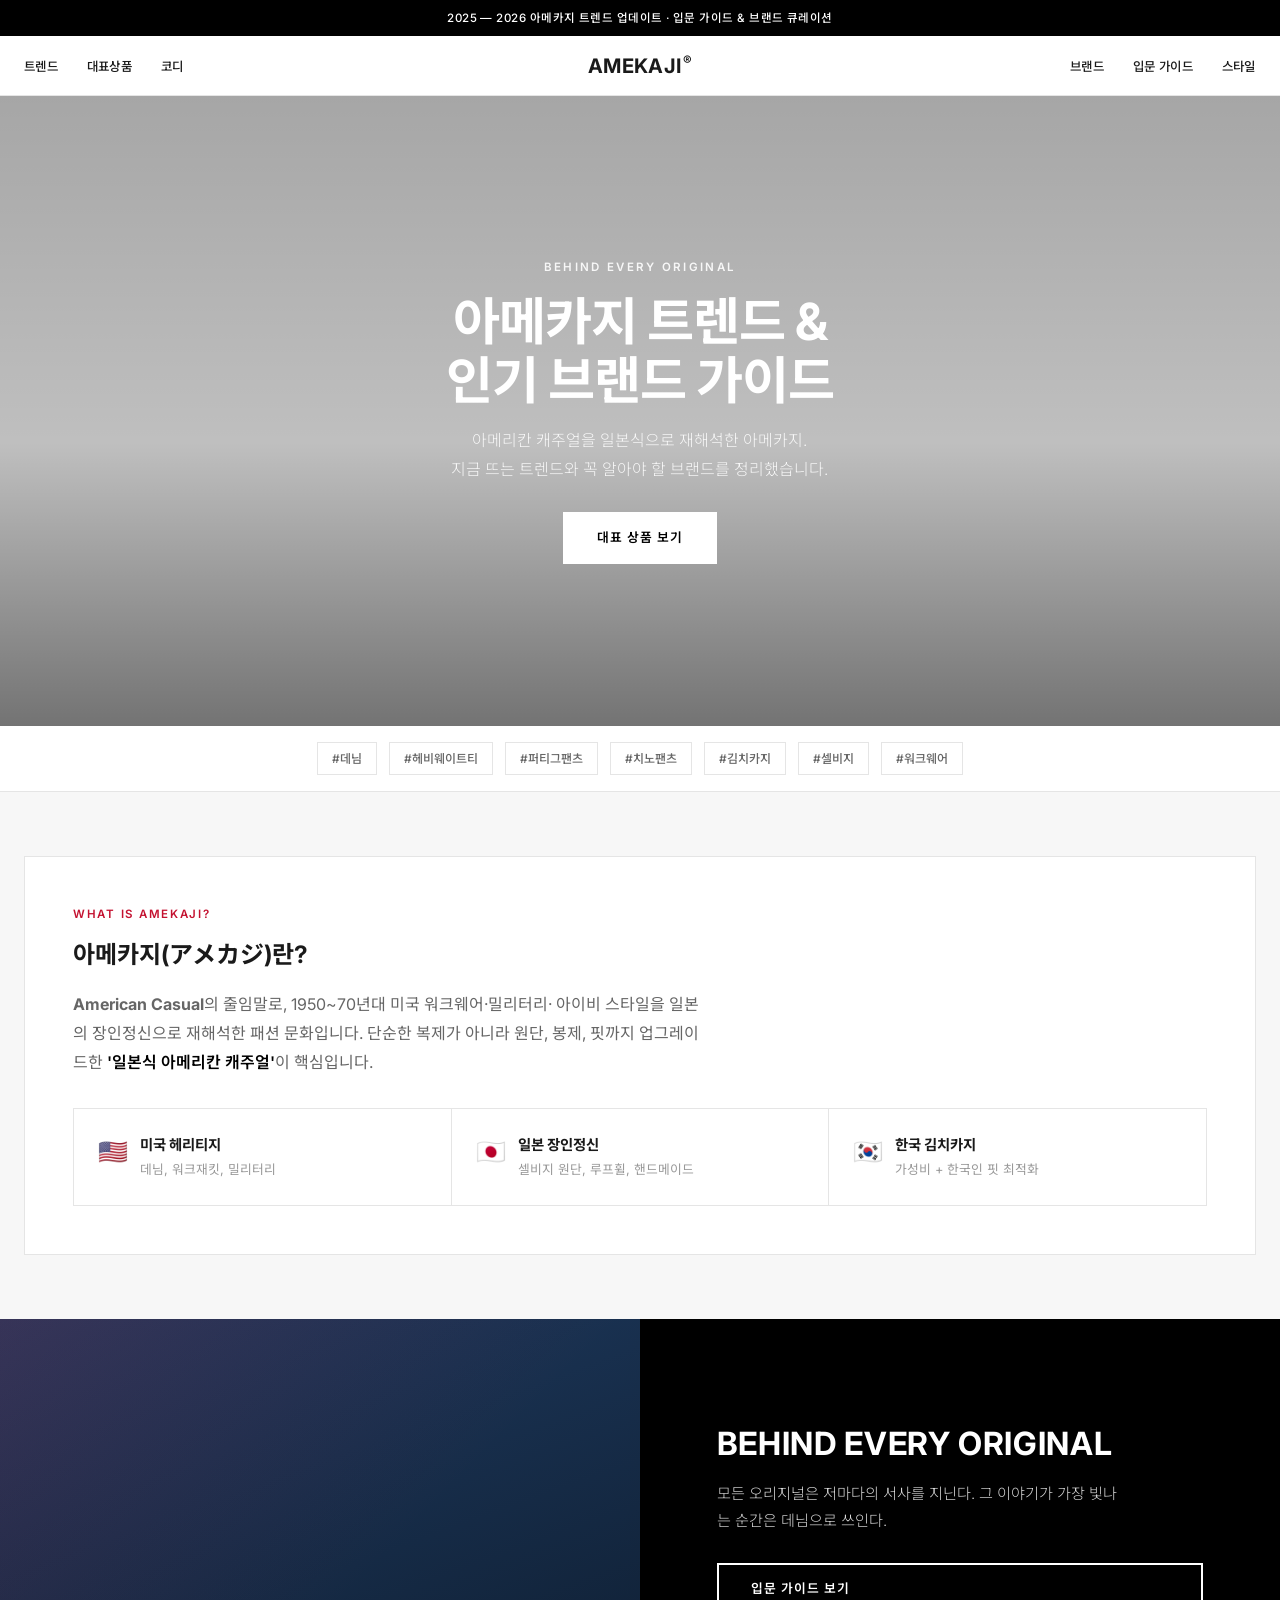
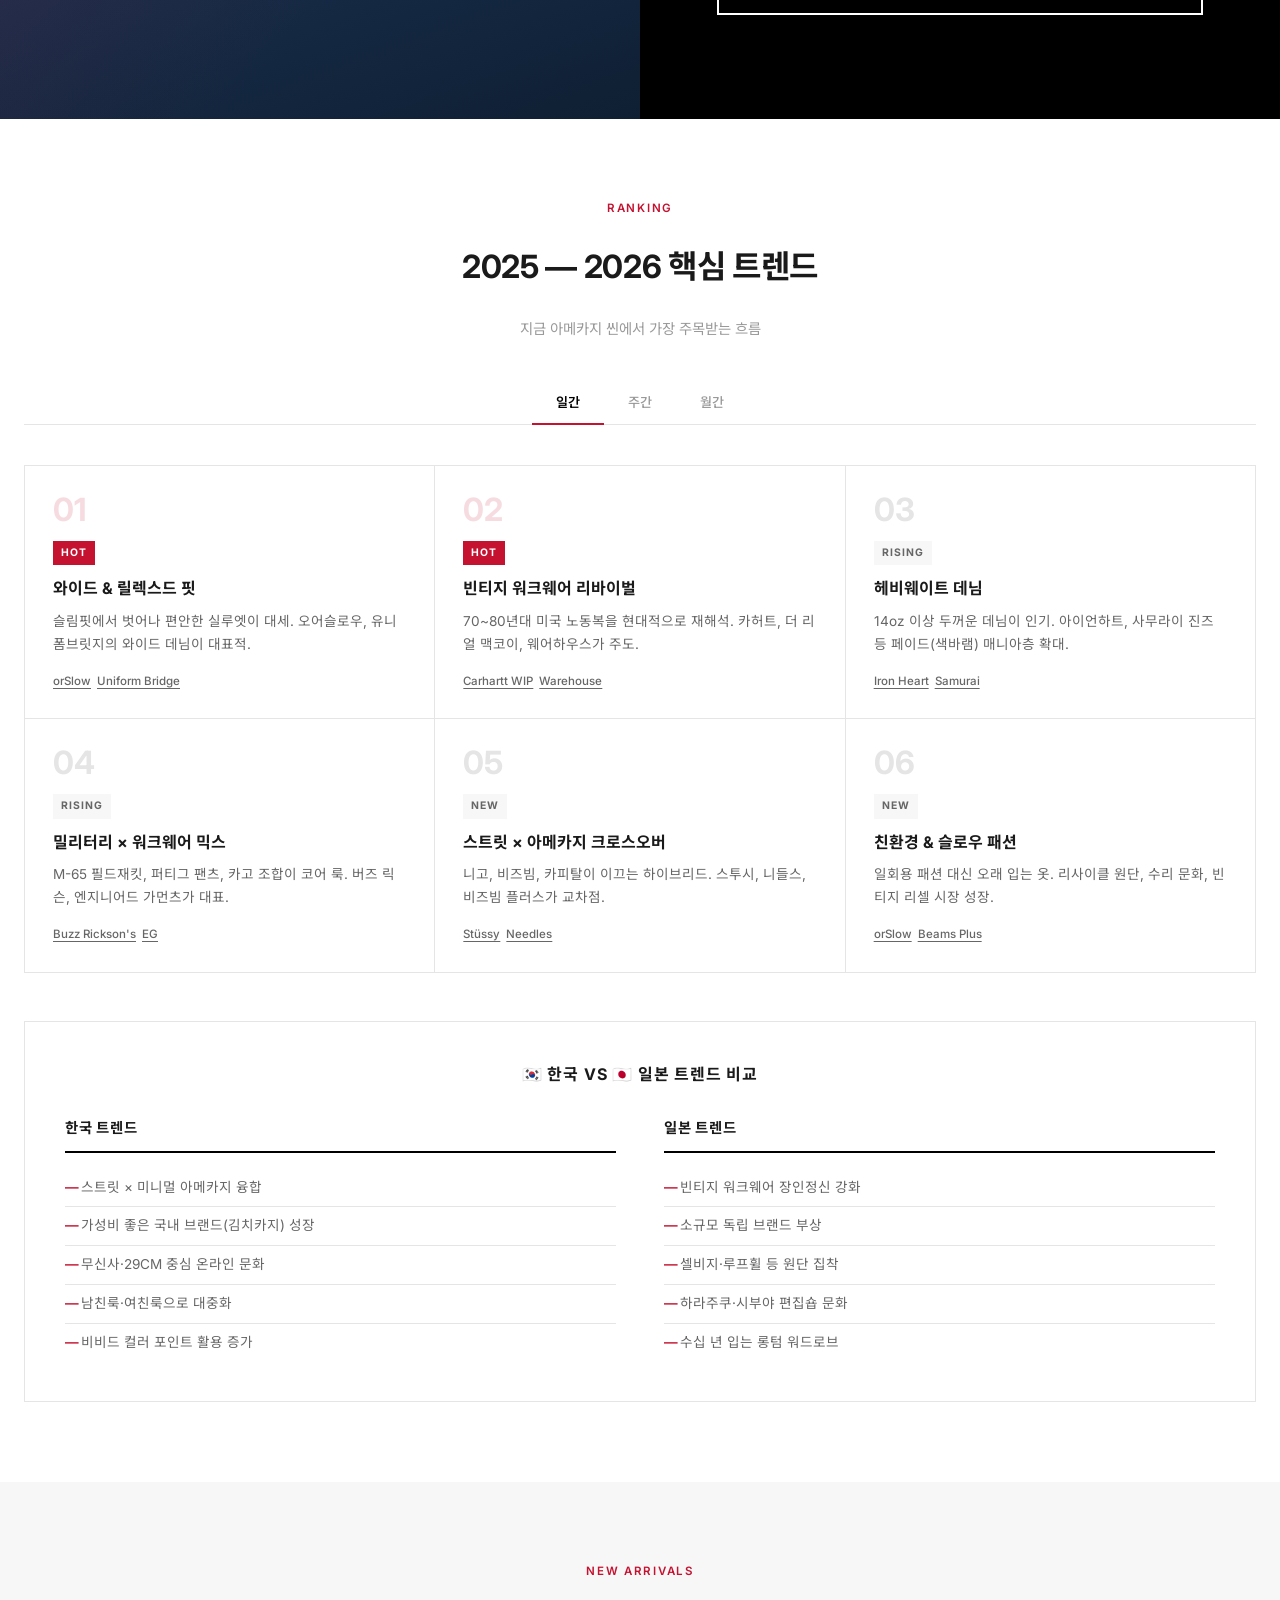
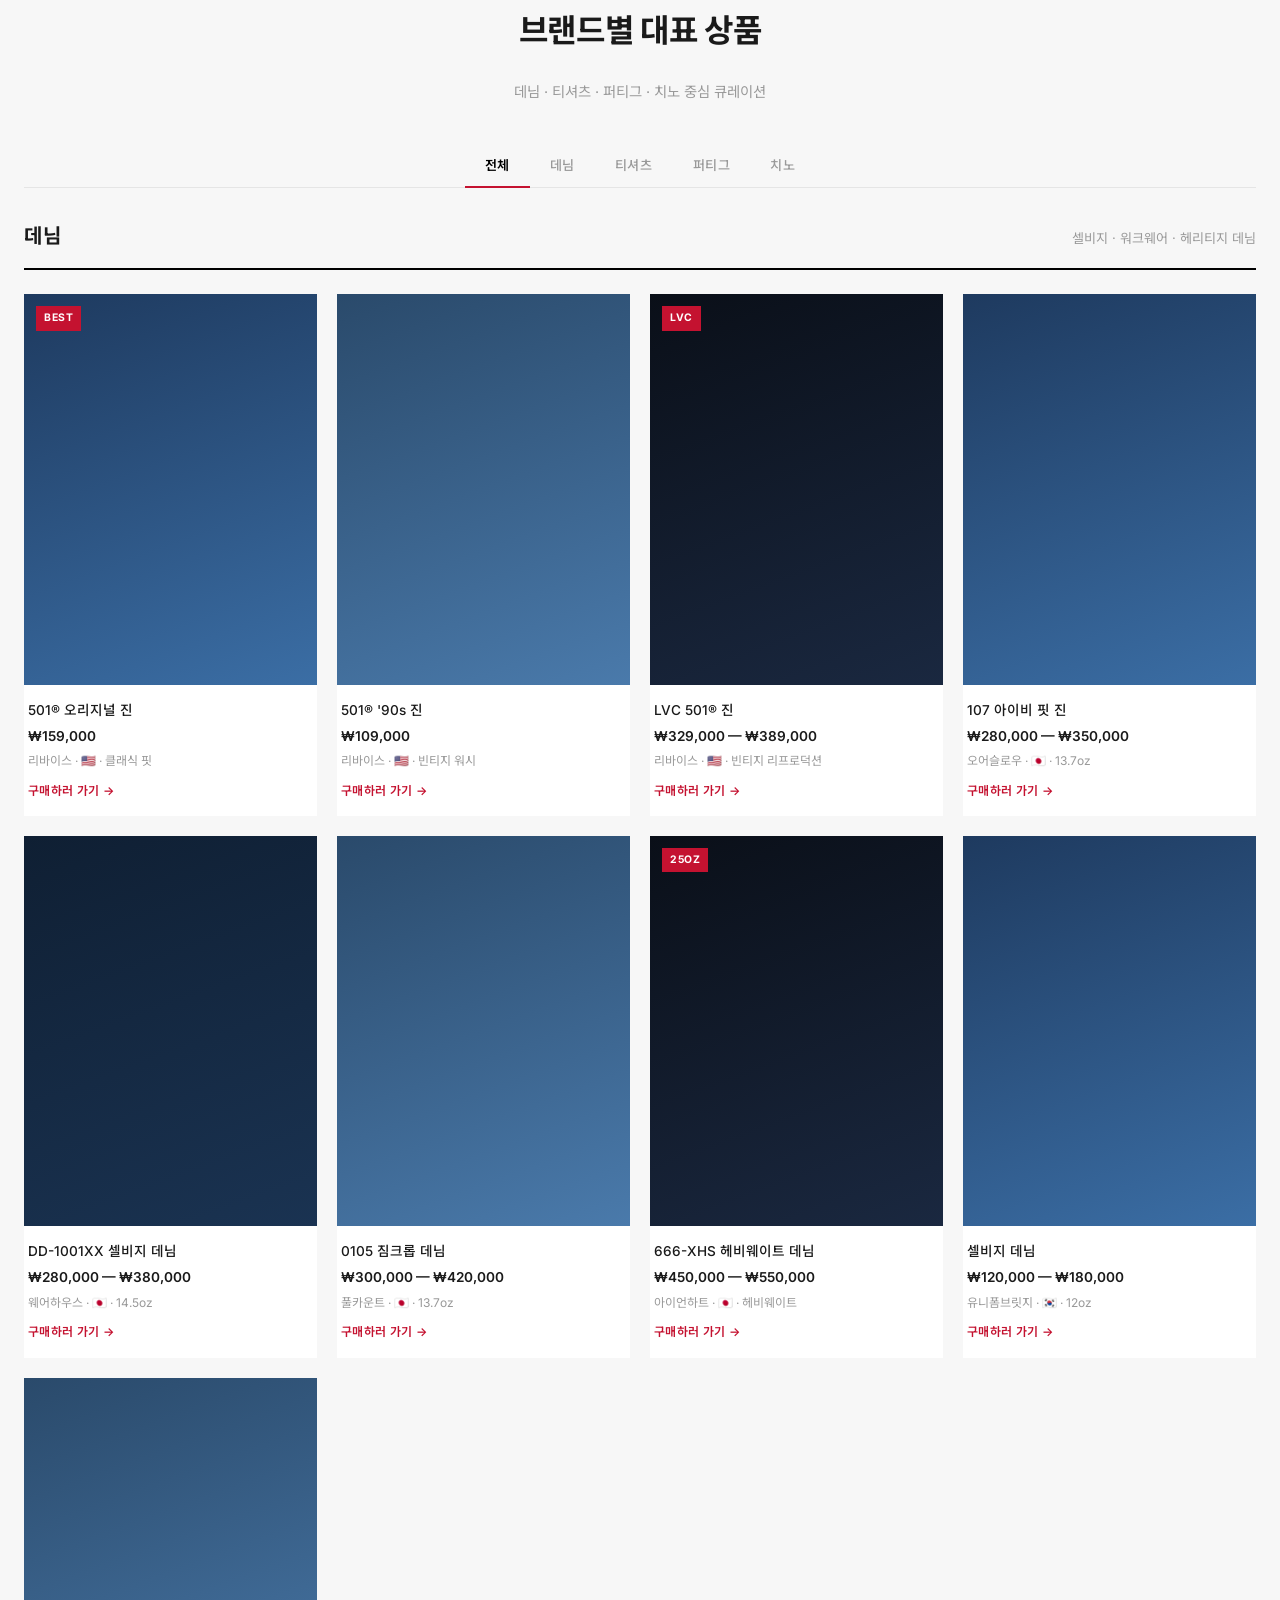
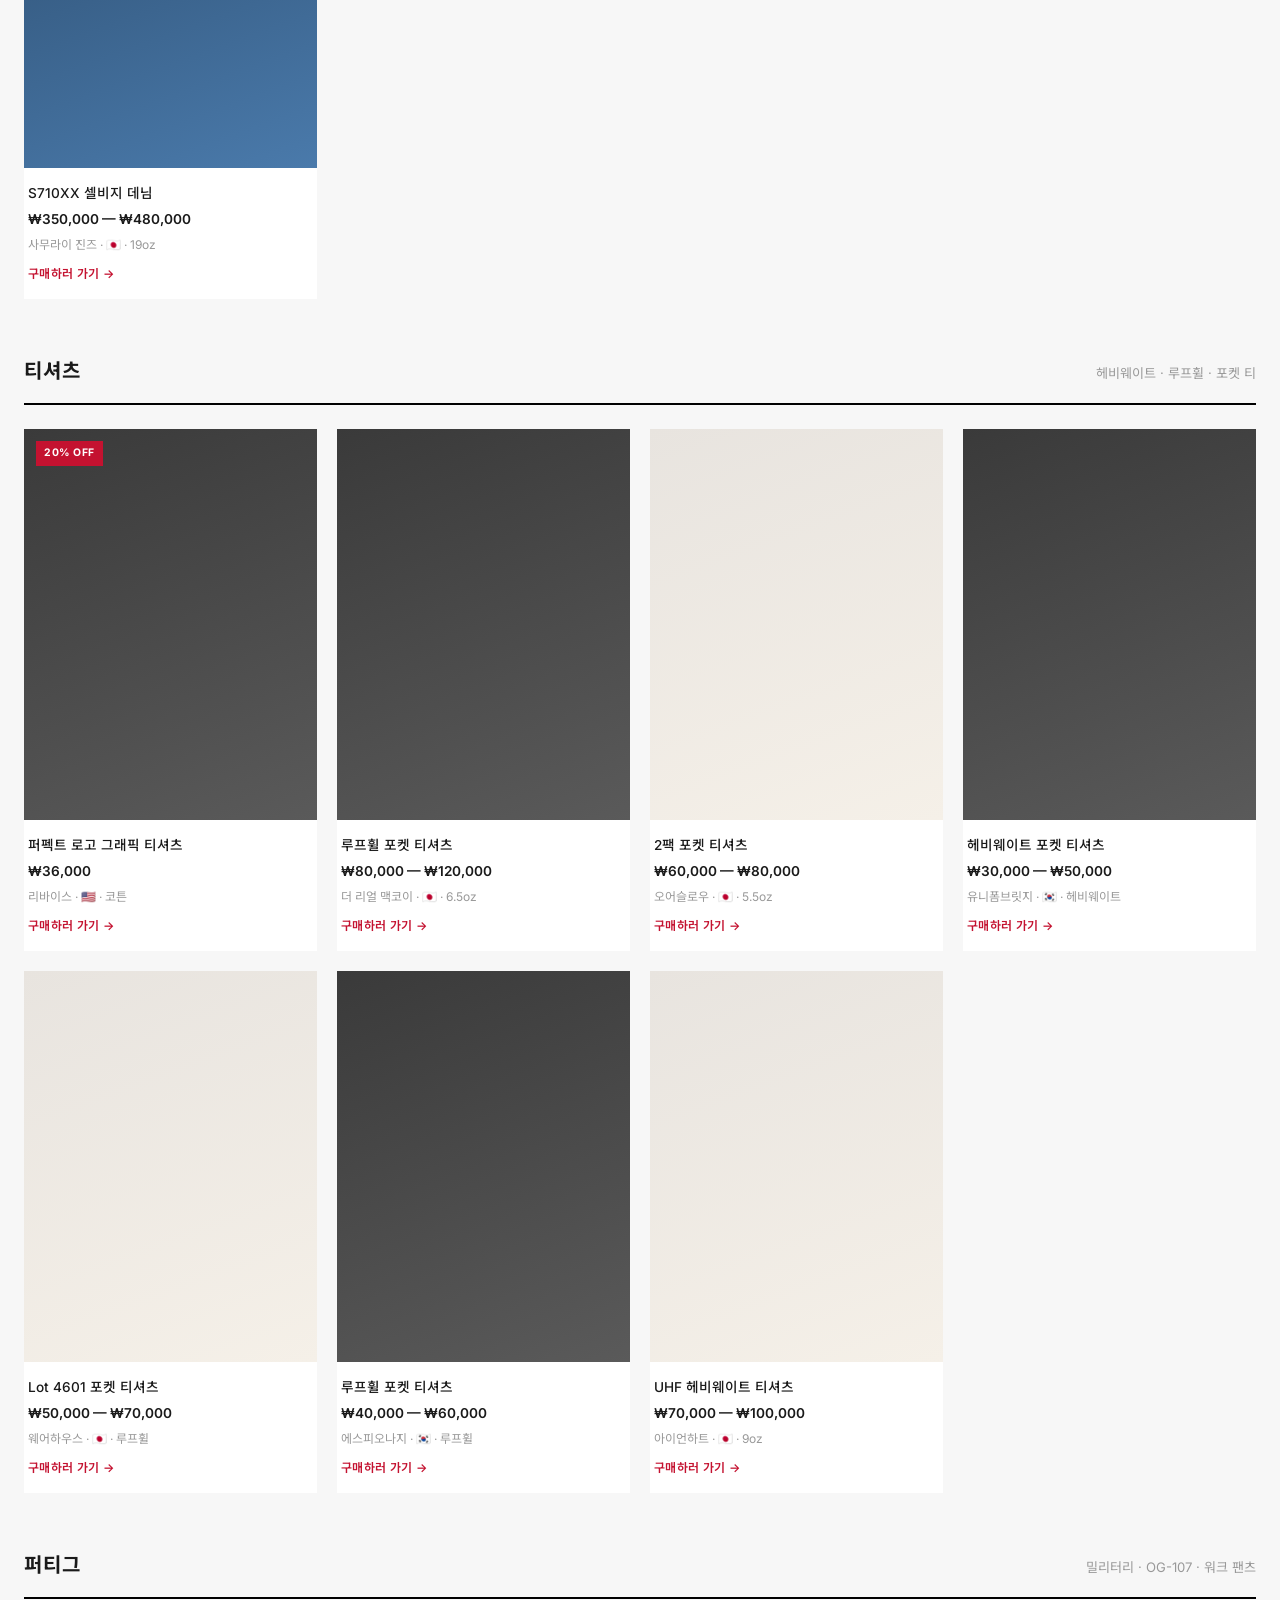
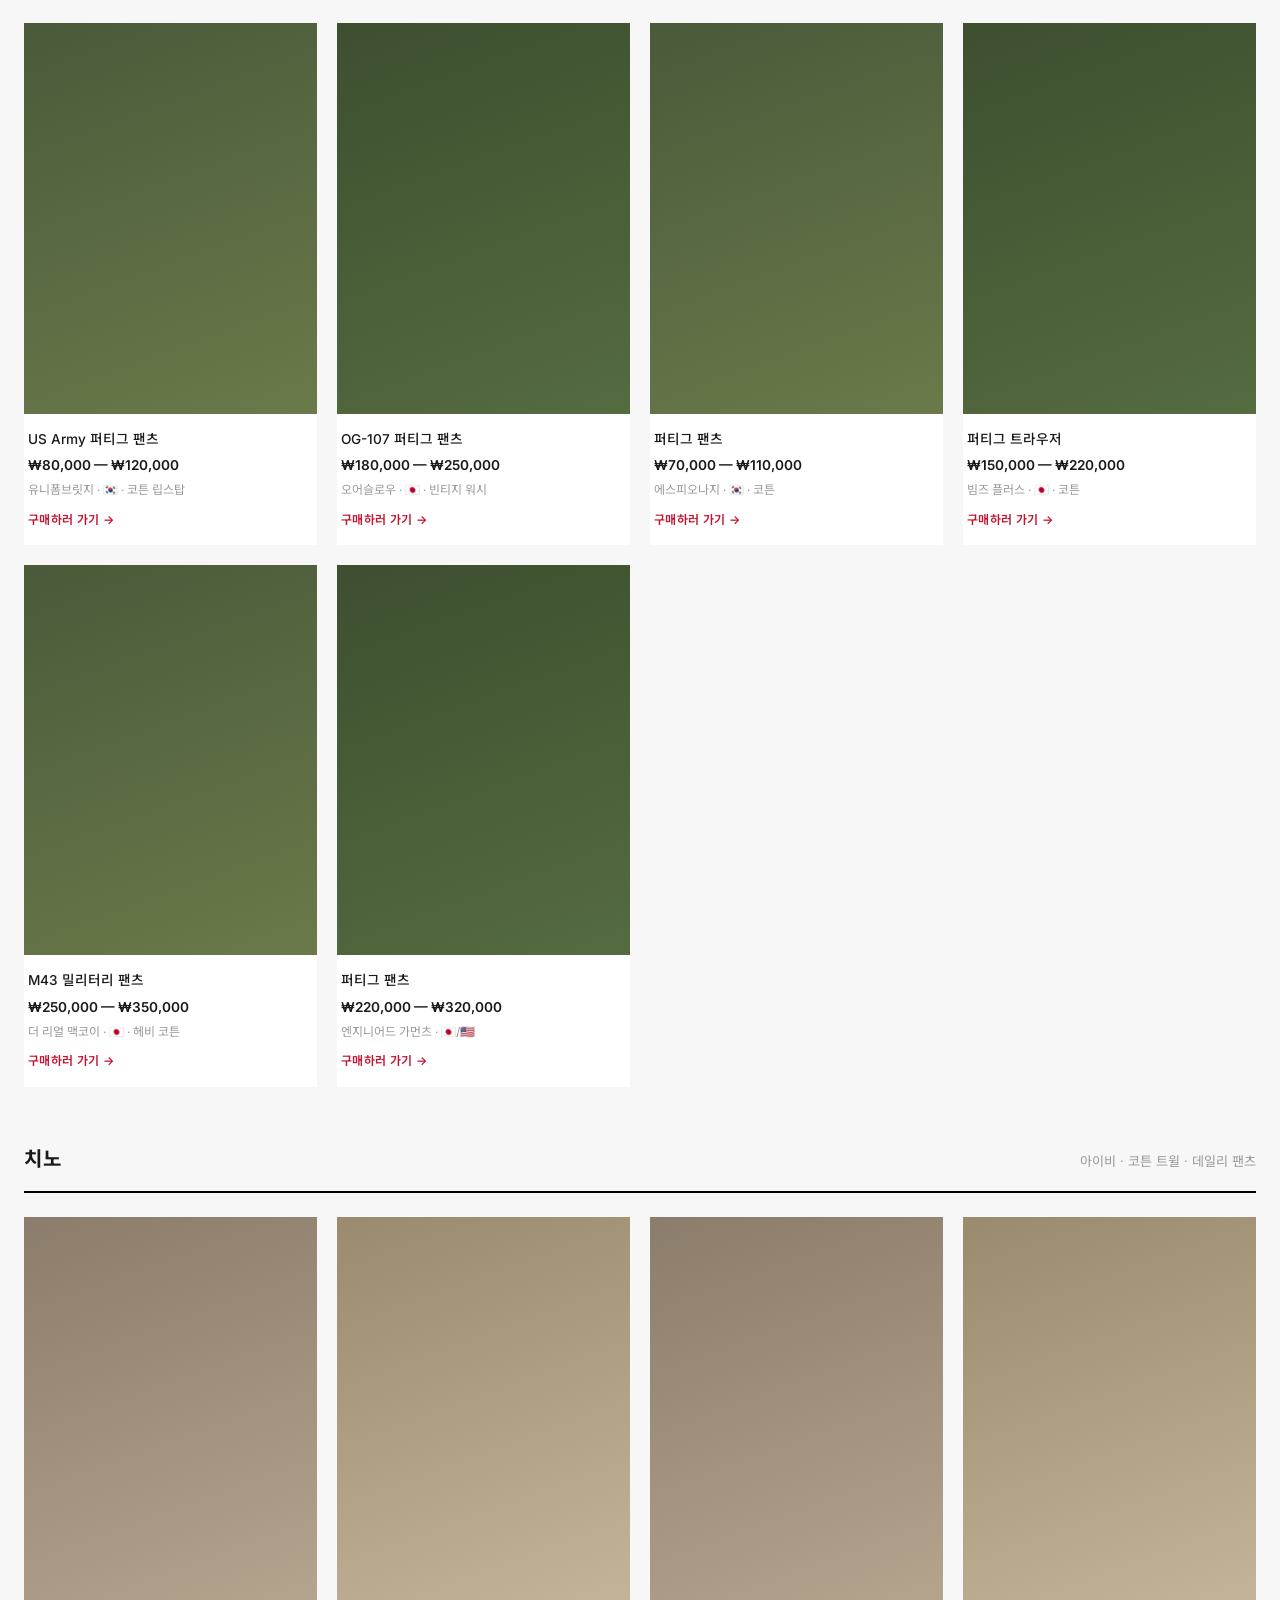
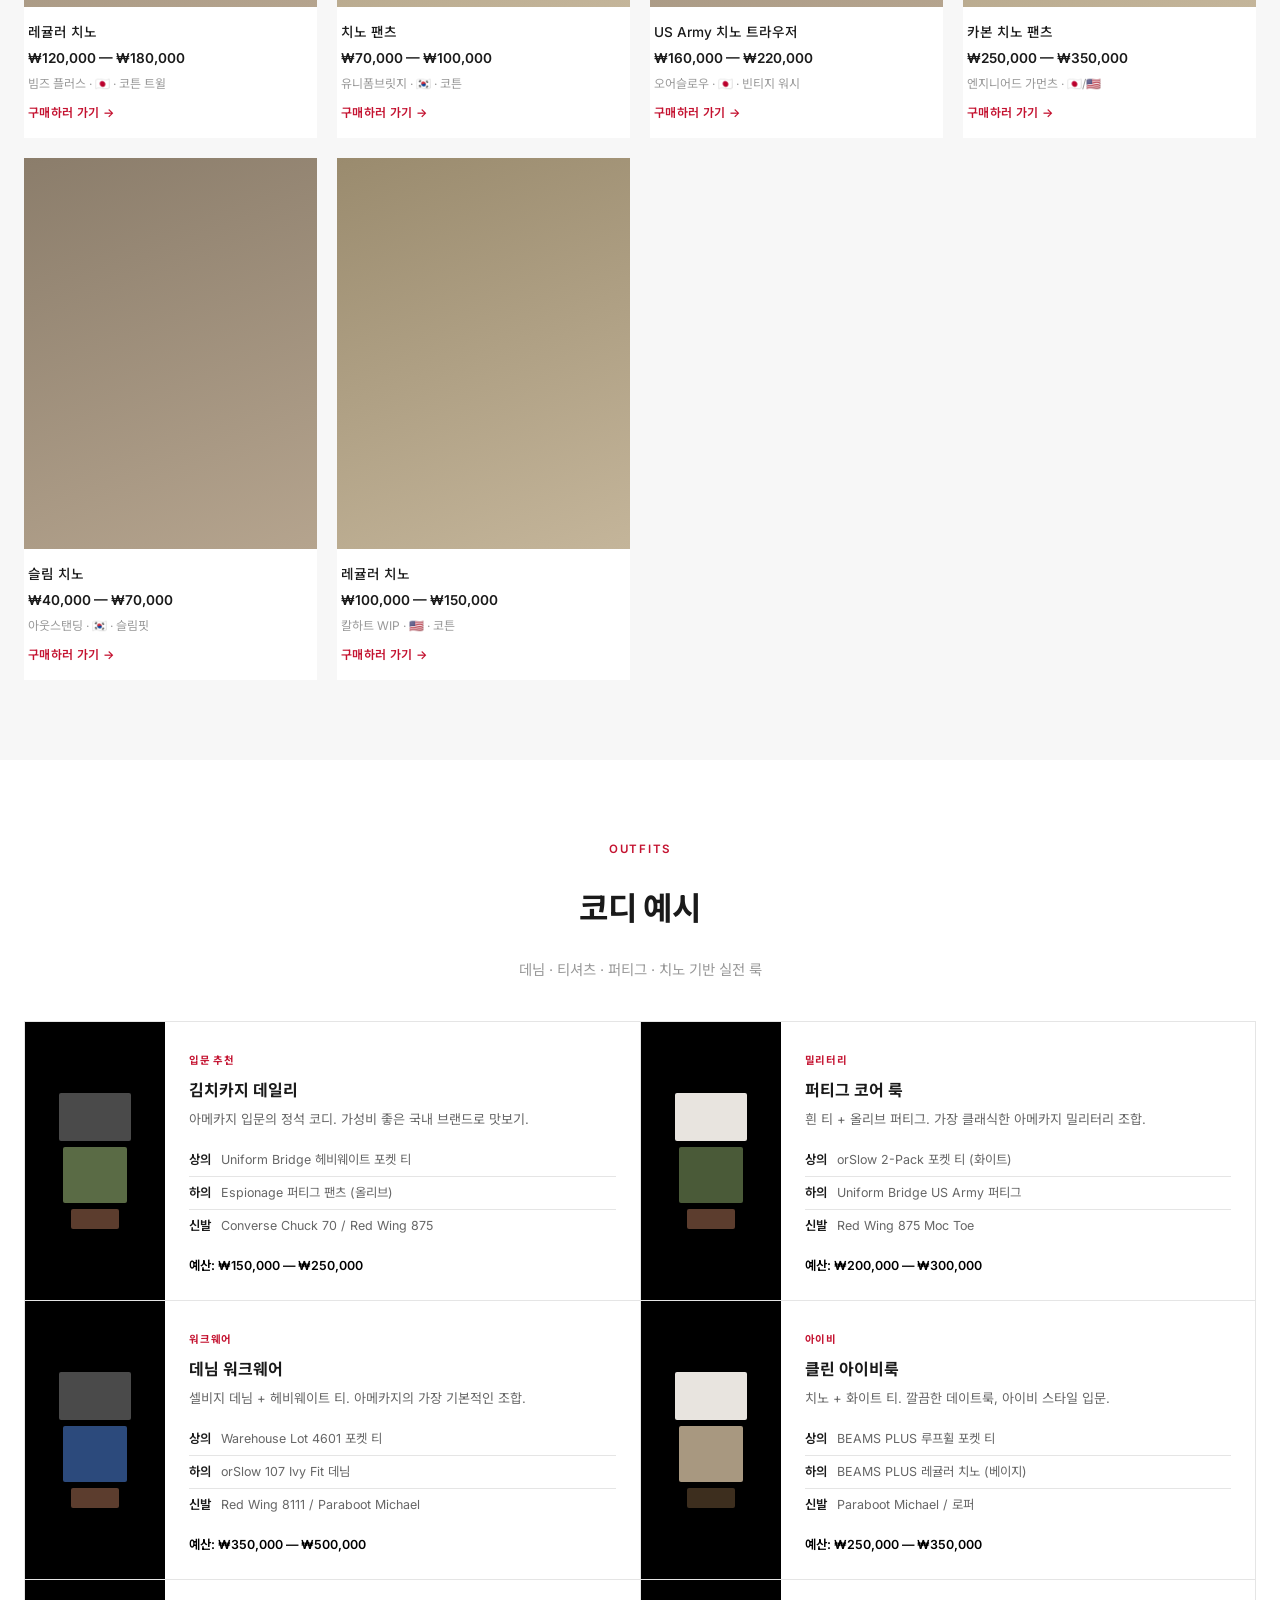
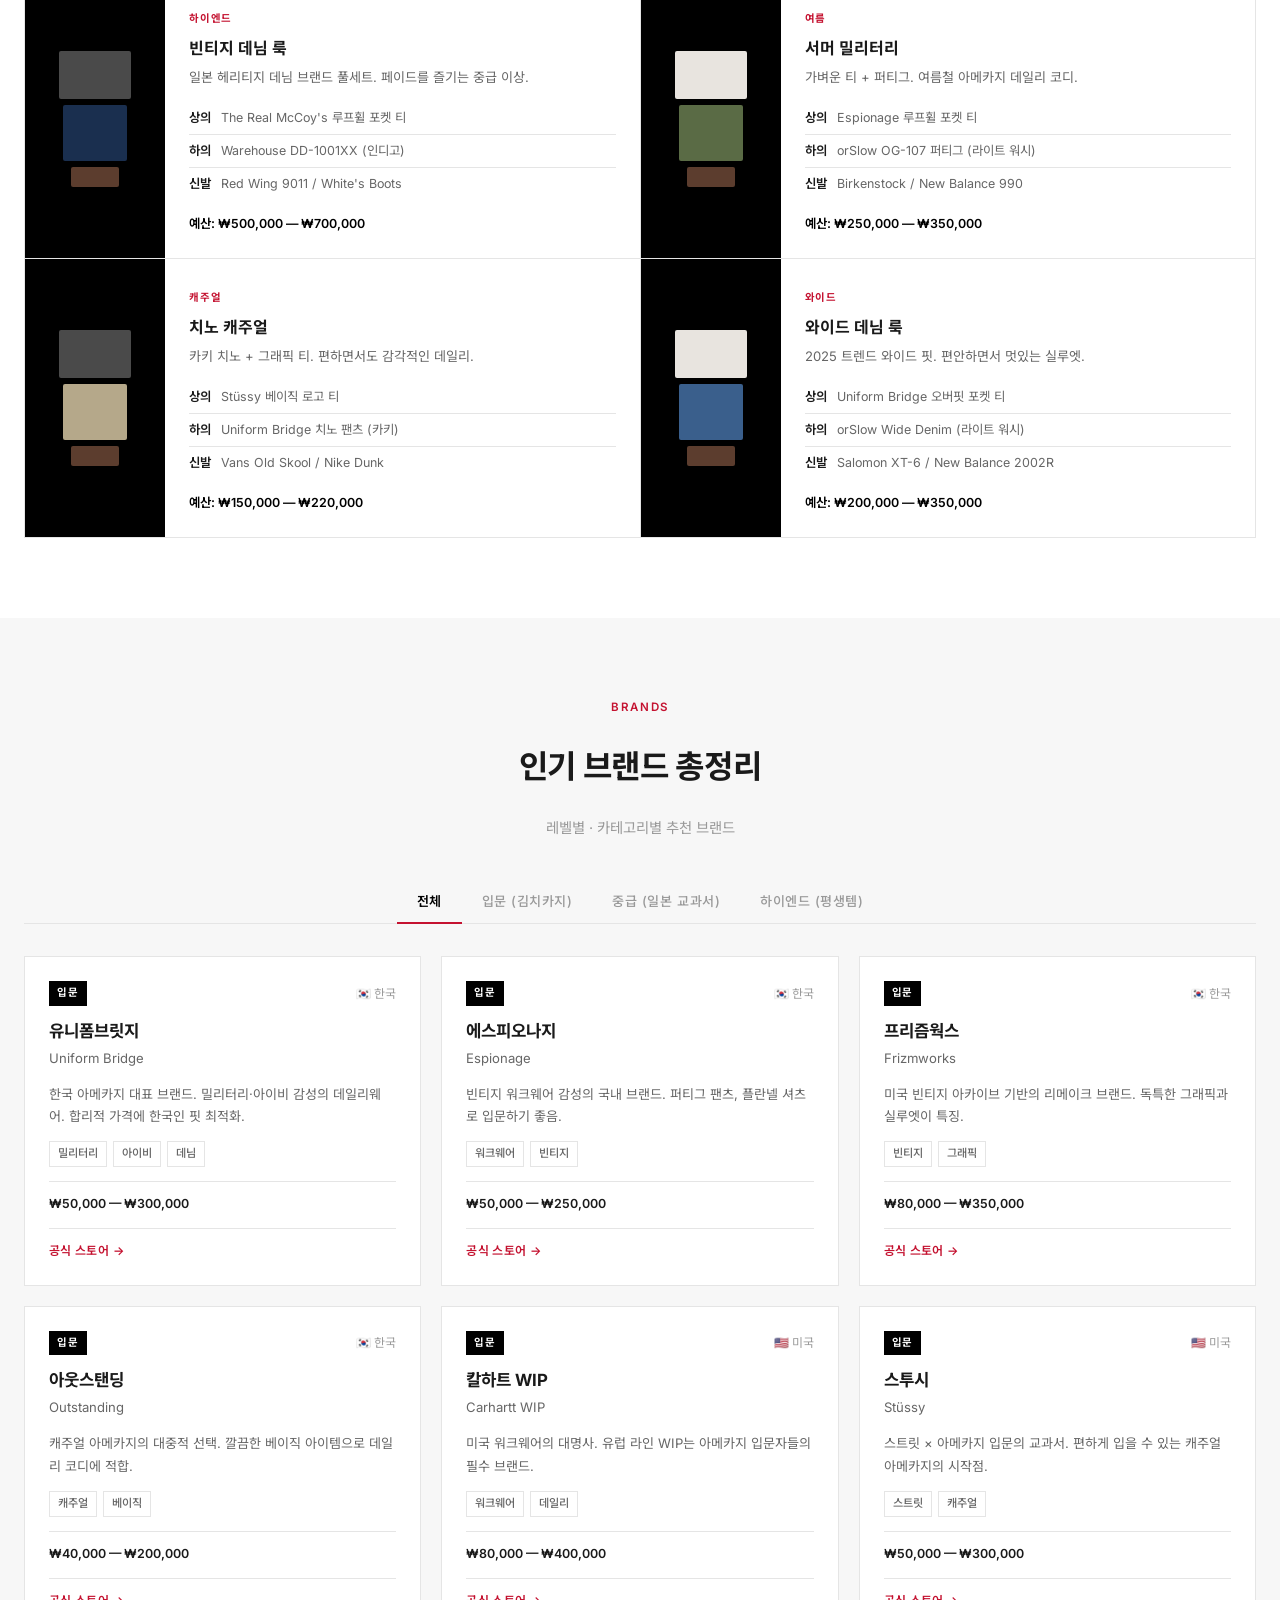
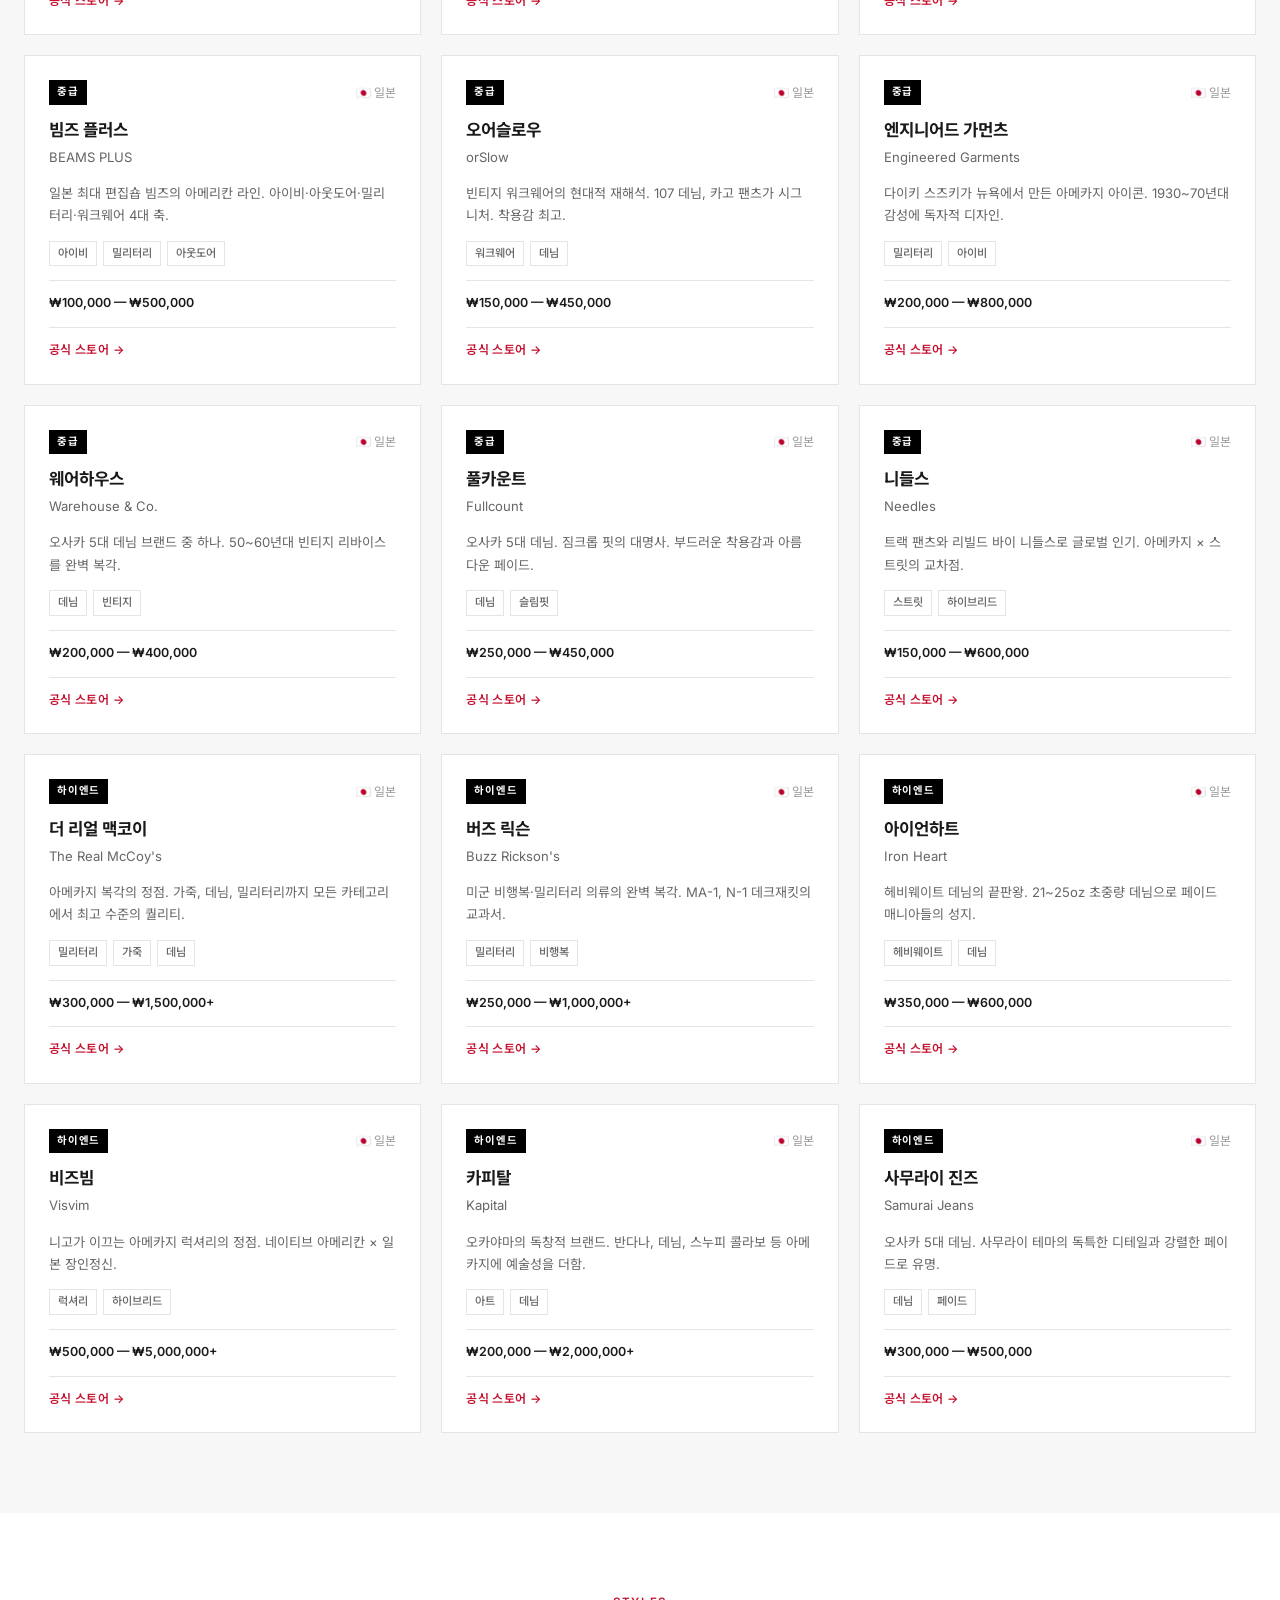
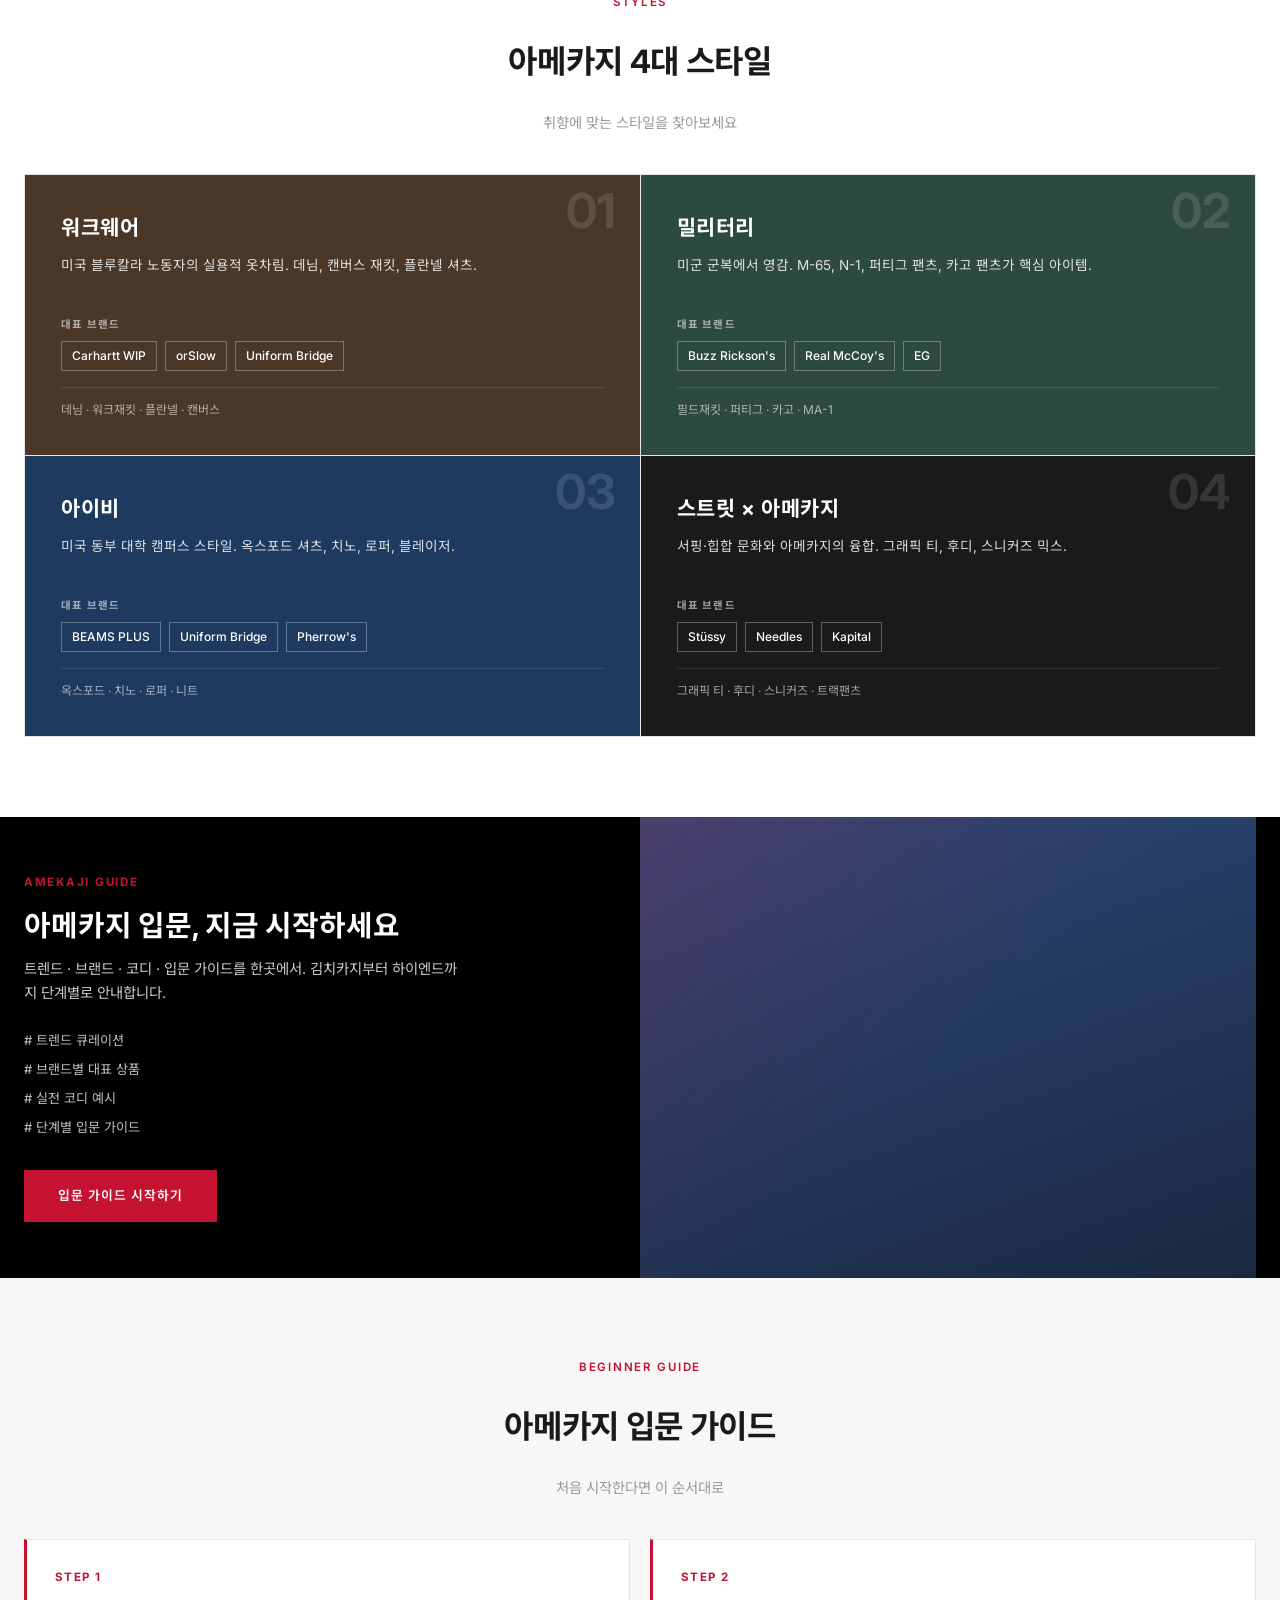
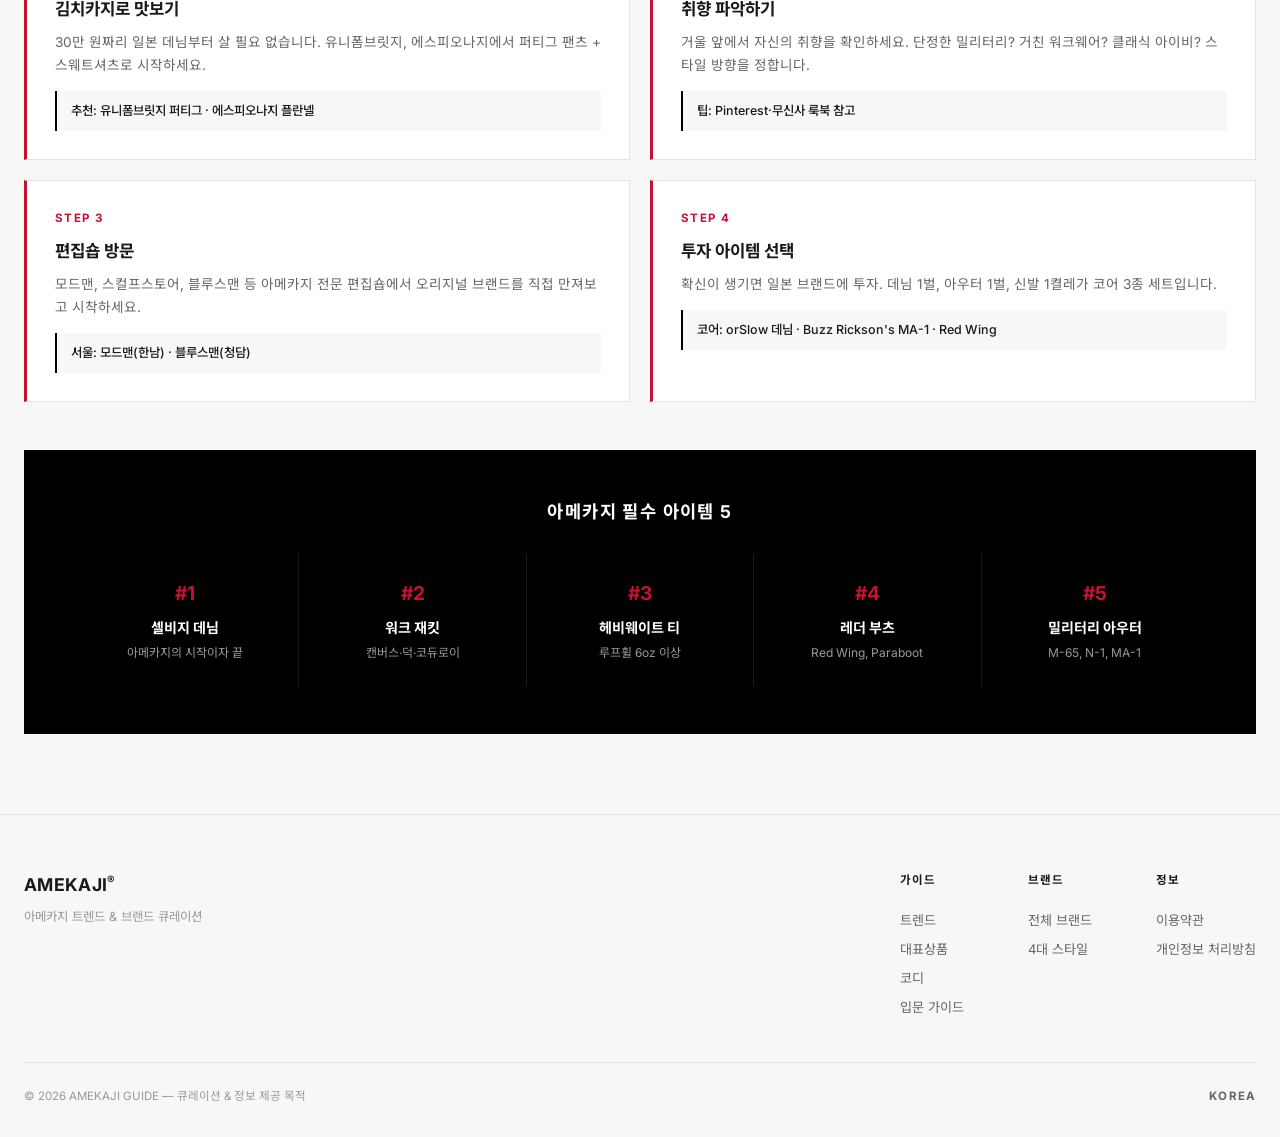
==== commit 517d9bc7: "Add files via upload" ====
--- a/index.html
+++ b/index.html
@@ -282,6 +282,17 @@
             <h3>501® '90s 진</h3>
             <p class="product-card__price">₩109,000</p>
             <p class="product-card__brand">리바이스 · 🇺🇸 · 빈티지 워시</p>
+          </div>
+        </article>
+
+        <article class="product-card" data-cat="denim">
+          <div class="product-card__thumb product-card__thumb--denim-heavy">
+            <span class="product-card__sale">LVC</span>
+          </div>
+          <div class="product-card__body">
+            <h3>LVC 501® 진</h3>
+            <p class="product-card__price">₩329,000 — ₩389,000</p>
+            <p class="product-card__brand">리바이스 · 🇺🇸 · 빈티지 리프로덕션</p>
           </div>
         </article>
 
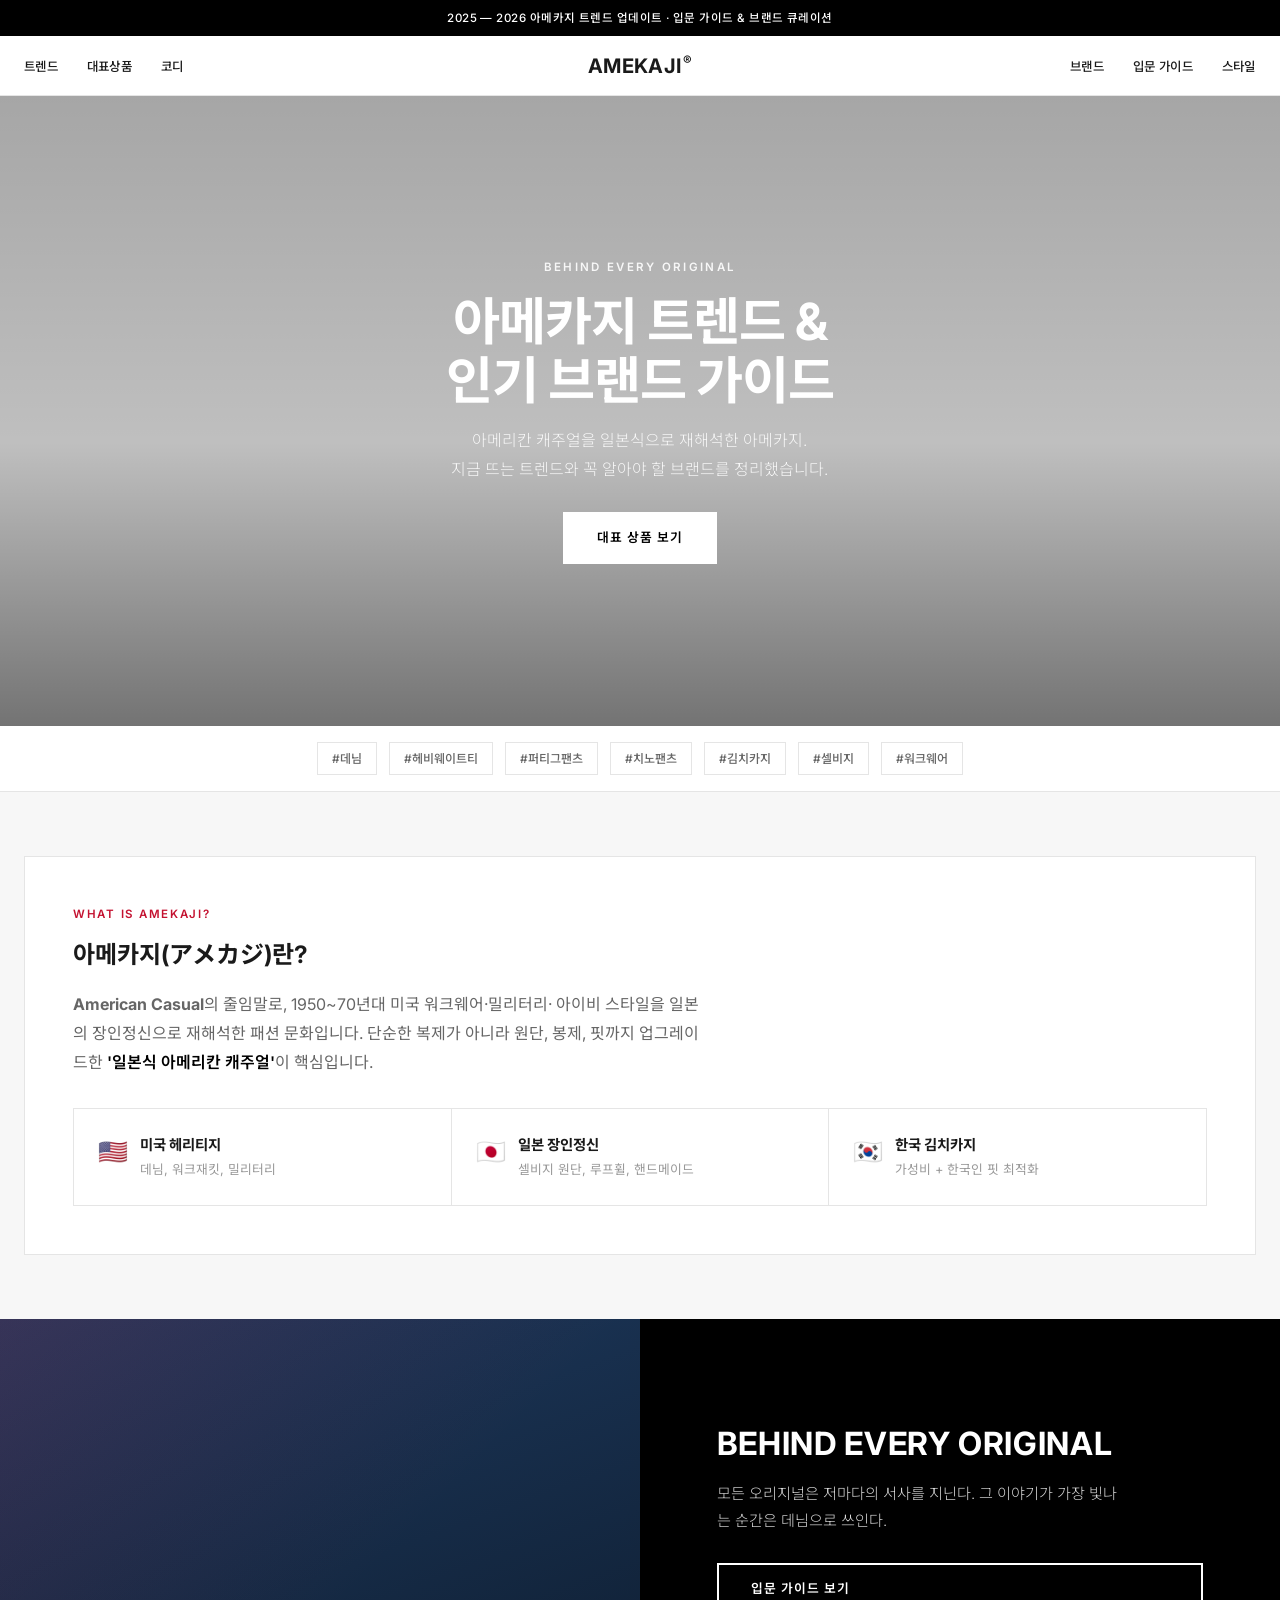
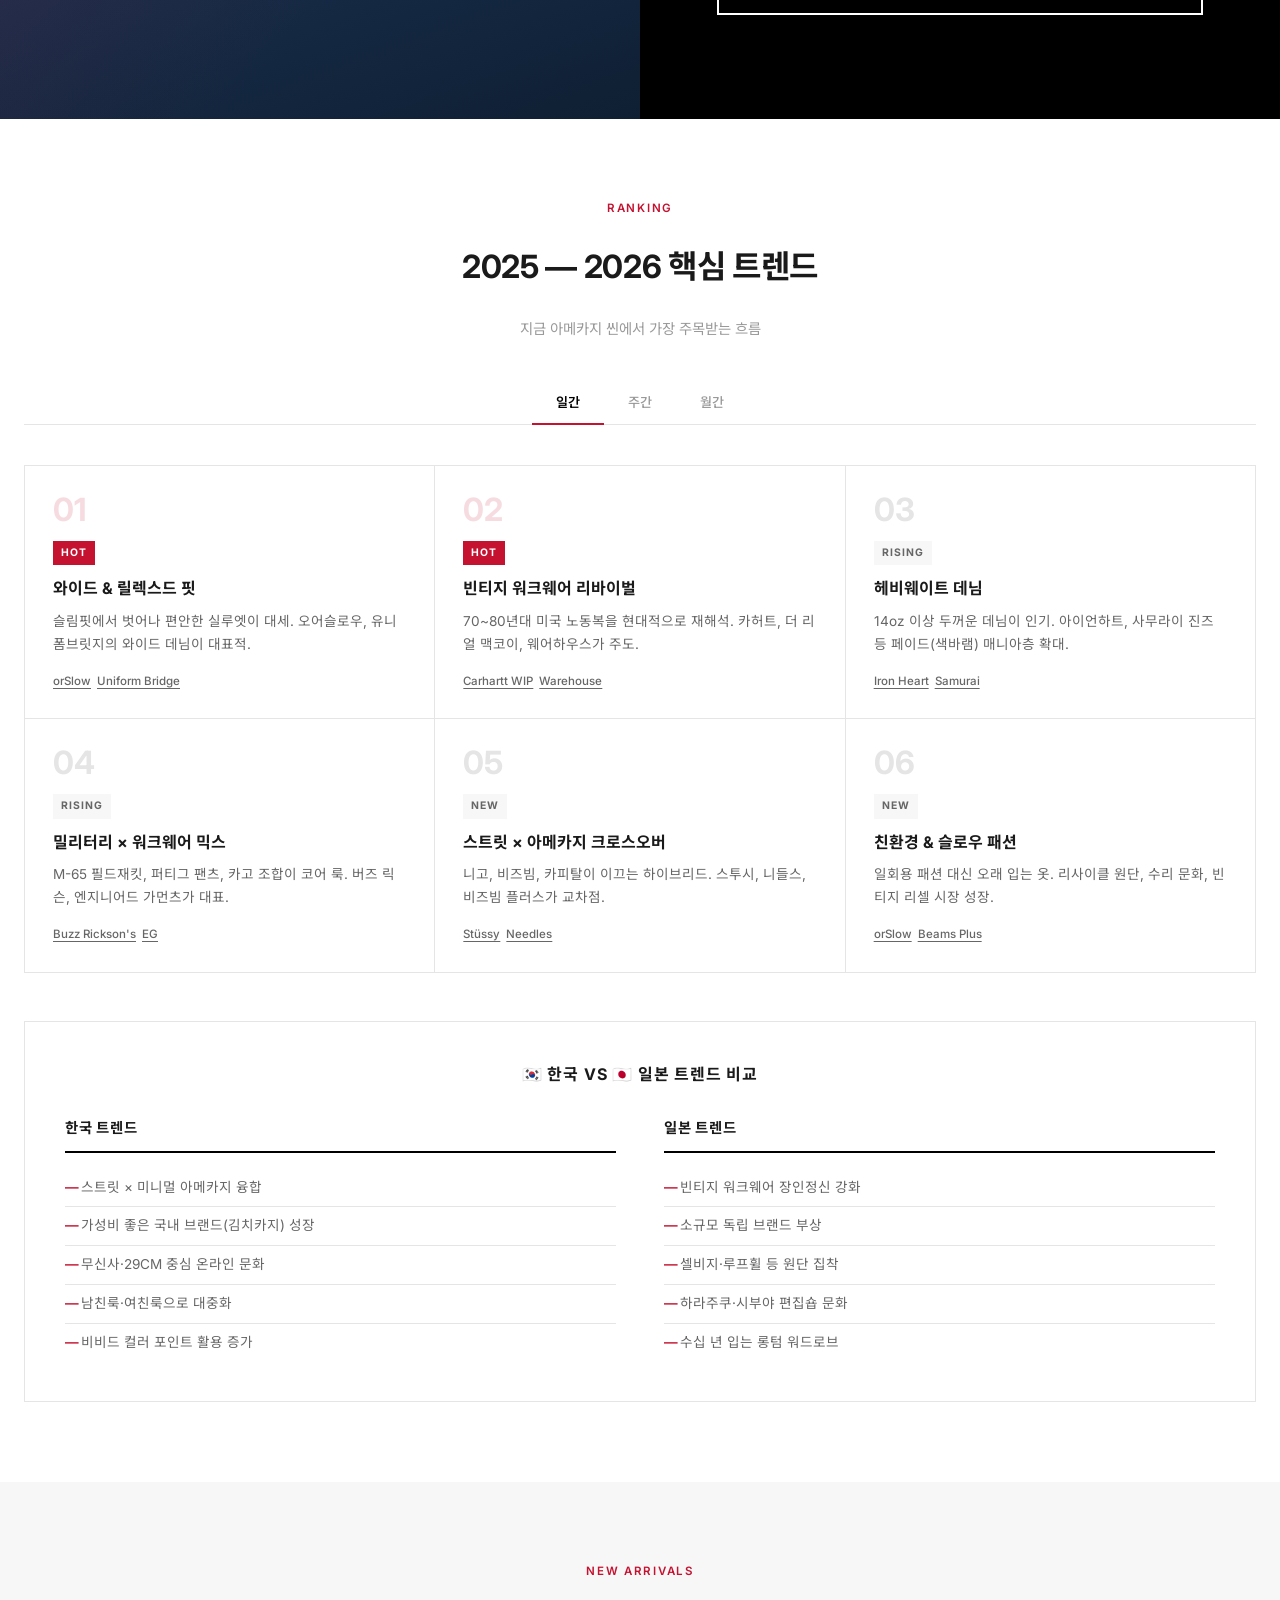
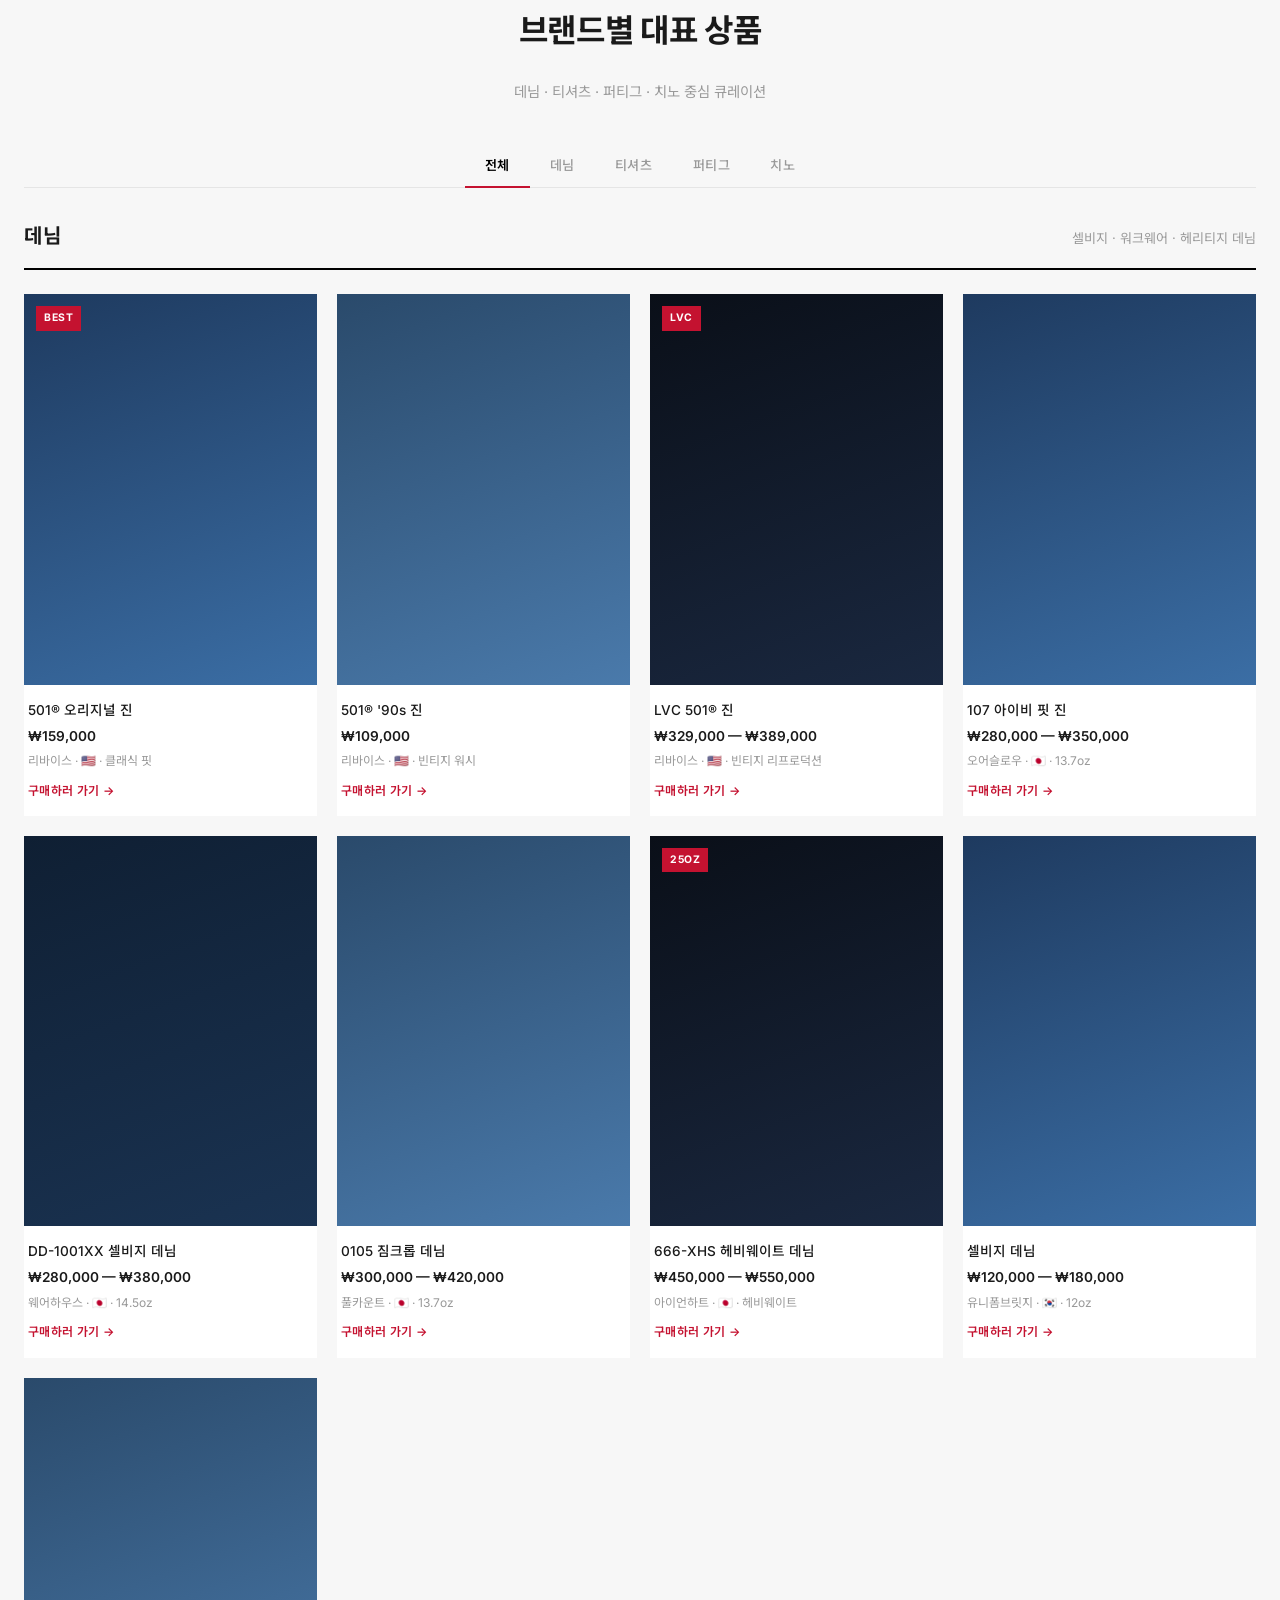
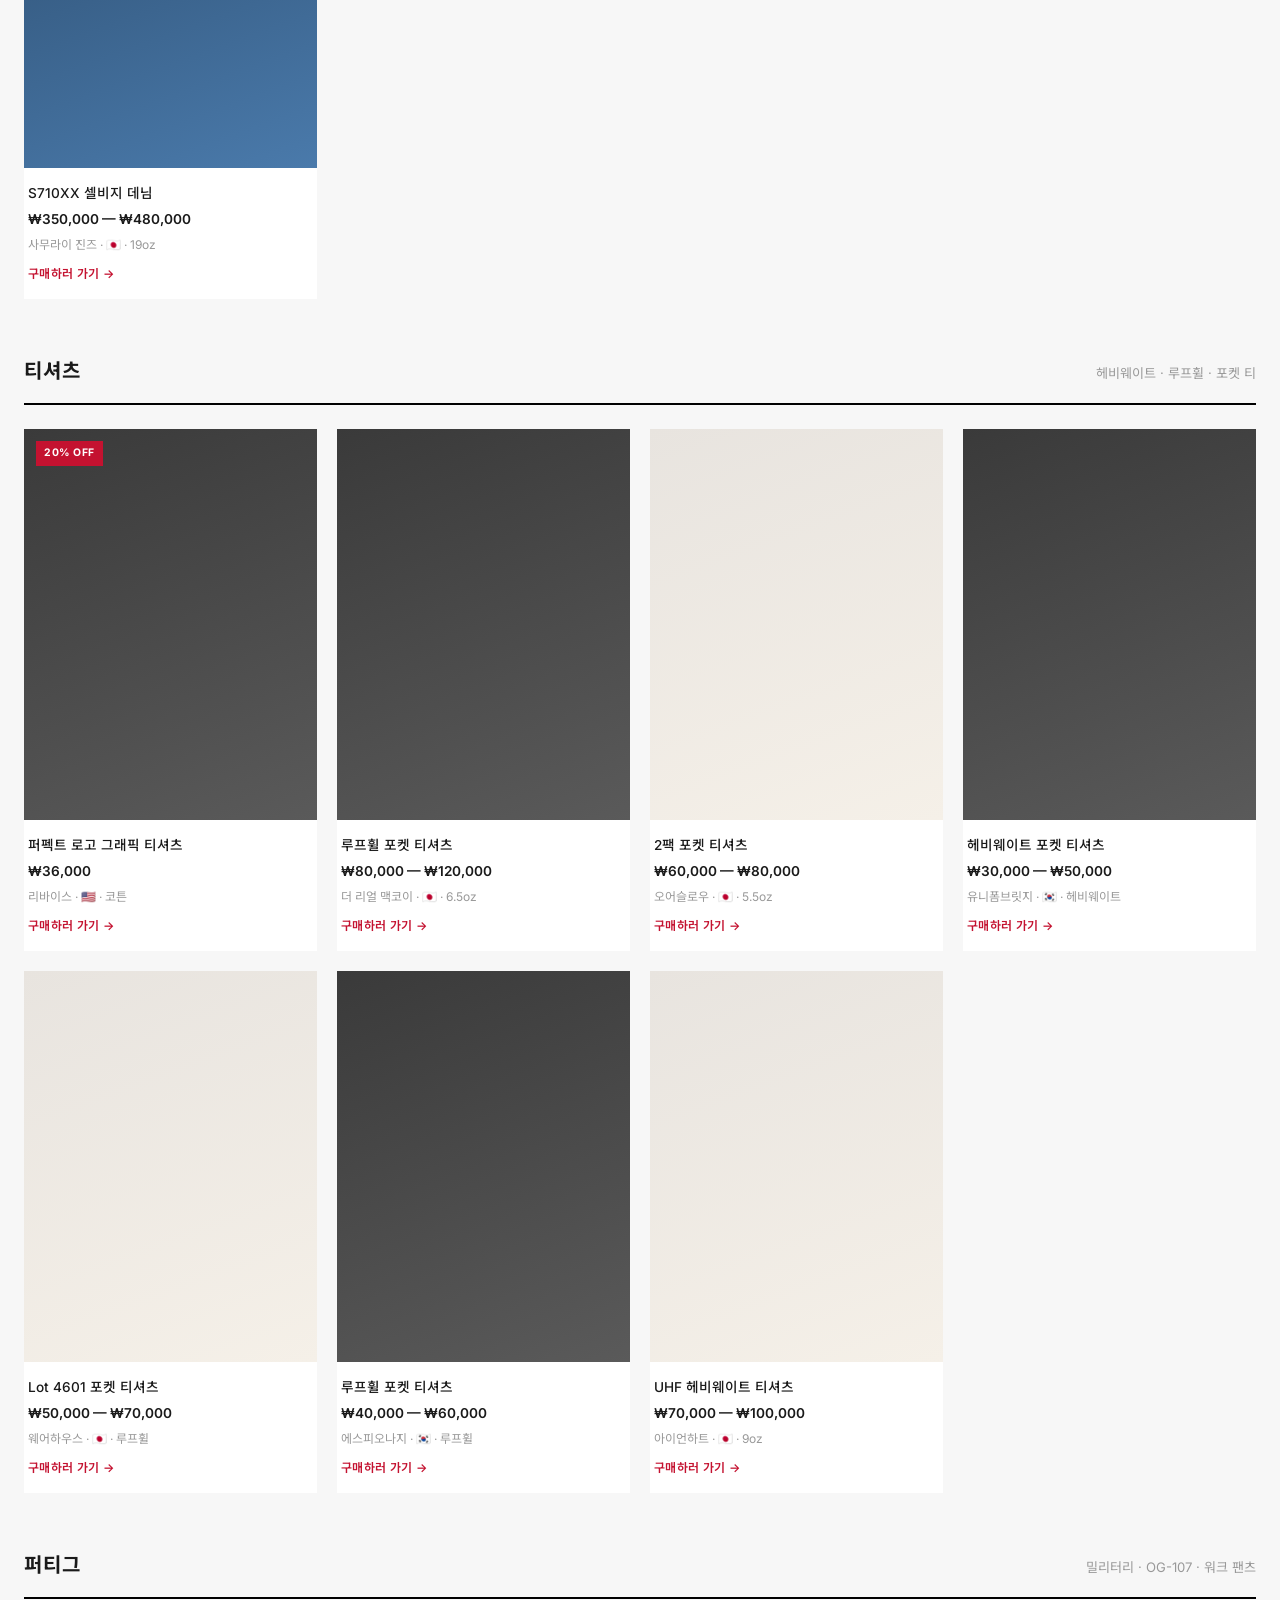
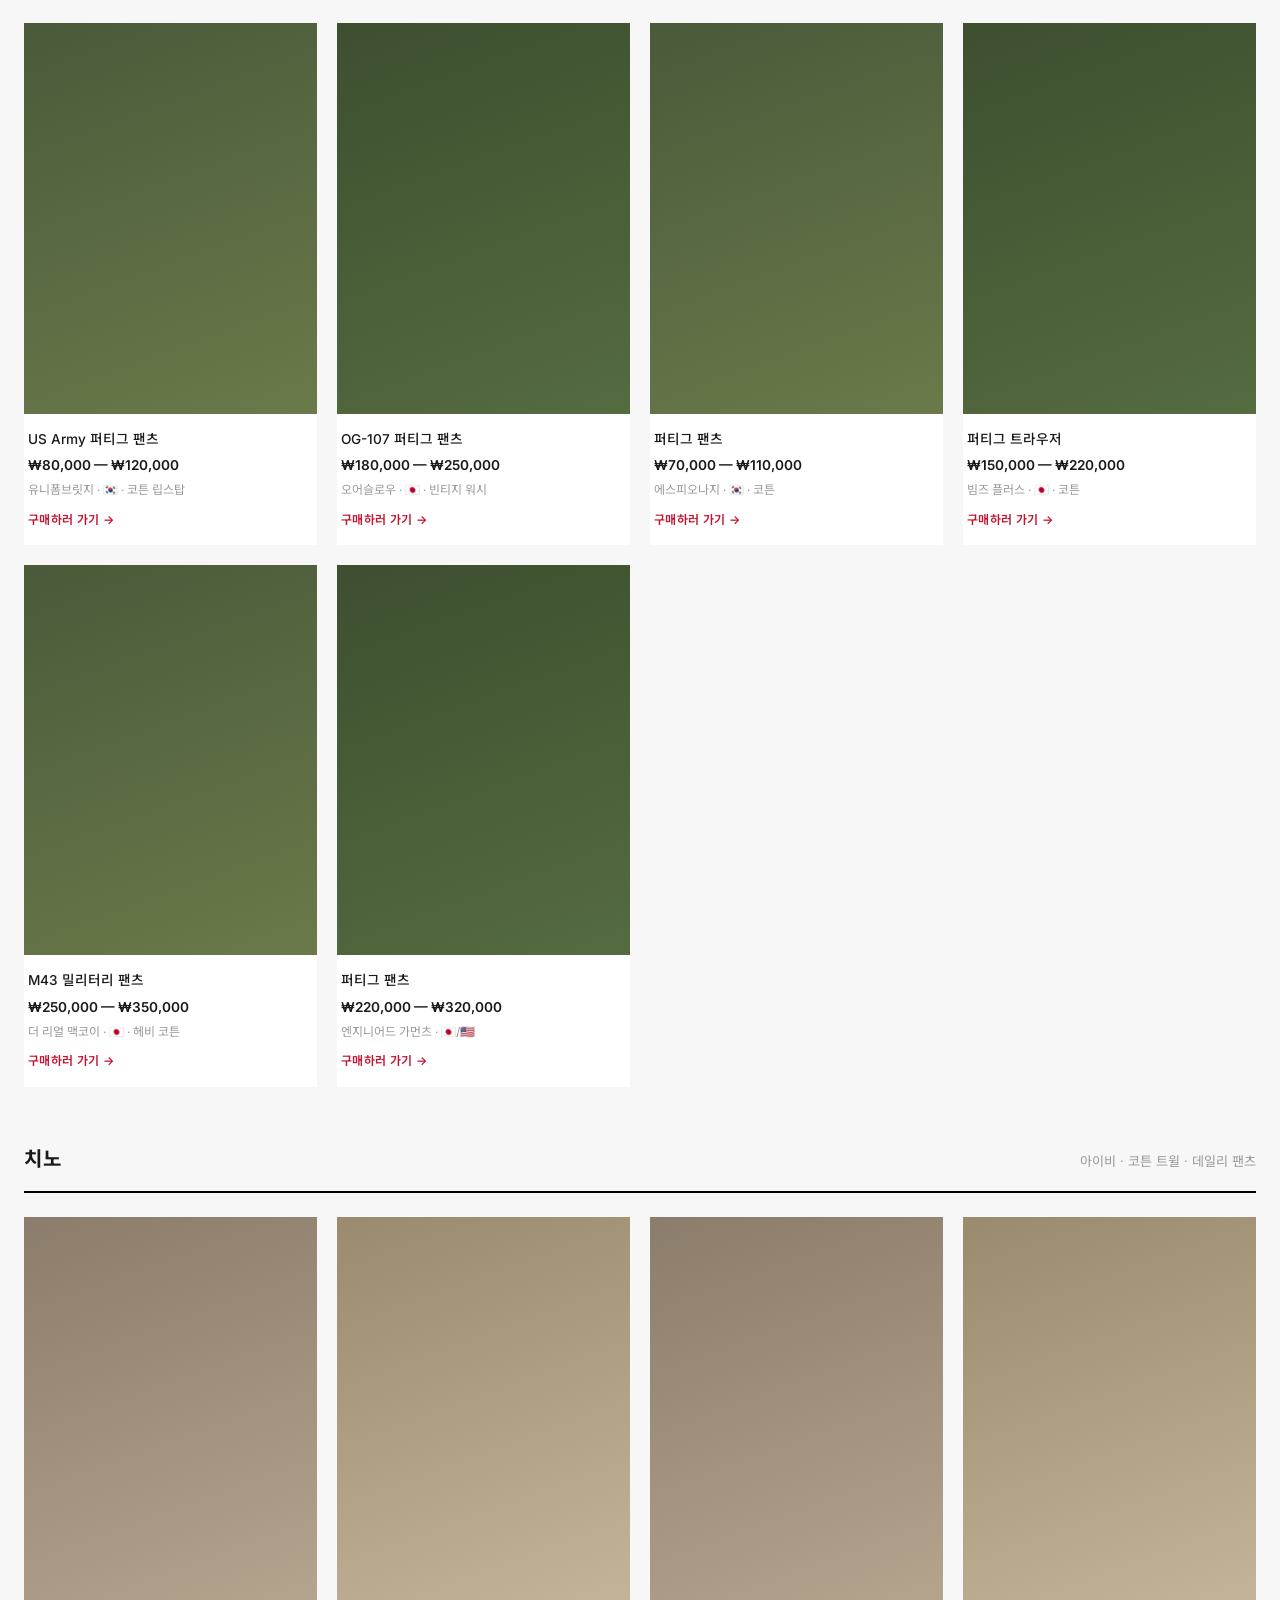
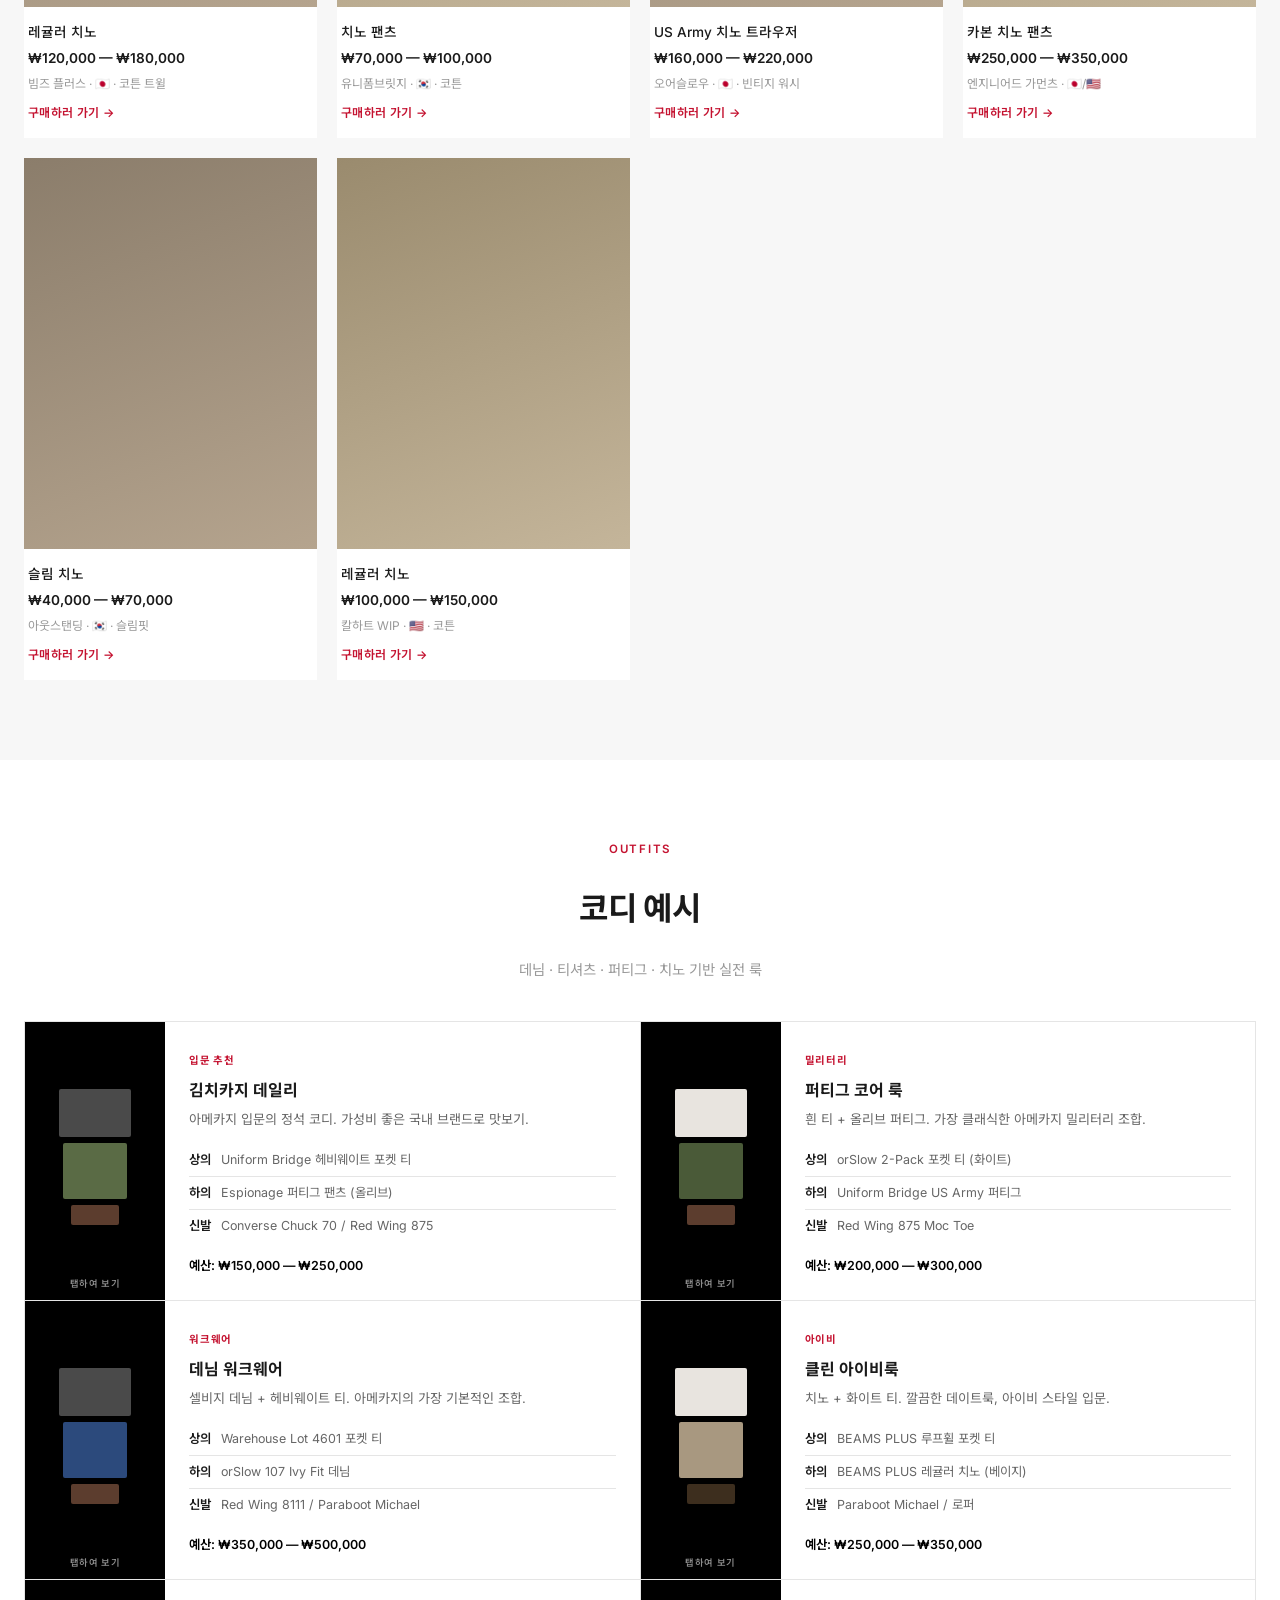
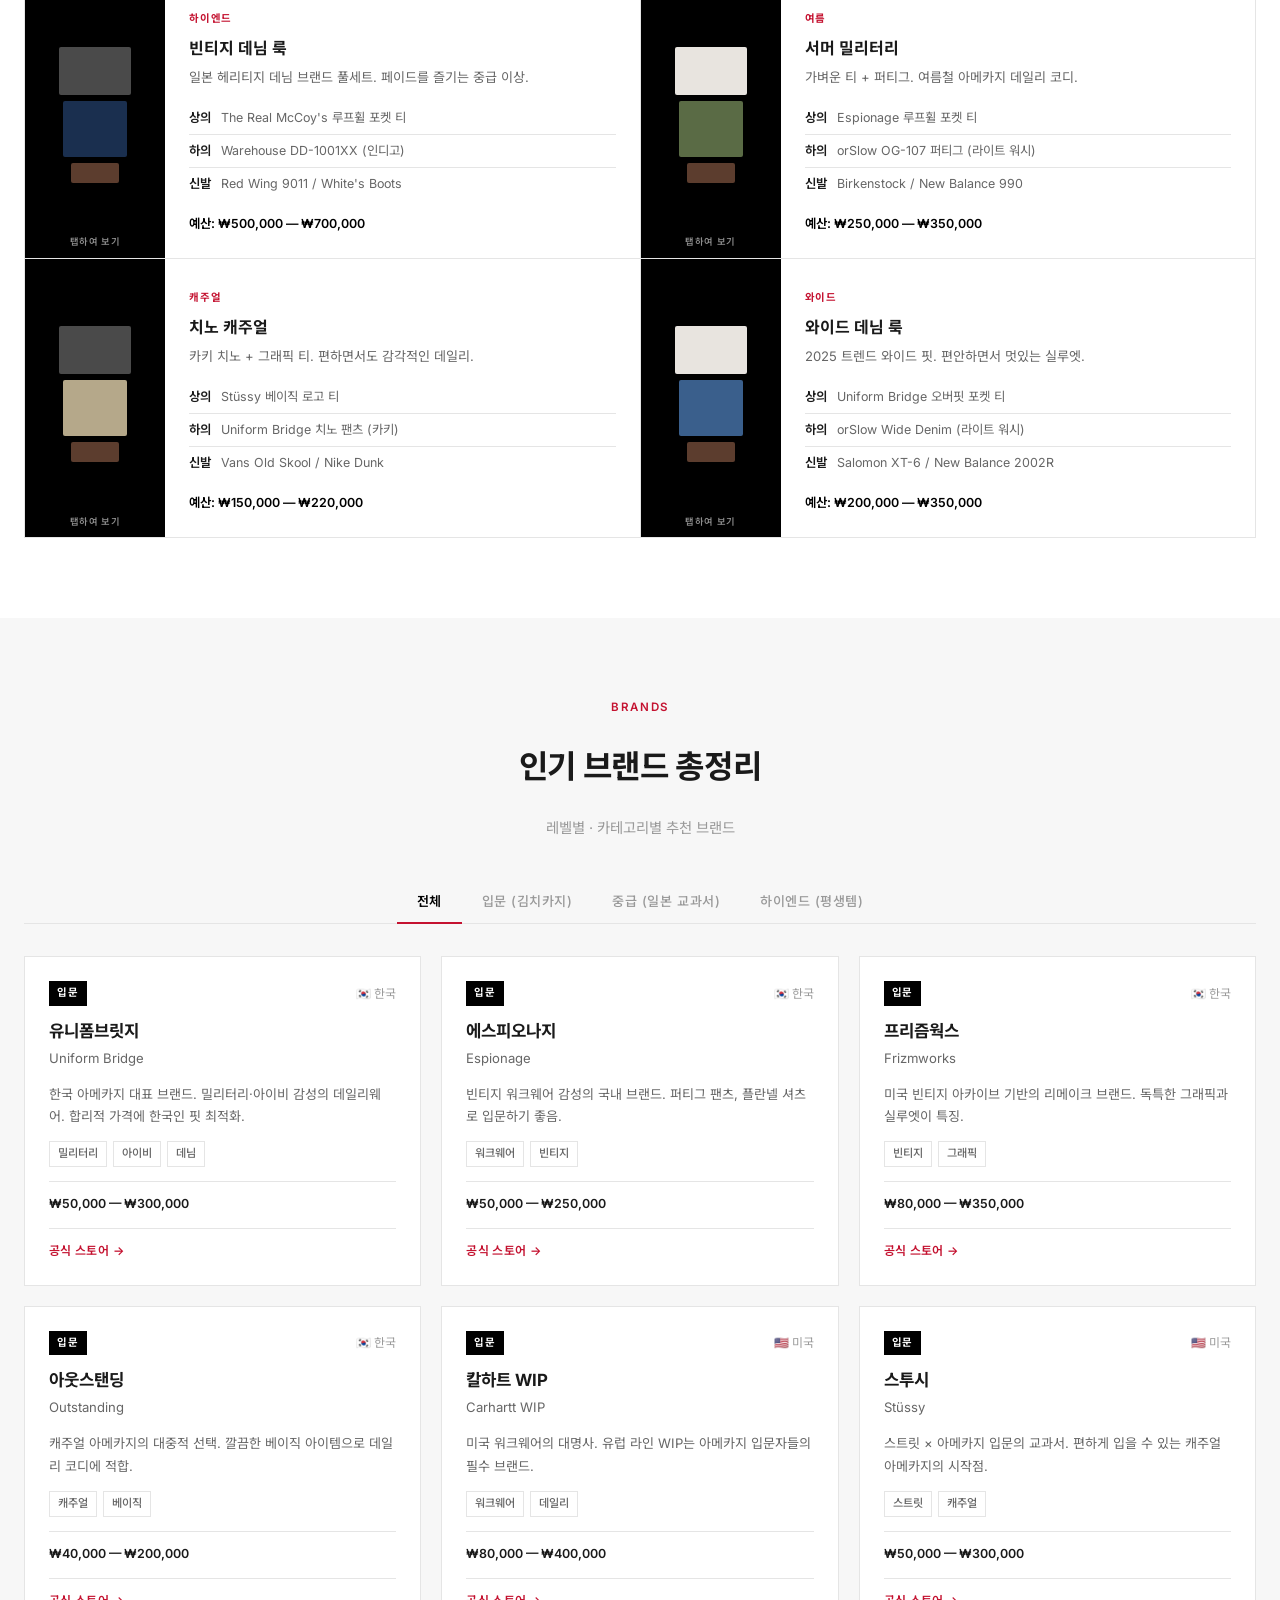
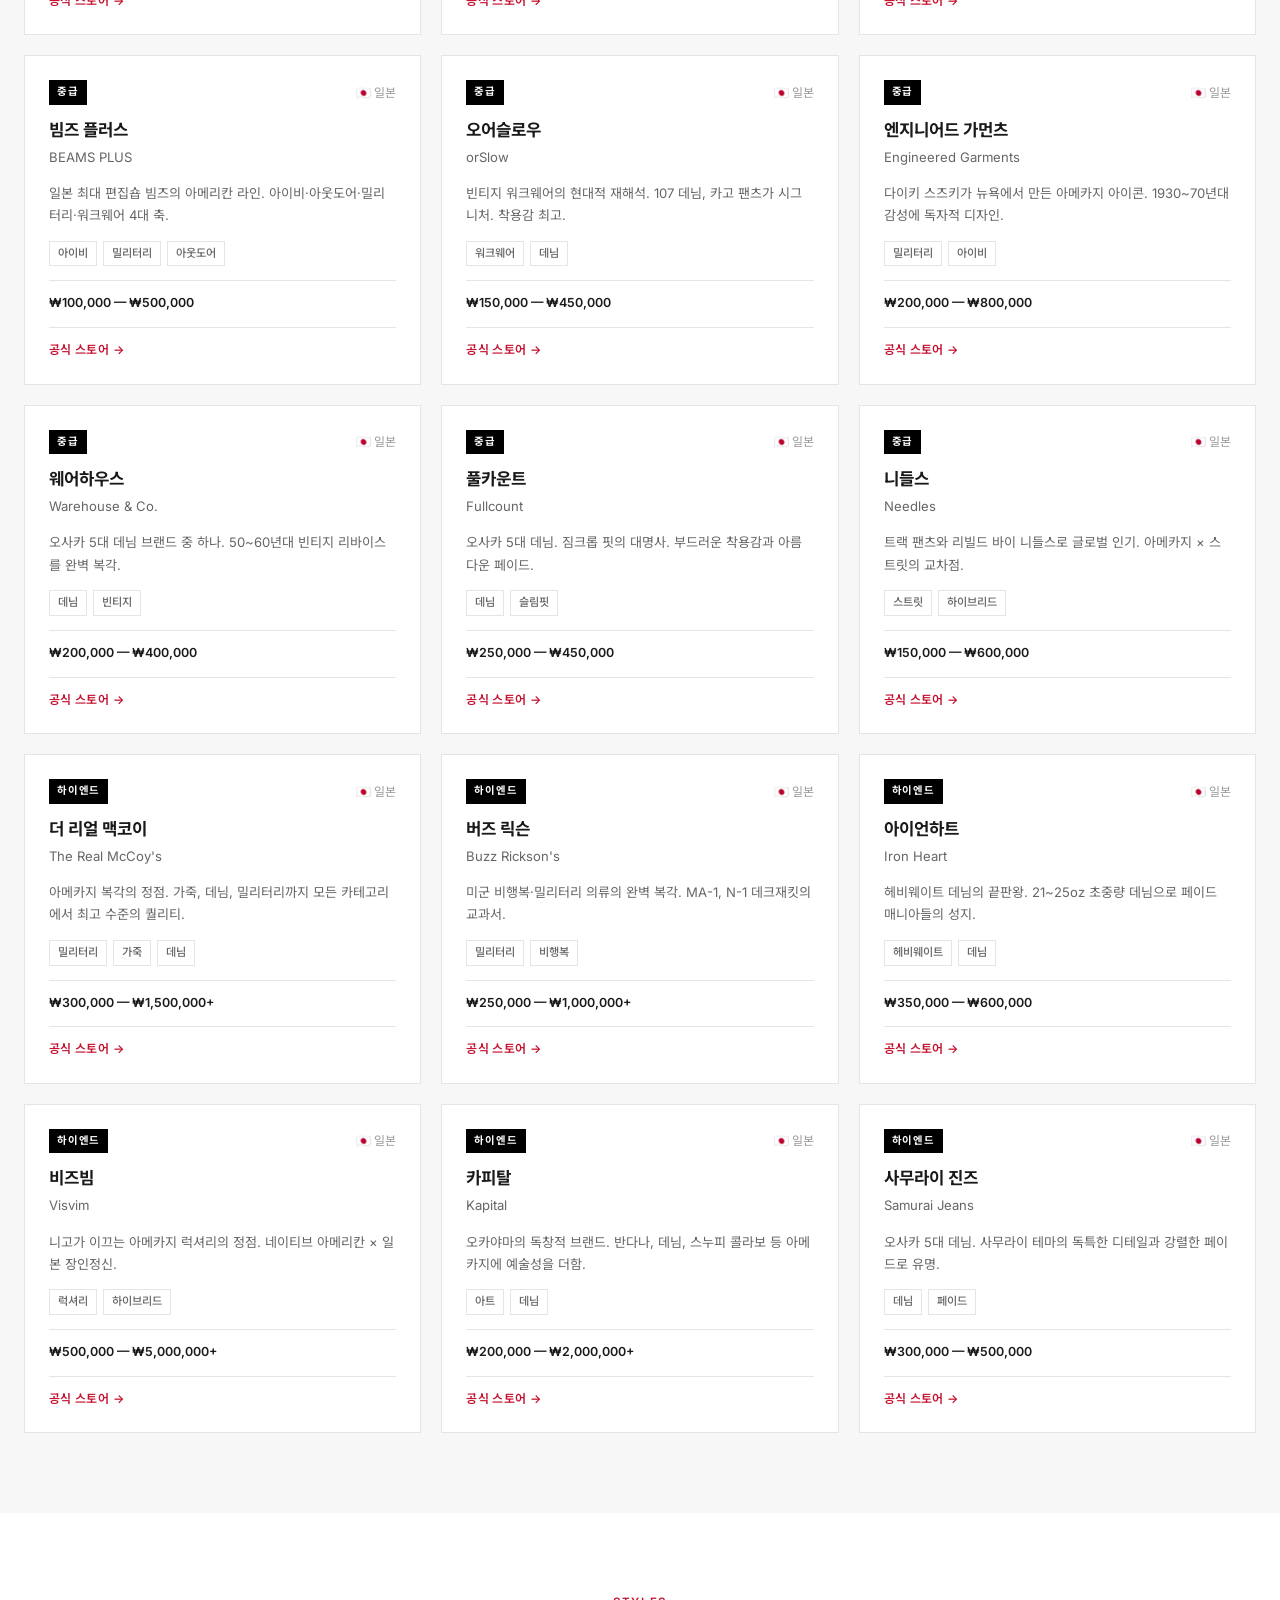
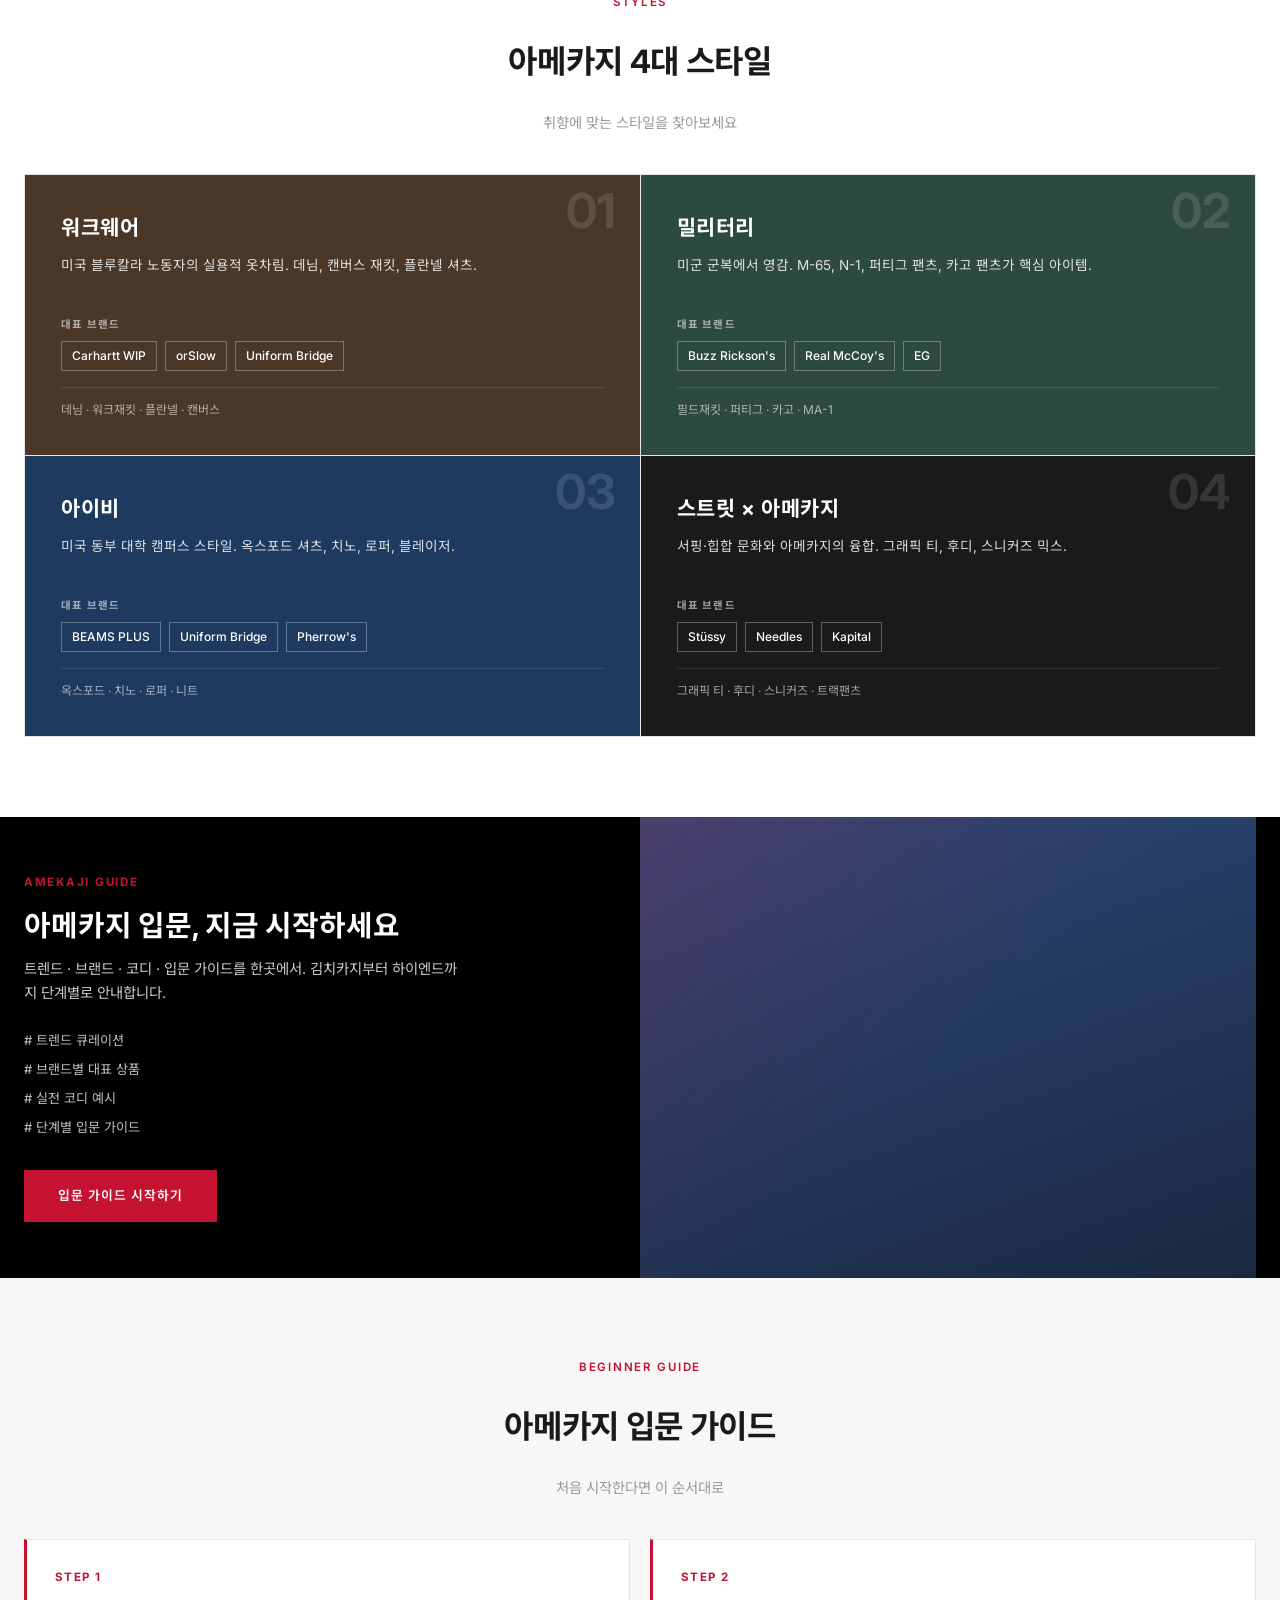
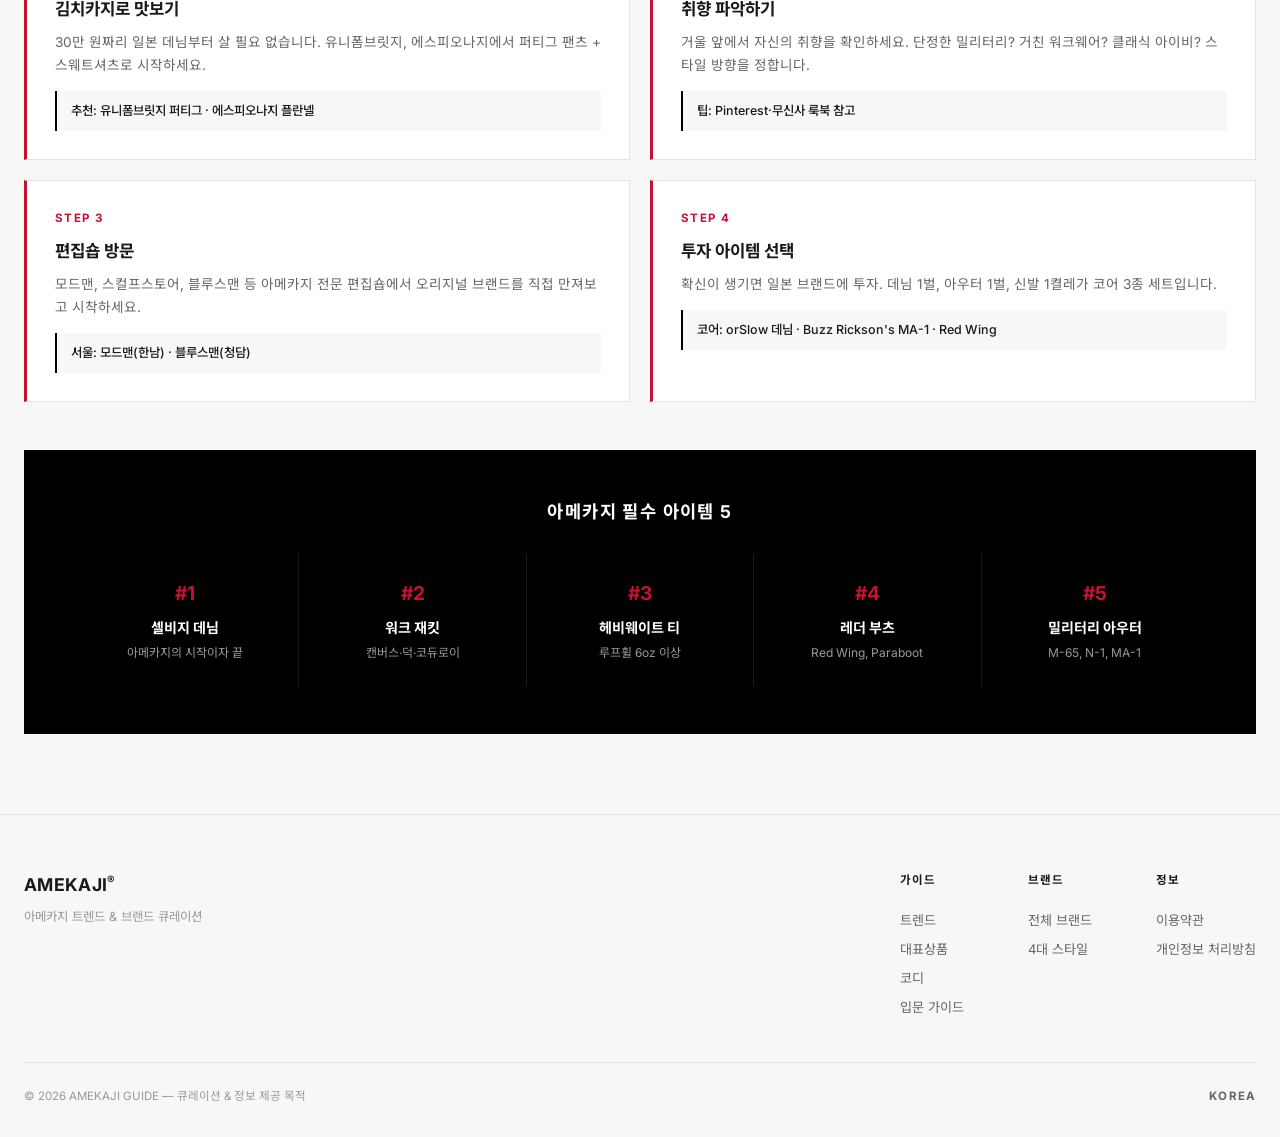
==== commit 99403ef1: "Add files via upload" ====
--- a/index.html
+++ b/index.html
@@ -583,11 +583,12 @@
       <div class="outfit-grid">
 
         <article class="outfit-card">
-          <div class="outfit-card__visual">
+          <button type="button" class="outfit-card__visual" data-outfit="kimchikaji" aria-label="김치카지 데일리 아이템 미리보기">
+            <span class="outfit-card__visual-hint">탭하여 보기</span>
             <div class="outfit-piece outfit-piece--top outfit-piece--tee"></div>
             <div class="outfit-piece outfit-piece--bottom outfit-piece--fatigue"></div>
             <div class="outfit-piece outfit-piece--shoes"></div>
-          </div>
+          </button>
           <div class="outfit-card__body">
             <span class="outfit-card__tag">입문 추천</span>
             <h3>김치카지 데일리</h3>
@@ -602,11 +603,12 @@
         </article>
 
         <article class="outfit-card">
-          <div class="outfit-card__visual">
+          <button type="button" class="outfit-card__visual" data-outfit="fatigue-core" aria-label="퍼티그 코어 룩 아이템 미리보기">
+            <span class="outfit-card__visual-hint">탭하여 보기</span>
             <div class="outfit-piece outfit-piece--top outfit-piece--tee-white"></div>
             <div class="outfit-piece outfit-piece--bottom outfit-piece--fatigue-olive"></div>
             <div class="outfit-piece outfit-piece--shoes"></div>
-          </div>
+          </button>
           <div class="outfit-card__body">
             <span class="outfit-card__tag">밀리터리</span>
             <h3>퍼티그 코어 룩</h3>
@@ -621,11 +623,12 @@
         </article>
 
         <article class="outfit-card">
-          <div class="outfit-card__visual">
+          <button type="button" class="outfit-card__visual" data-outfit="denim-workwear" aria-label="데님 워크웨어 아이템 미리보기">
+            <span class="outfit-card__visual-hint">탭하여 보기</span>
             <div class="outfit-piece outfit-piece--top outfit-piece--tee"></div>
             <div class="outfit-piece outfit-piece--bottom outfit-piece--denim"></div>
             <div class="outfit-piece outfit-piece--shoes"></div>
-          </div>
+          </button>
           <div class="outfit-card__body">
             <span class="outfit-card__tag">워크웨어</span>
             <h3>데님 워크웨어</h3>
@@ -640,11 +643,12 @@
         </article>
 
         <article class="outfit-card">
-          <div class="outfit-card__visual">
+          <button type="button" class="outfit-card__visual" data-outfit="ivy-clean" aria-label="클린 아이비룩 아이템 미리보기">
+            <span class="outfit-card__visual-hint">탭하여 보기</span>
             <div class="outfit-piece outfit-piece--top outfit-piece--tee-white"></div>
             <div class="outfit-piece outfit-piece--bottom outfit-piece--chino"></div>
             <div class="outfit-piece outfit-piece--shoes outfit-piece--shoes--loafer"></div>
-          </div>
+          </button>
           <div class="outfit-card__body">
             <span class="outfit-card__tag">아이비</span>
             <h3>클린 아이비룩</h3>
@@ -659,11 +663,12 @@
         </article>
 
         <article class="outfit-card">
-          <div class="outfit-card__visual">
+          <button type="button" class="outfit-card__visual" data-outfit="vintage-denim" aria-label="빈티지 데님 룩 아이템 미리보기">
+            <span class="outfit-card__visual-hint">탭하여 보기</span>
             <div class="outfit-piece outfit-piece--top outfit-piece--tee"></div>
             <div class="outfit-piece outfit-piece--bottom outfit-piece--denim-dark"></div>
             <div class="outfit-piece outfit-piece--shoes"></div>
-          </div>
+          </button>
           <div class="outfit-card__body">
             <span class="outfit-card__tag">하이엔드</span>
             <h3>빈티지 데님 룩</h3>
@@ -678,11 +683,12 @@
         </article>
 
         <article class="outfit-card">
-          <div class="outfit-card__visual">
+          <button type="button" class="outfit-card__visual" data-outfit="summer-military" aria-label="서머 밀리터리 아이템 미리보기">
+            <span class="outfit-card__visual-hint">탭하여 보기</span>
             <div class="outfit-piece outfit-piece--top outfit-piece--tee-white"></div>
             <div class="outfit-piece outfit-piece--bottom outfit-piece--fatigue"></div>
             <div class="outfit-piece outfit-piece--shoes"></div>
-          </div>
+          </button>
           <div class="outfit-card__body">
             <span class="outfit-card__tag">여름</span>
             <h3>서머 밀리터리</h3>
@@ -697,11 +703,12 @@
         </article>
 
         <article class="outfit-card">
-          <div class="outfit-card__visual">
+          <button type="button" class="outfit-card__visual" data-outfit="chino-casual" aria-label="치노 캐주얼 아이템 미리보기">
+            <span class="outfit-card__visual-hint">탭하여 보기</span>
             <div class="outfit-piece outfit-piece--top outfit-piece--tee"></div>
             <div class="outfit-piece outfit-piece--bottom outfit-piece--chino-khaki"></div>
             <div class="outfit-piece outfit-piece--shoes"></div>
-          </div>
+          </button>
           <div class="outfit-card__body">
             <span class="outfit-card__tag">캐주얼</span>
             <h3>치노 캐주얼</h3>
@@ -716,11 +723,12 @@
         </article>
 
         <article class="outfit-card">
-          <div class="outfit-card__visual">
+          <button type="button" class="outfit-card__visual" data-outfit="wide-denim" aria-label="와이드 데님 룩 아이템 미리보기">
+            <span class="outfit-card__visual-hint">탭하여 보기</span>
             <div class="outfit-piece outfit-piece--top outfit-piece--tee-white"></div>
             <div class="outfit-piece outfit-piece--bottom outfit-piece--denim-mid"></div>
             <div class="outfit-piece outfit-piece--shoes"></div>
-          </div>
+          </button>
           <div class="outfit-card__body">
             <span class="outfit-card__tag">와이드</span>
             <h3>와이드 데님 룩</h3>
@@ -1222,6 +1230,7 @@
   </footer>
 
   <script src="brand-links.js"></script>
+  <script src="outfit-modal.js"></script>
   <script src="script.js"></script>
 </body>
 </html>
--- a/styles.css
+++ b/styles.css
@@ -834,7 +834,37 @@
   align-items: center;
   justify-content: center;
   gap: 6px;
-  padding: 20px 16px;
+  padding: 20px 16px 28px;
+  border: none;
+  cursor: pointer;
+  position: relative;
+  width: 100%;
+  font: inherit;
+  color: inherit;
+  transition: background 0.2s, transform 0.2s;
+}
+
+.outfit-card__visual:hover {
+  background: #1a1a1a;
+}
+
+.outfit-card__visual:focus-visible {
+  outline: 2px solid var(--red);
+  outline-offset: -2px;
+}
+
+.outfit-card__visual-hint {
+  position: absolute;
+  bottom: 8px;
+  left: 50%;
+  transform: translateX(-50%);
+  font-size: 0.58rem;
+  font-weight: 600;
+  letter-spacing: 0.06em;
+  color: rgba(255, 255, 255, 0.55);
+  text-transform: uppercase;
+  white-space: nowrap;
+  pointer-events: none;
 }
 
 .outfit-piece { border-radius: 2px; }
@@ -900,6 +930,130 @@
   color: var(--black);
 }
 
+/* ---- Outfit Modal ---- */
+body.outfit-modal-open { overflow: hidden; }
+
+.outfit-modal {
+  position: fixed;
+  inset: 0;
+  z-index: 2000;
+  display: flex;
+  align-items: center;
+  justify-content: center;
+  padding: 24px;
+}
+
+.outfit-modal[hidden] { display: none; }
+
+.outfit-modal__backdrop {
+  position: absolute;
+  inset: 0;
+  background: rgba(0, 0, 0, 0.65);
+  backdrop-filter: blur(4px);
+}
+
+.outfit-modal__dialog {
+  position: relative;
+  width: min(720px, 100%);
+  max-height: min(90vh, 820px);
+  overflow-y: auto;
+  background: var(--white);
+  padding: 32px 28px 28px;
+  box-shadow: 0 24px 64px rgba(0, 0, 0, 0.25);
+}
+
+.outfit-modal__close {
+  position: absolute;
+  top: 12px;
+  right: 12px;
+  width: 36px;
+  height: 36px;
+  border: none;
+  background: transparent;
+  font-size: 1.6rem;
+  line-height: 1;
+  color: var(--text-muted);
+  cursor: pointer;
+  transition: color 0.2s;
+}
+
+.outfit-modal__close:hover { color: var(--black); }
+
+.outfit-modal__label {
+  font-size: 0.65rem;
+  font-weight: 700;
+  letter-spacing: 0.1em;
+  color: var(--red);
+  margin-bottom: 6px;
+}
+
+.outfit-modal__title {
+  font-size: 1.35rem;
+  font-weight: 700;
+  margin-bottom: 8px;
+  padding-right: 32px;
+}
+
+.outfit-modal__note {
+  font-size: 0.75rem;
+  color: var(--text-light);
+  margin-bottom: 20px;
+}
+
+.outfit-modal__grid {
+  display: grid;
+  grid-template-columns: repeat(3, 1fr);
+  gap: 16px;
+}
+
+.outfit-modal__item { margin: 0; }
+
+.outfit-modal__thumb {
+  aspect-ratio: 4 / 5;
+  overflow: hidden;
+  background: var(--bg-subtle);
+  margin-bottom: 10px;
+}
+
+.outfit-modal__thumb img {
+  width: 100%;
+  height: 100%;
+  object-fit: cover;
+  display: block;
+}
+
+.outfit-modal__slot {
+  display: block;
+  font-size: 0.65rem;
+  font-weight: 700;
+  letter-spacing: 0.06em;
+  color: var(--red);
+  text-transform: uppercase;
+  margin-bottom: 4px;
+}
+
+.outfit-modal__name {
+  display: block;
+  font-size: 0.8rem;
+  line-height: 1.5;
+  color: var(--text);
+}
+
+@media (max-width: 640px) {
+  .outfit-modal { padding: 16px; }
+
+  .outfit-modal__dialog { padding: 24px 18px 20px; }
+
+  .outfit-modal__grid {
+    grid-template-columns: 1fr;
+    gap: 20px;
+  }
+
+  .outfit-modal__thumb {
+    aspect-ratio: 16 / 10;
+  }
+}
+
 /* ---- Brand Cards ---- */
 .brands { background: var(--bg-subtle); }
 
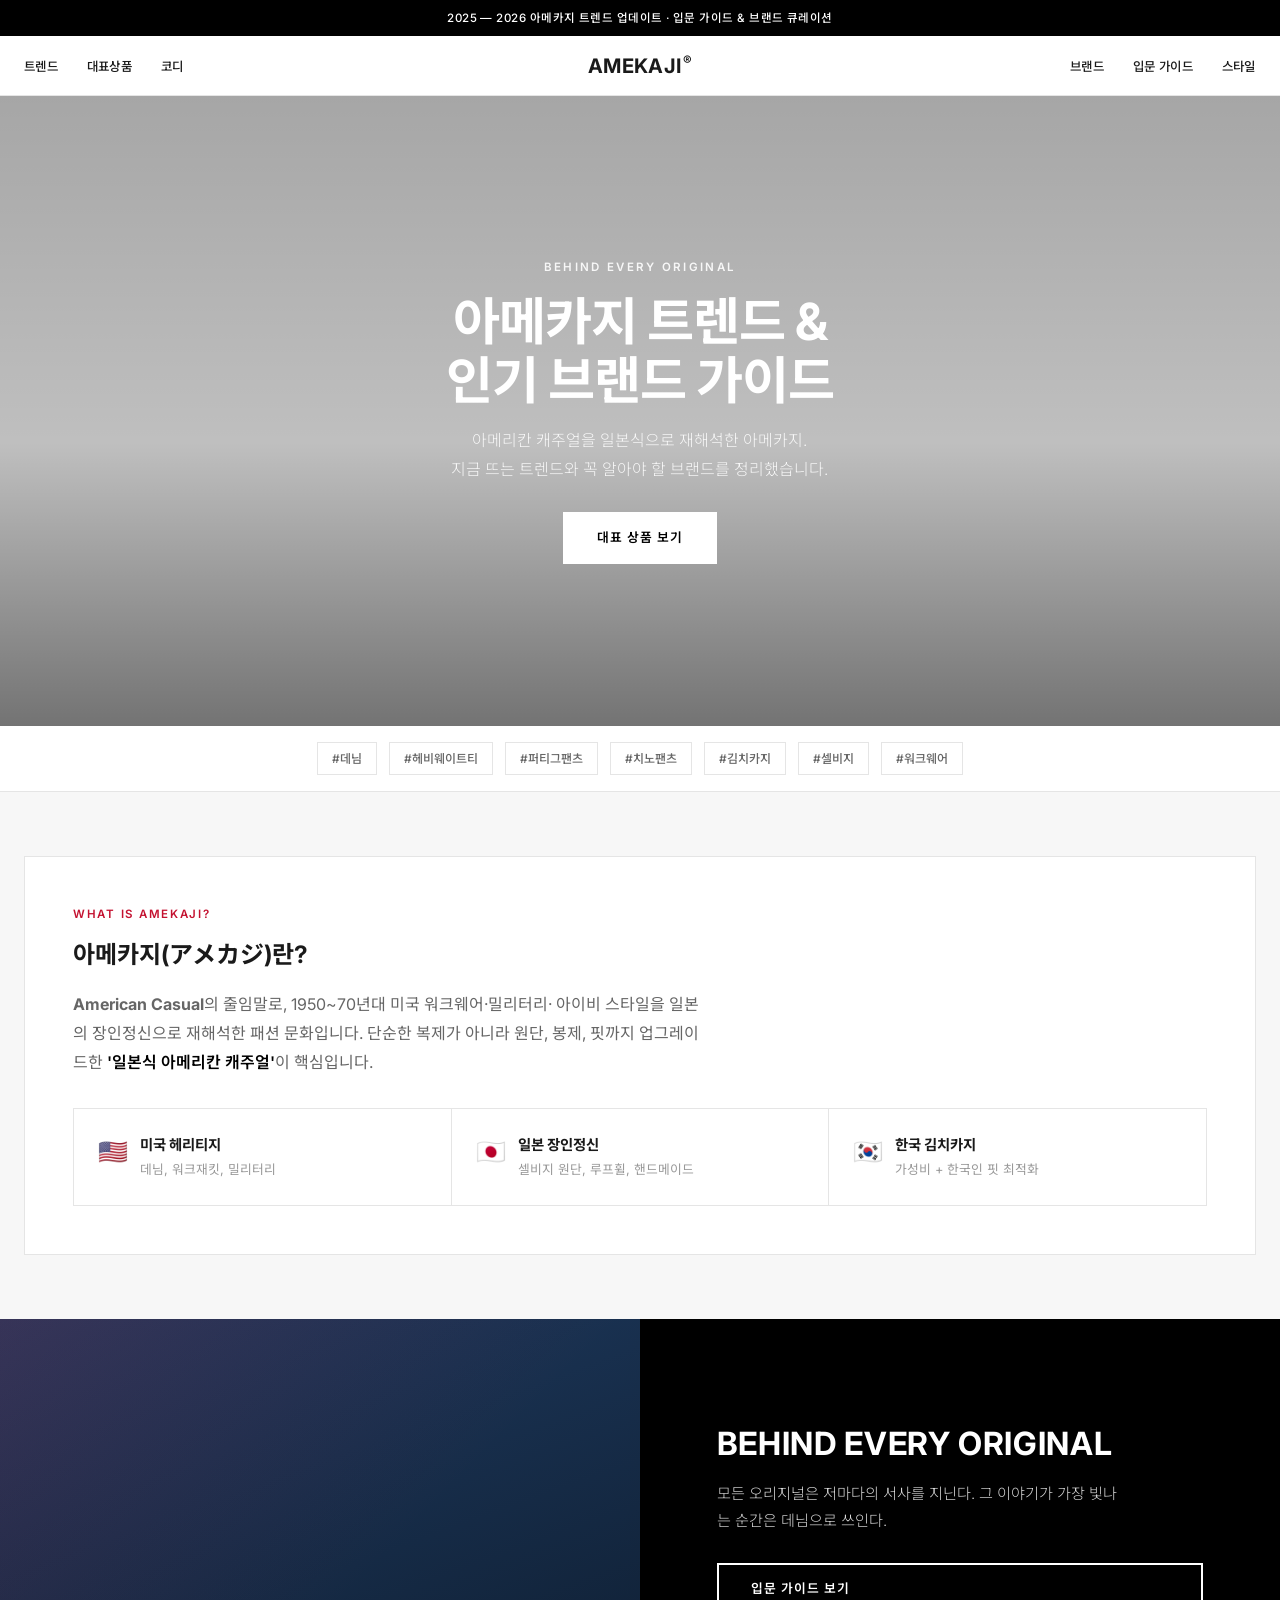
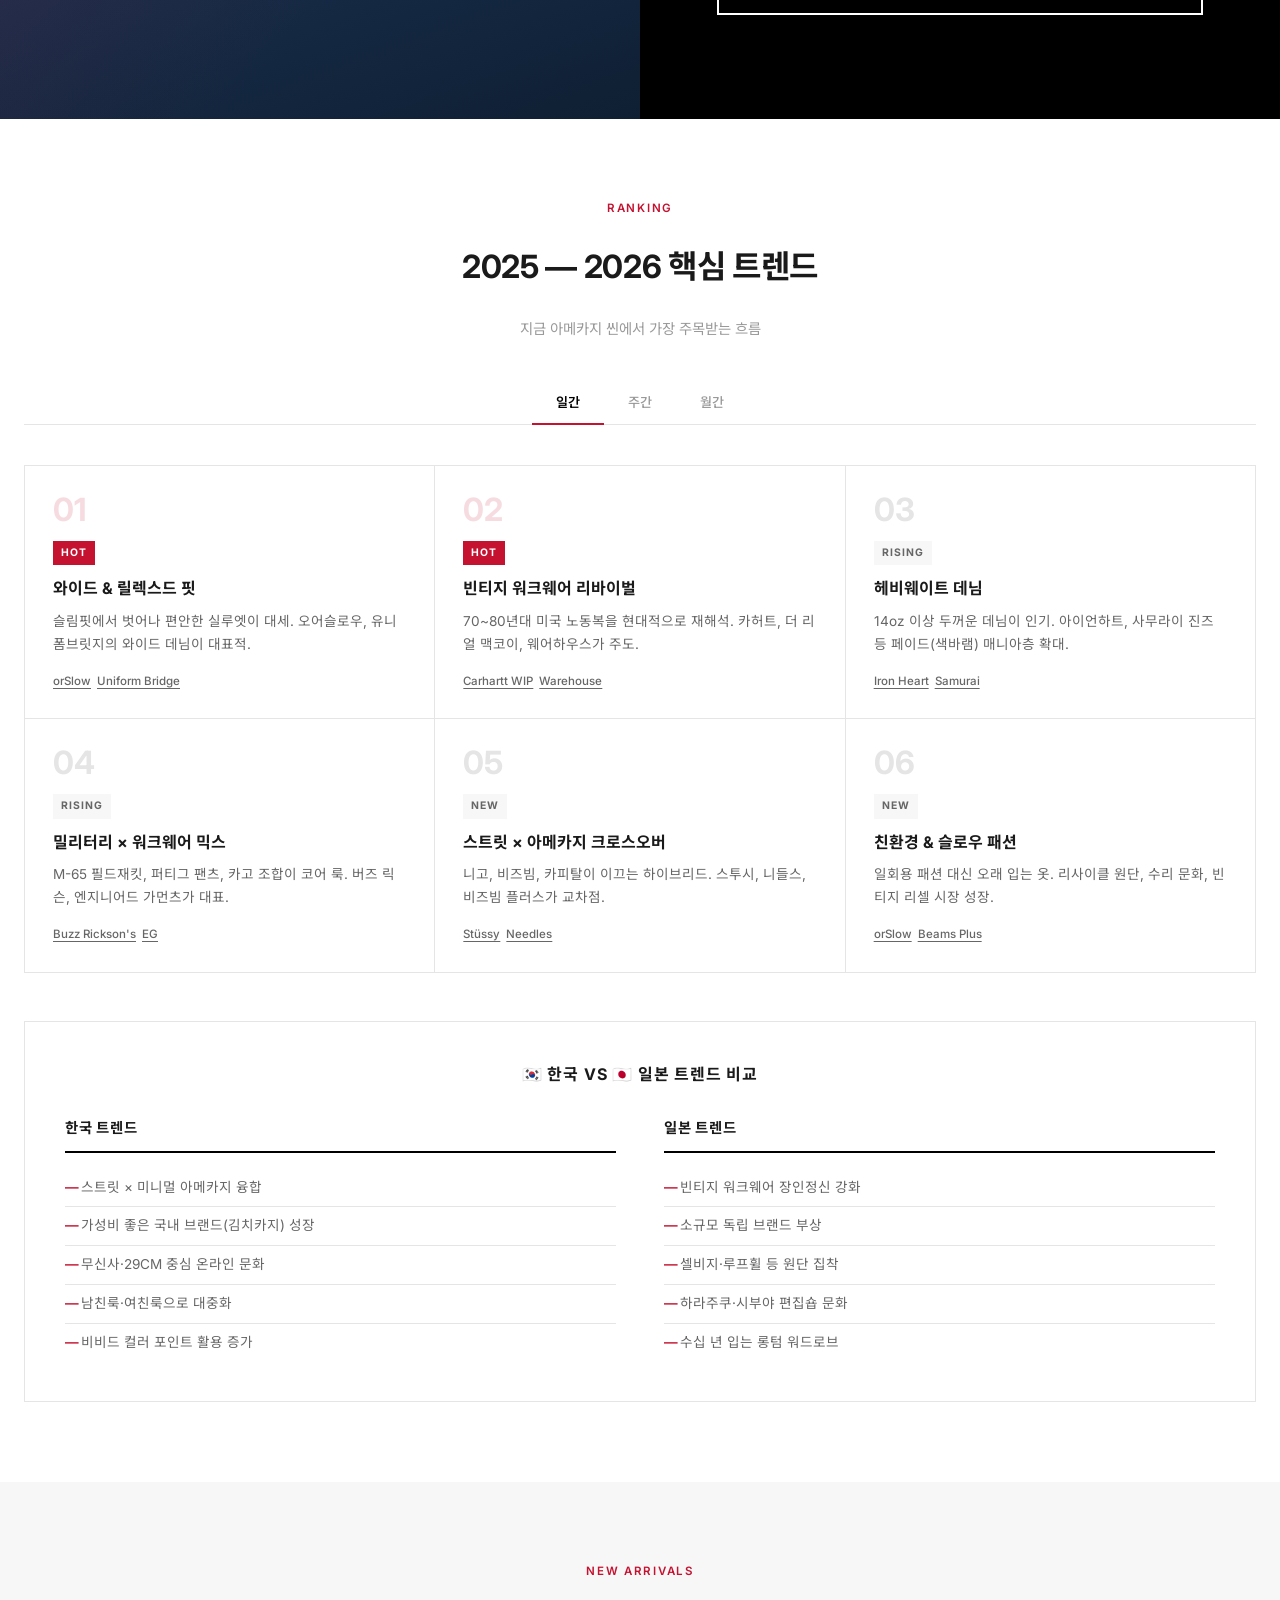
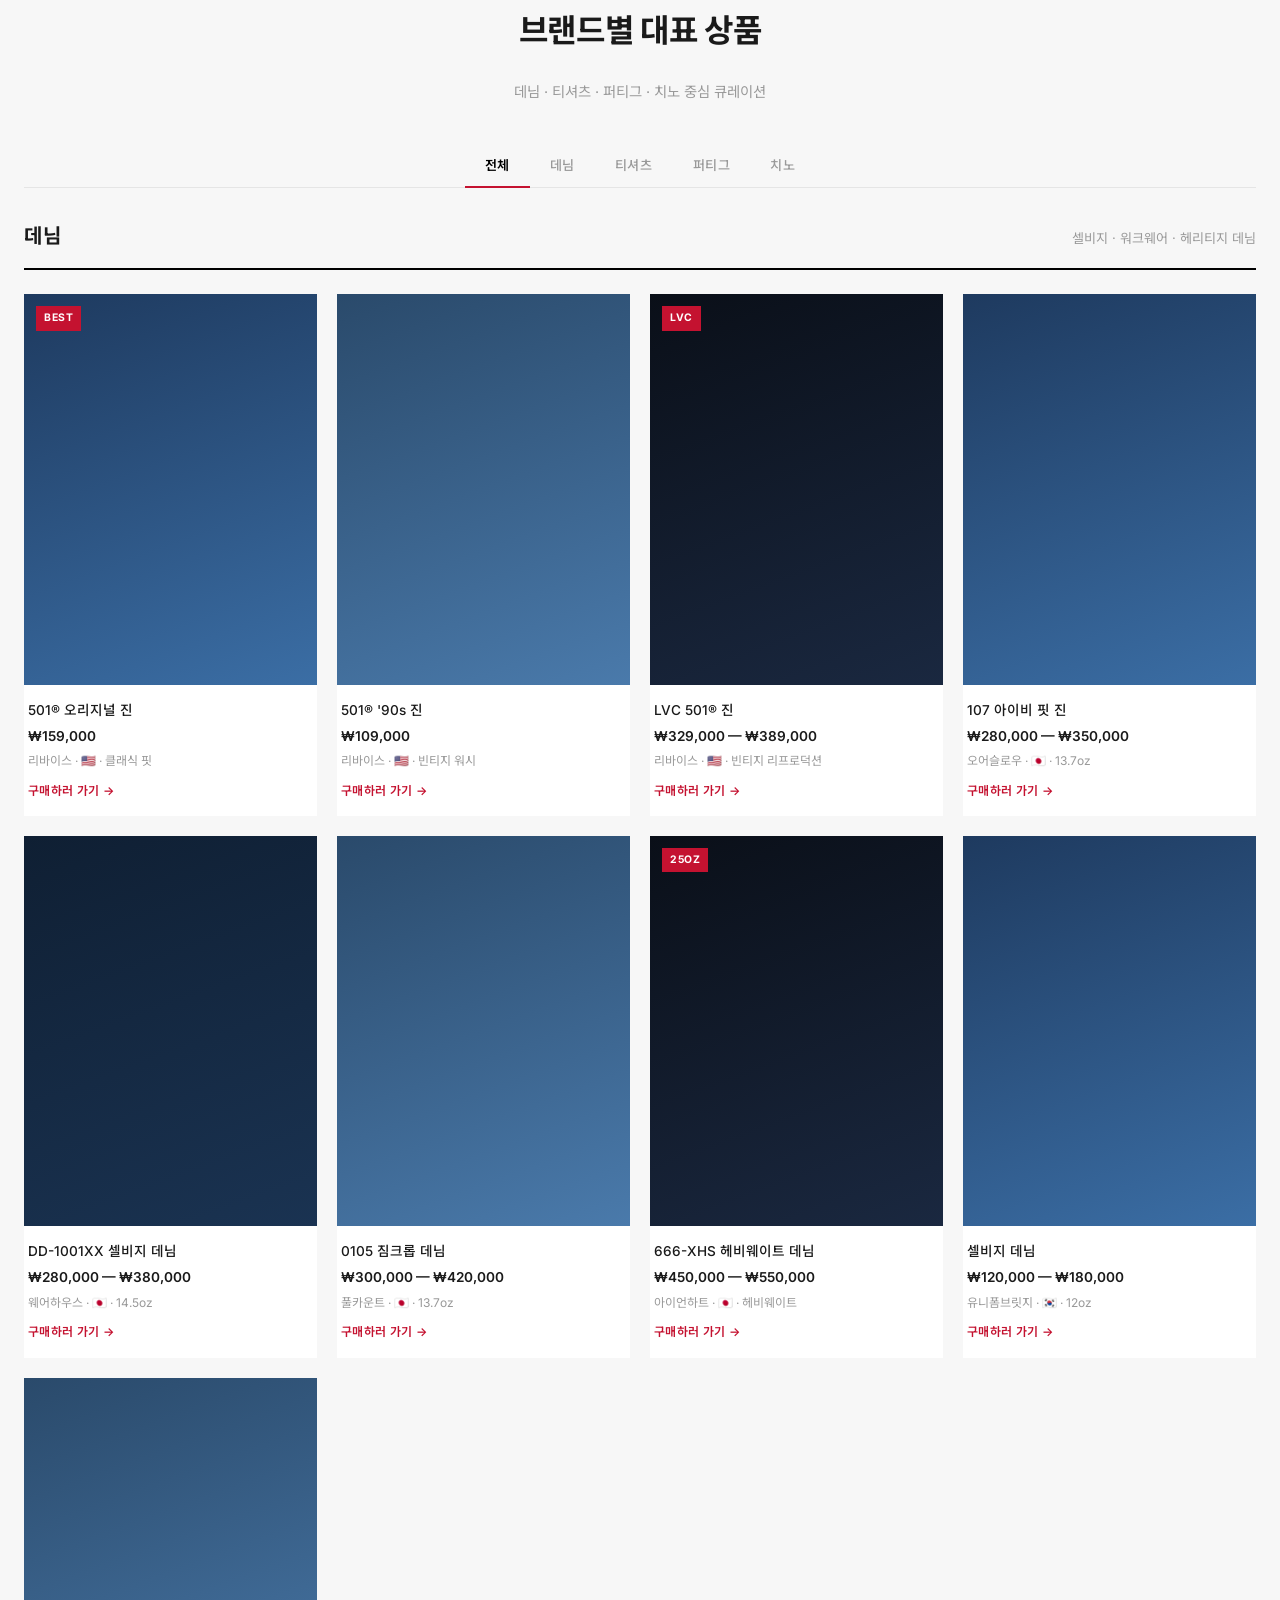
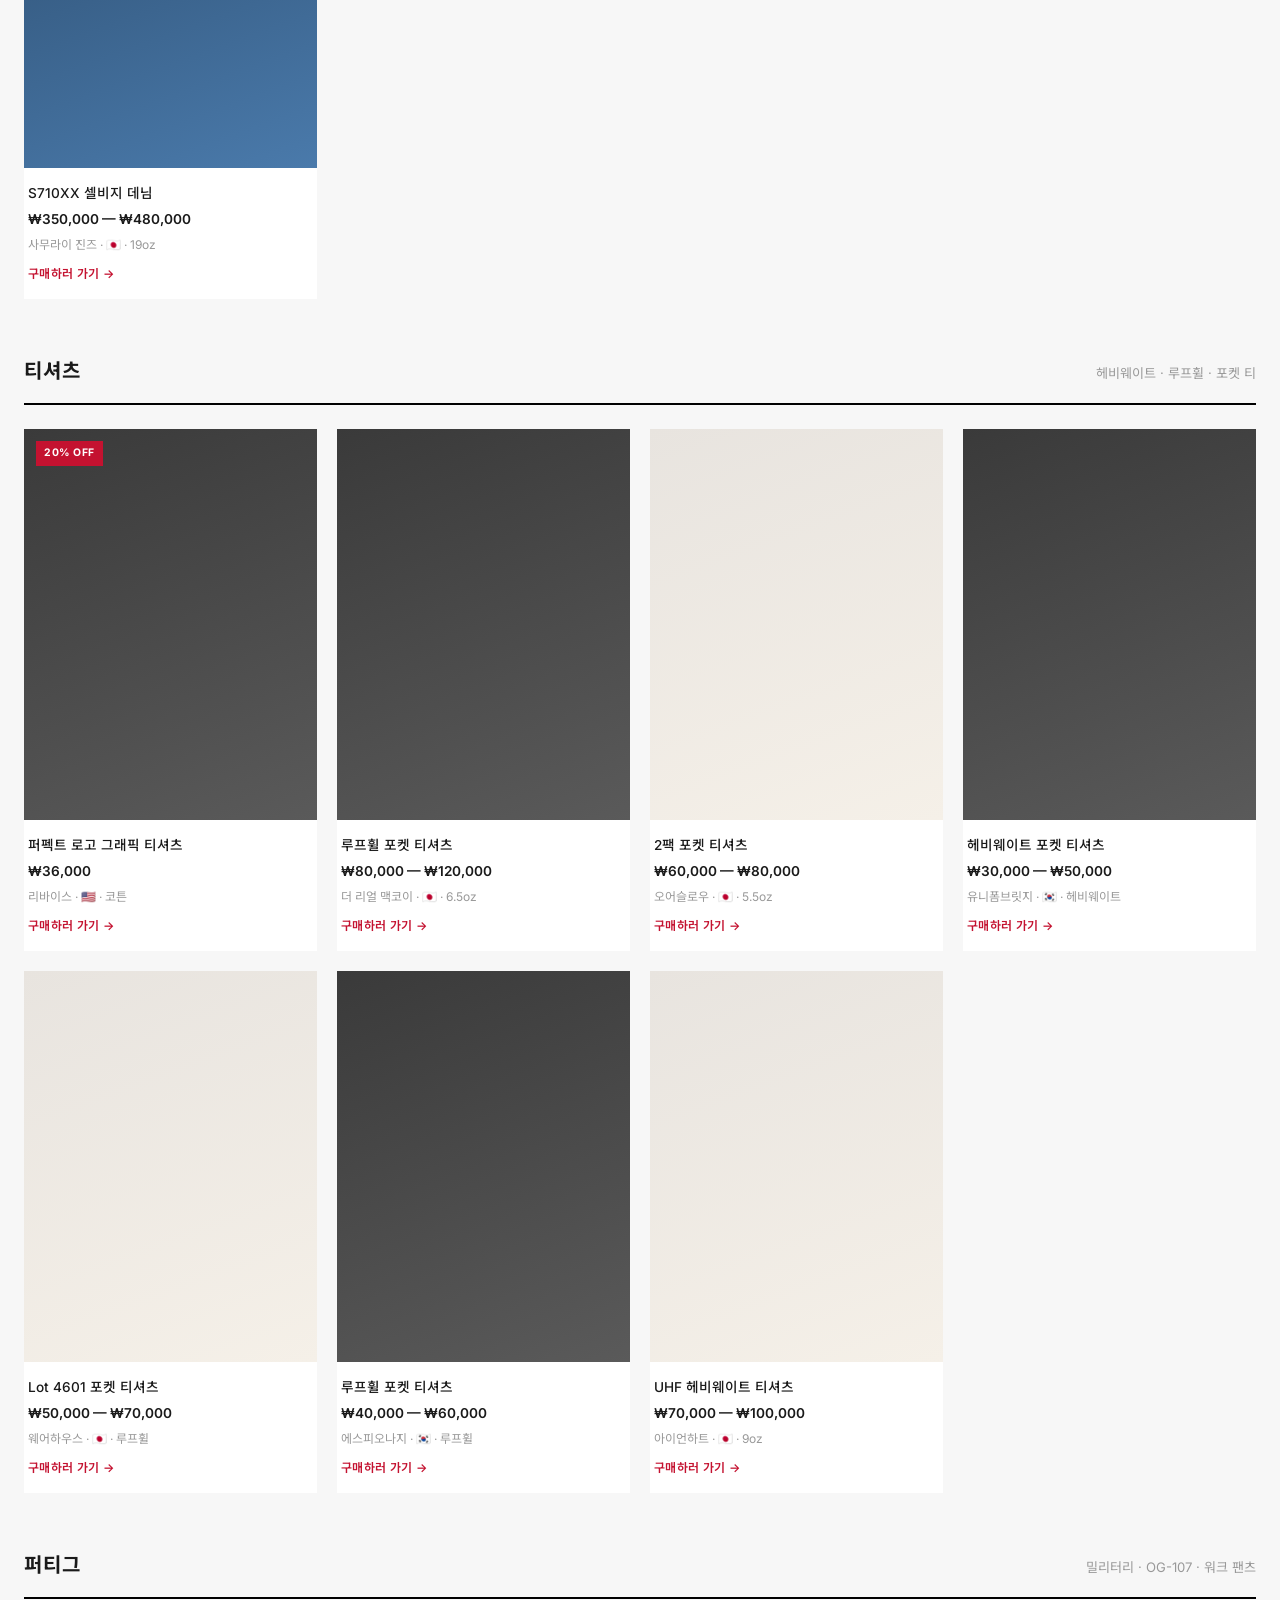
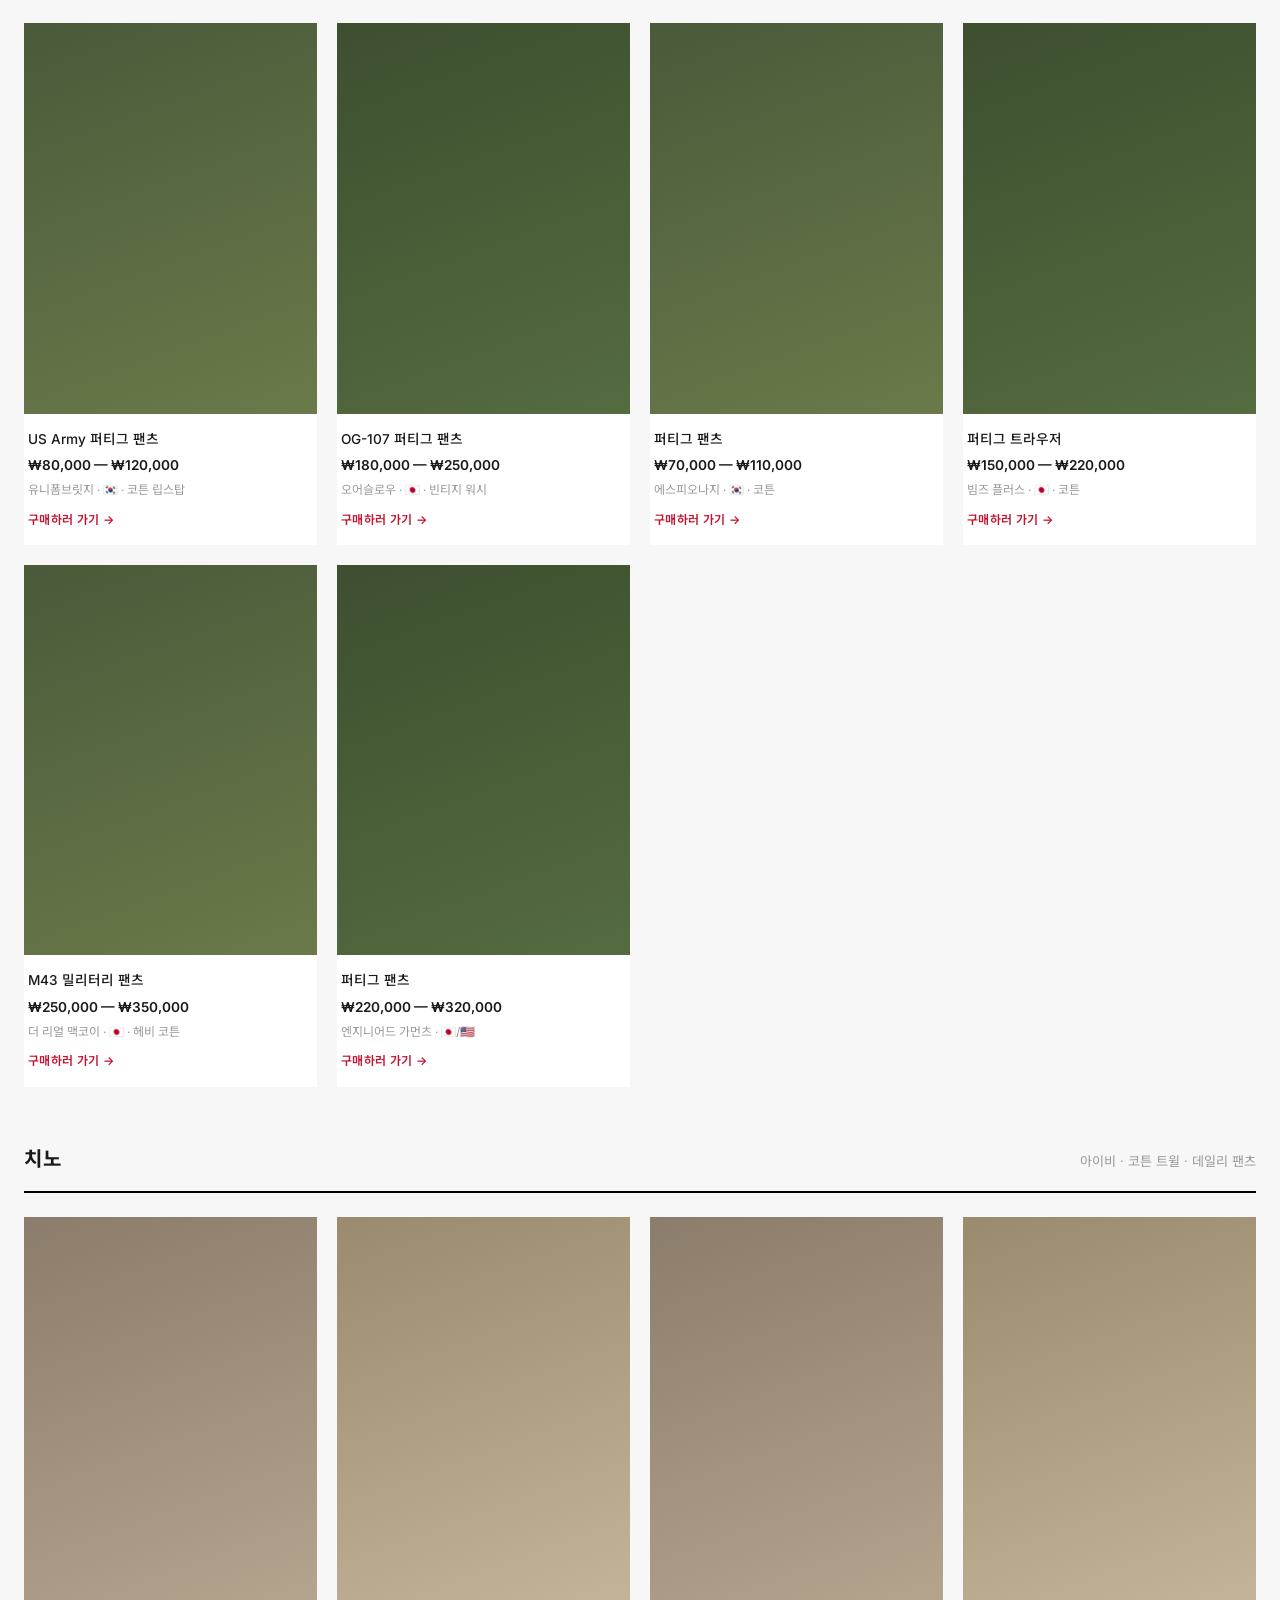
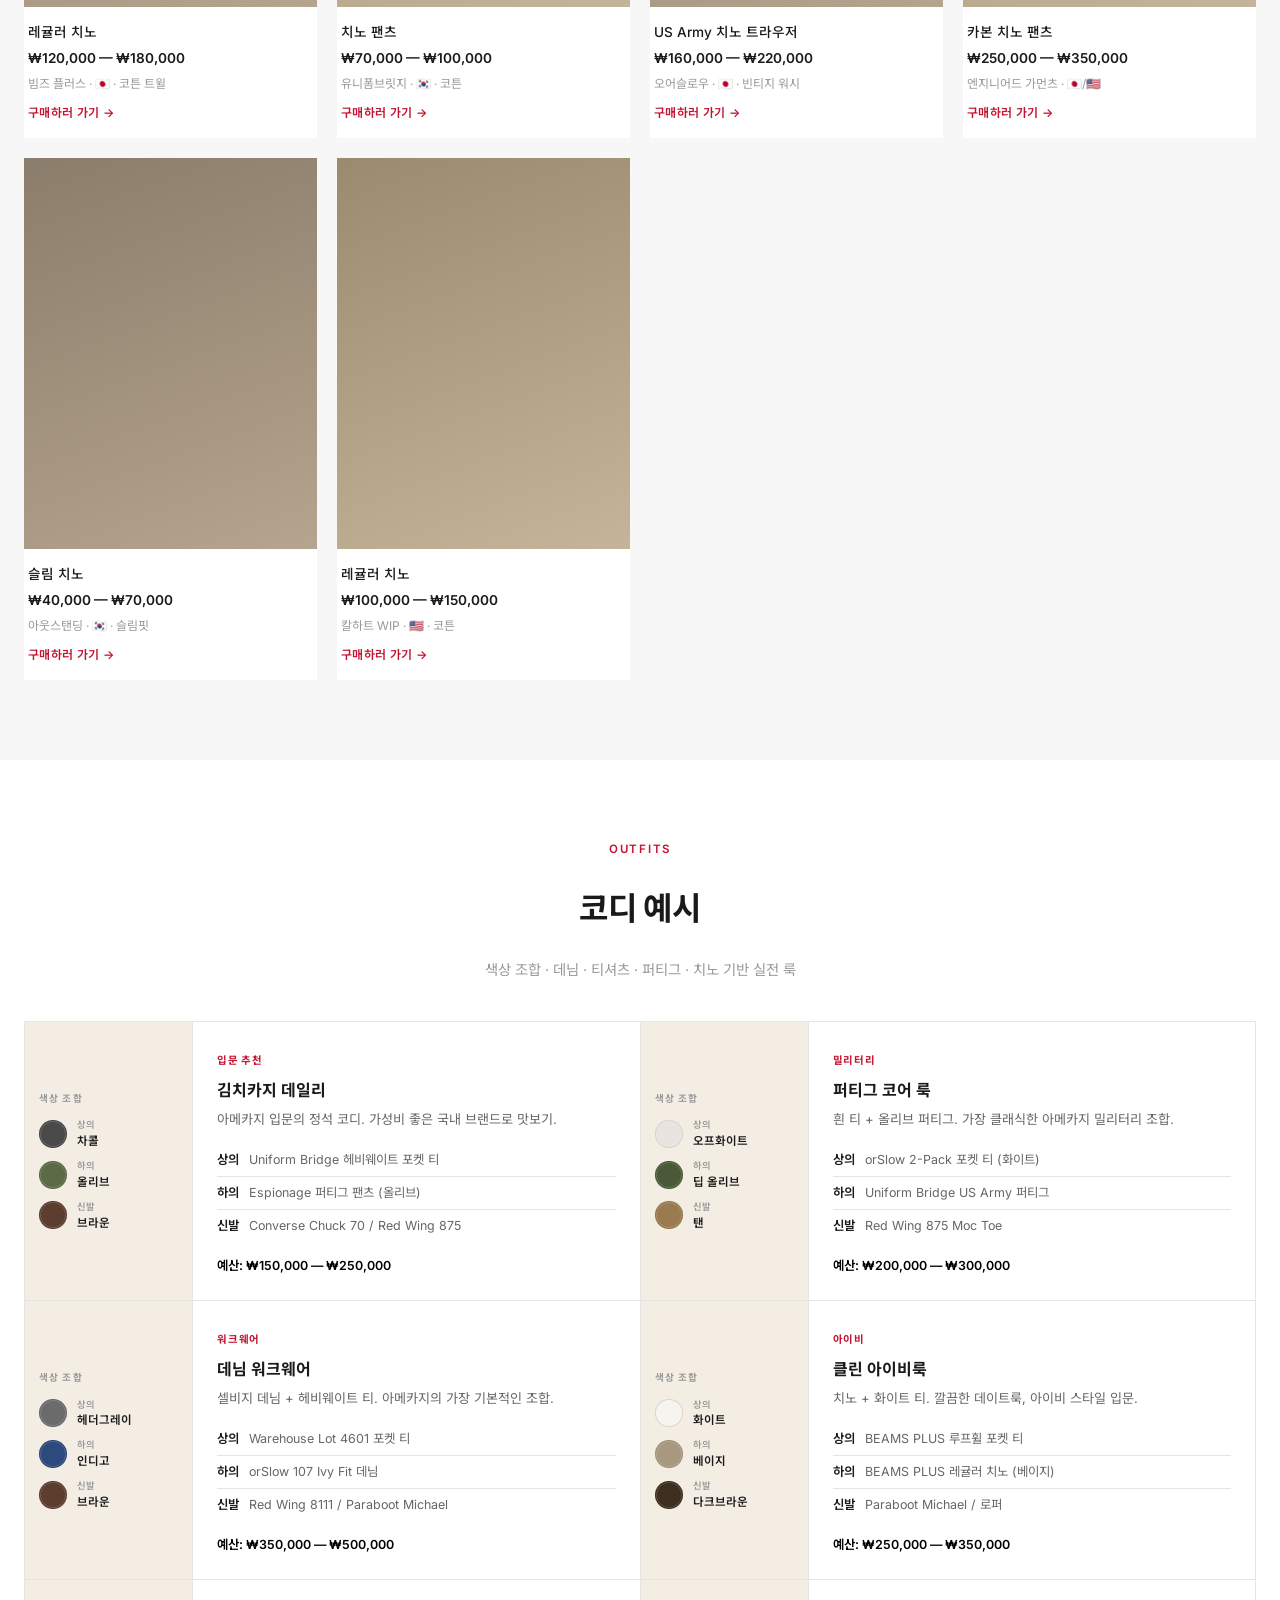
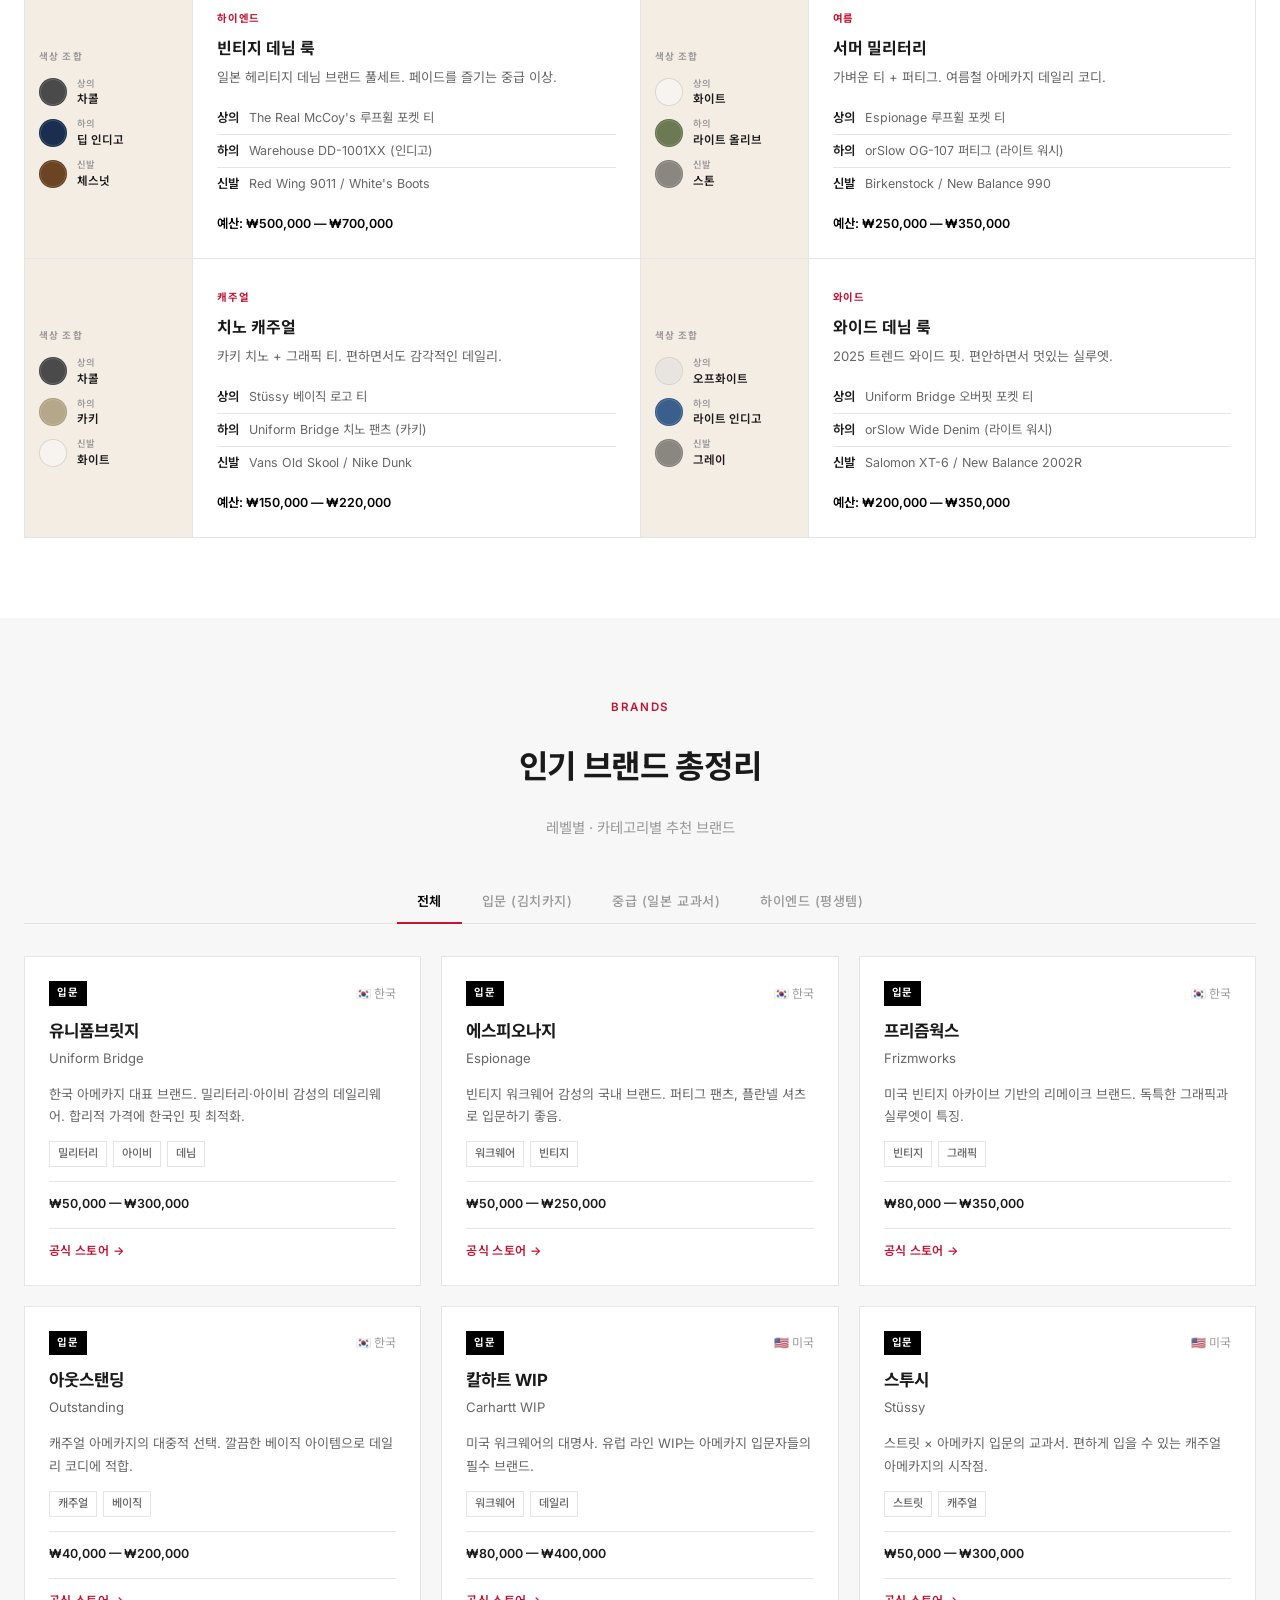
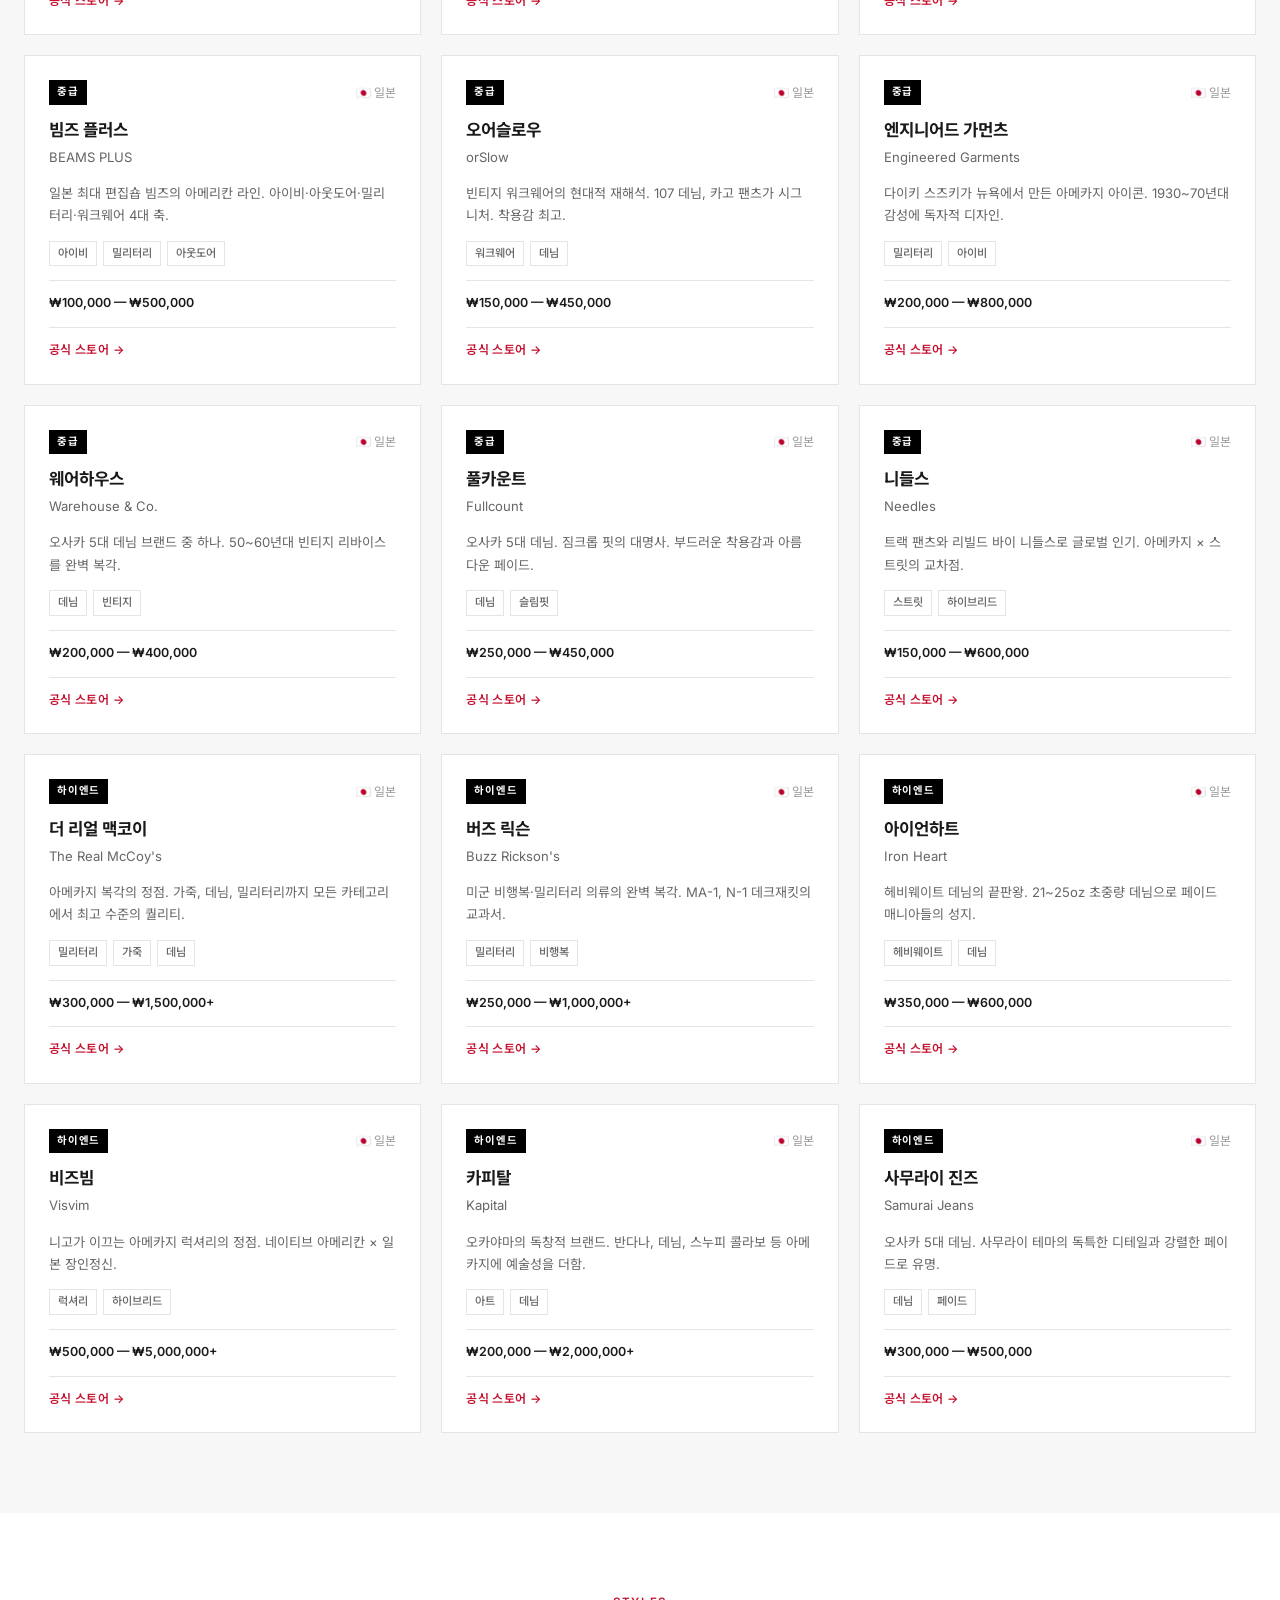
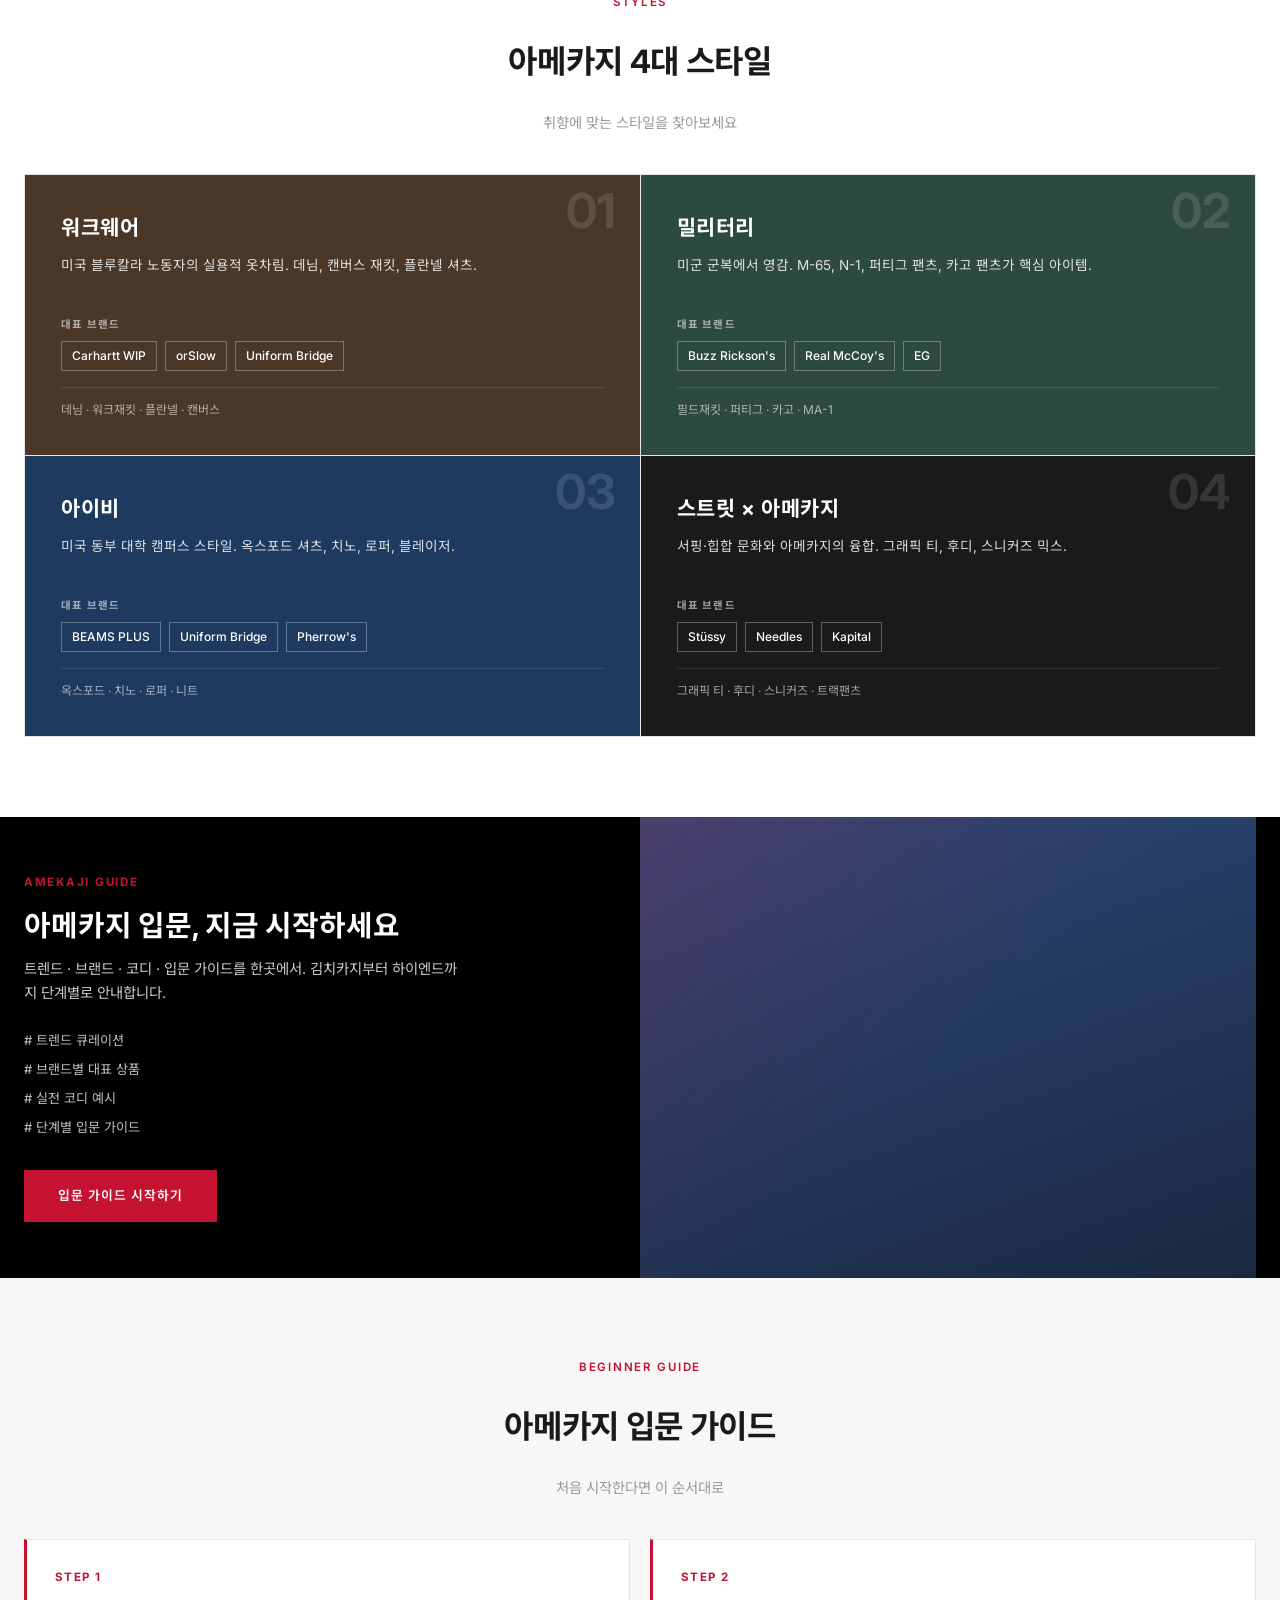
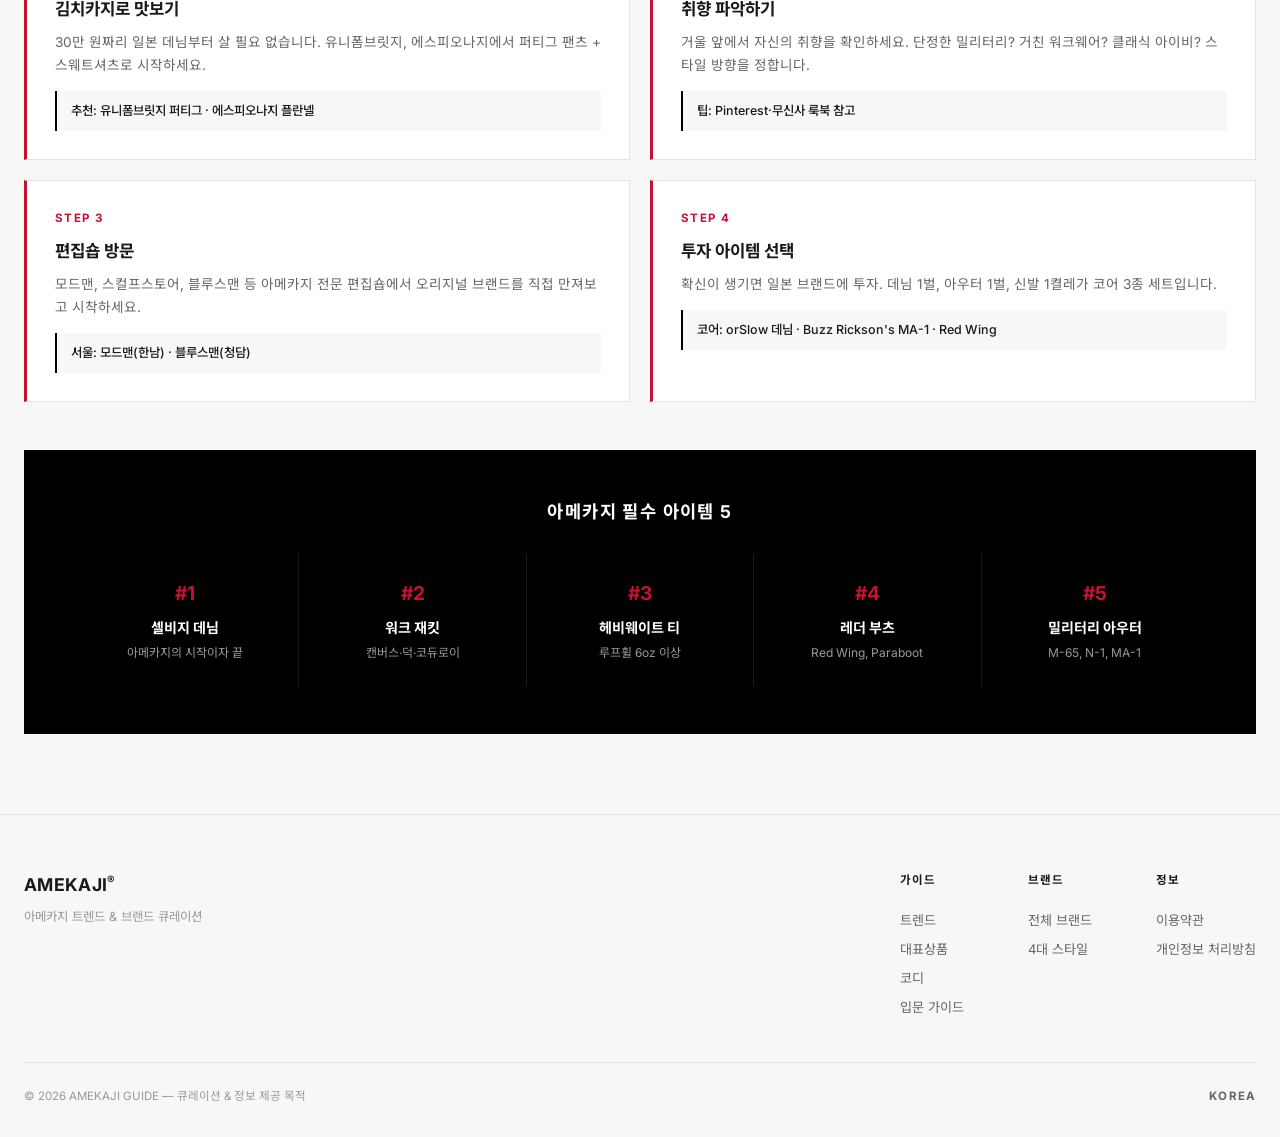
==== commit d79c5bc9: "Add files via upload" ====
--- a/index.html
+++ b/index.html
@@ -577,18 +577,20 @@
       <div class="section__header section__header--center">
         <span class="section__label">OUTFITS</span>
         <h2 class="section__title">코디 예시</h2>
-        <p class="section__sub">데님 · 티셔츠 · 퍼티그 · 치노 기반 실전 룩</p>
+        <p class="section__sub">색상 조합 · 데님 · 티셔츠 · 퍼티그 · 치노 기반 실전 룩</p>
       </div>
 
       <div class="outfit-grid">
 
         <article class="outfit-card">
-          <button type="button" class="outfit-card__visual" data-outfit="kimchikaji" aria-label="김치카지 데일리 아이템 미리보기">
-            <span class="outfit-card__visual-hint">탭하여 보기</span>
-            <div class="outfit-piece outfit-piece--top outfit-piece--tee"></div>
-            <div class="outfit-piece outfit-piece--bottom outfit-piece--fatigue"></div>
-            <div class="outfit-piece outfit-piece--shoes"></div>
-          </button>
+          <div class="outfit-card__palette">
+            <p class="outfit-card__palette-title">색상 조합</p>
+            <ul class="outfit-swatches">
+              <li class="outfit-swatch"><span class="outfit-swatch__chip outfit-swatch__chip--charcoal"></span><span class="outfit-swatch__meta"><span class="outfit-swatch__role">상의</span><span class="outfit-swatch__name">차콜</span></span></li>
+              <li class="outfit-swatch"><span class="outfit-swatch__chip outfit-swatch__chip--olive"></span><span class="outfit-swatch__meta"><span class="outfit-swatch__role">하의</span><span class="outfit-swatch__name">올리브</span></span></li>
+              <li class="outfit-swatch"><span class="outfit-swatch__chip outfit-swatch__chip--brown"></span><span class="outfit-swatch__meta"><span class="outfit-swatch__role">신발</span><span class="outfit-swatch__name">브라운</span></span></li>
+            </ul>
+          </div>
           <div class="outfit-card__body">
             <span class="outfit-card__tag">입문 추천</span>
             <h3>김치카지 데일리</h3>
@@ -603,12 +605,14 @@
         </article>
 
         <article class="outfit-card">
-          <button type="button" class="outfit-card__visual" data-outfit="fatigue-core" aria-label="퍼티그 코어 룩 아이템 미리보기">
-            <span class="outfit-card__visual-hint">탭하여 보기</span>
-            <div class="outfit-piece outfit-piece--top outfit-piece--tee-white"></div>
-            <div class="outfit-piece outfit-piece--bottom outfit-piece--fatigue-olive"></div>
-            <div class="outfit-piece outfit-piece--shoes"></div>
-          </button>
+          <div class="outfit-card__palette">
+            <p class="outfit-card__palette-title">색상 조합</p>
+            <ul class="outfit-swatches">
+              <li class="outfit-swatch"><span class="outfit-swatch__chip outfit-swatch__chip--offwhite"></span><span class="outfit-swatch__meta"><span class="outfit-swatch__role">상의</span><span class="outfit-swatch__name">오프화이트</span></span></li>
+              <li class="outfit-swatch"><span class="outfit-swatch__chip outfit-swatch__chip--olive-deep"></span><span class="outfit-swatch__meta"><span class="outfit-swatch__role">하의</span><span class="outfit-swatch__name">딥 올리브</span></span></li>
+              <li class="outfit-swatch"><span class="outfit-swatch__chip outfit-swatch__chip--tan"></span><span class="outfit-swatch__meta"><span class="outfit-swatch__role">신발</span><span class="outfit-swatch__name">탠</span></span></li>
+            </ul>
+          </div>
           <div class="outfit-card__body">
             <span class="outfit-card__tag">밀리터리</span>
             <h3>퍼티그 코어 룩</h3>
@@ -623,12 +627,14 @@
         </article>
 
         <article class="outfit-card">
-          <button type="button" class="outfit-card__visual" data-outfit="denim-workwear" aria-label="데님 워크웨어 아이템 미리보기">
-            <span class="outfit-card__visual-hint">탭하여 보기</span>
-            <div class="outfit-piece outfit-piece--top outfit-piece--tee"></div>
-            <div class="outfit-piece outfit-piece--bottom outfit-piece--denim"></div>
-            <div class="outfit-piece outfit-piece--shoes"></div>
-          </button>
+          <div class="outfit-card__palette">
+            <p class="outfit-card__palette-title">색상 조합</p>
+            <ul class="outfit-swatches">
+              <li class="outfit-swatch"><span class="outfit-swatch__chip outfit-swatch__chip--heather"></span><span class="outfit-swatch__meta"><span class="outfit-swatch__role">상의</span><span class="outfit-swatch__name">헤더그레이</span></span></li>
+              <li class="outfit-swatch"><span class="outfit-swatch__chip outfit-swatch__chip--indigo"></span><span class="outfit-swatch__meta"><span class="outfit-swatch__role">하의</span><span class="outfit-swatch__name">인디고</span></span></li>
+              <li class="outfit-swatch"><span class="outfit-swatch__chip outfit-swatch__chip--brown"></span><span class="outfit-swatch__meta"><span class="outfit-swatch__role">신발</span><span class="outfit-swatch__name">브라운</span></span></li>
+            </ul>
+          </div>
           <div class="outfit-card__body">
             <span class="outfit-card__tag">워크웨어</span>
             <h3>데님 워크웨어</h3>
@@ -643,12 +649,14 @@
         </article>
 
         <article class="outfit-card">
-          <button type="button" class="outfit-card__visual" data-outfit="ivy-clean" aria-label="클린 아이비룩 아이템 미리보기">
-            <span class="outfit-card__visual-hint">탭하여 보기</span>
-            <div class="outfit-piece outfit-piece--top outfit-piece--tee-white"></div>
-            <div class="outfit-piece outfit-piece--bottom outfit-piece--chino"></div>
-            <div class="outfit-piece outfit-piece--shoes outfit-piece--shoes--loafer"></div>
-          </button>
+          <div class="outfit-card__palette">
+            <p class="outfit-card__palette-title">색상 조합</p>
+            <ul class="outfit-swatches">
+              <li class="outfit-swatch"><span class="outfit-swatch__chip outfit-swatch__chip--white"></span><span class="outfit-swatch__meta"><span class="outfit-swatch__role">상의</span><span class="outfit-swatch__name">화이트</span></span></li>
+              <li class="outfit-swatch"><span class="outfit-swatch__chip outfit-swatch__chip--beige"></span><span class="outfit-swatch__meta"><span class="outfit-swatch__role">하의</span><span class="outfit-swatch__name">베이지</span></span></li>
+              <li class="outfit-swatch"><span class="outfit-swatch__chip outfit-swatch__chip--darkbrown"></span><span class="outfit-swatch__meta"><span class="outfit-swatch__role">신발</span><span class="outfit-swatch__name">다크브라운</span></span></li>
+            </ul>
+          </div>
           <div class="outfit-card__body">
             <span class="outfit-card__tag">아이비</span>
             <h3>클린 아이비룩</h3>
@@ -663,12 +671,14 @@
         </article>
 
         <article class="outfit-card">
-          <button type="button" class="outfit-card__visual" data-outfit="vintage-denim" aria-label="빈티지 데님 룩 아이템 미리보기">
-            <span class="outfit-card__visual-hint">탭하여 보기</span>
-            <div class="outfit-piece outfit-piece--top outfit-piece--tee"></div>
-            <div class="outfit-piece outfit-piece--bottom outfit-piece--denim-dark"></div>
-            <div class="outfit-piece outfit-piece--shoes"></div>
-          </button>
+          <div class="outfit-card__palette">
+            <p class="outfit-card__palette-title">색상 조합</p>
+            <ul class="outfit-swatches">
+              <li class="outfit-swatch"><span class="outfit-swatch__chip outfit-swatch__chip--charcoal"></span><span class="outfit-swatch__meta"><span class="outfit-swatch__role">상의</span><span class="outfit-swatch__name">차콜</span></span></li>
+              <li class="outfit-swatch"><span class="outfit-swatch__chip outfit-swatch__chip--indigo-deep"></span><span class="outfit-swatch__meta"><span class="outfit-swatch__role">하의</span><span class="outfit-swatch__name">딥 인디고</span></span></li>
+              <li class="outfit-swatch"><span class="outfit-swatch__chip outfit-swatch__chip--chestnut"></span><span class="outfit-swatch__meta"><span class="outfit-swatch__role">신발</span><span class="outfit-swatch__name">체스넛</span></span></li>
+            </ul>
+          </div>
           <div class="outfit-card__body">
             <span class="outfit-card__tag">하이엔드</span>
             <h3>빈티지 데님 룩</h3>
@@ -683,12 +693,14 @@
         </article>
 
         <article class="outfit-card">
-          <button type="button" class="outfit-card__visual" data-outfit="summer-military" aria-label="서머 밀리터리 아이템 미리보기">
-            <span class="outfit-card__visual-hint">탭하여 보기</span>
-            <div class="outfit-piece outfit-piece--top outfit-piece--tee-white"></div>
-            <div class="outfit-piece outfit-piece--bottom outfit-piece--fatigue"></div>
-            <div class="outfit-piece outfit-piece--shoes"></div>
-          </button>
+          <div class="outfit-card__palette">
+            <p class="outfit-card__palette-title">색상 조합</p>
+            <ul class="outfit-swatches">
+              <li class="outfit-swatch"><span class="outfit-swatch__chip outfit-swatch__chip--white"></span><span class="outfit-swatch__meta"><span class="outfit-swatch__role">상의</span><span class="outfit-swatch__name">화이트</span></span></li>
+              <li class="outfit-swatch"><span class="outfit-swatch__chip outfit-swatch__chip--olive-light"></span><span class="outfit-swatch__meta"><span class="outfit-swatch__role">하의</span><span class="outfit-swatch__name">라이트 올리브</span></span></li>
+              <li class="outfit-swatch"><span class="outfit-swatch__chip outfit-swatch__chip--stone"></span><span class="outfit-swatch__meta"><span class="outfit-swatch__role">신발</span><span class="outfit-swatch__name">스톤</span></span></li>
+            </ul>
+          </div>
           <div class="outfit-card__body">
             <span class="outfit-card__tag">여름</span>
             <h3>서머 밀리터리</h3>
@@ -703,12 +715,14 @@
         </article>
 
         <article class="outfit-card">
-          <button type="button" class="outfit-card__visual" data-outfit="chino-casual" aria-label="치노 캐주얼 아이템 미리보기">
-            <span class="outfit-card__visual-hint">탭하여 보기</span>
-            <div class="outfit-piece outfit-piece--top outfit-piece--tee"></div>
-            <div class="outfit-piece outfit-piece--bottom outfit-piece--chino-khaki"></div>
-            <div class="outfit-piece outfit-piece--shoes"></div>
-          </button>
+          <div class="outfit-card__palette">
+            <p class="outfit-card__palette-title">색상 조합</p>
+            <ul class="outfit-swatches">
+              <li class="outfit-swatch"><span class="outfit-swatch__chip outfit-swatch__chip--charcoal"></span><span class="outfit-swatch__meta"><span class="outfit-swatch__role">상의</span><span class="outfit-swatch__name">차콜</span></span></li>
+              <li class="outfit-swatch"><span class="outfit-swatch__chip outfit-swatch__chip--khaki"></span><span class="outfit-swatch__meta"><span class="outfit-swatch__role">하의</span><span class="outfit-swatch__name">카키</span></span></li>
+              <li class="outfit-swatch"><span class="outfit-swatch__chip outfit-swatch__chip--white"></span><span class="outfit-swatch__meta"><span class="outfit-swatch__role">신발</span><span class="outfit-swatch__name">화이트</span></span></li>
+            </ul>
+          </div>
           <div class="outfit-card__body">
             <span class="outfit-card__tag">캐주얼</span>
             <h3>치노 캐주얼</h3>
@@ -723,12 +737,14 @@
         </article>
 
         <article class="outfit-card">
-          <button type="button" class="outfit-card__visual" data-outfit="wide-denim" aria-label="와이드 데님 룩 아이템 미리보기">
-            <span class="outfit-card__visual-hint">탭하여 보기</span>
-            <div class="outfit-piece outfit-piece--top outfit-piece--tee-white"></div>
-            <div class="outfit-piece outfit-piece--bottom outfit-piece--denim-mid"></div>
-            <div class="outfit-piece outfit-piece--shoes"></div>
-          </button>
+          <div class="outfit-card__palette">
+            <p class="outfit-card__palette-title">색상 조합</p>
+            <ul class="outfit-swatches">
+              <li class="outfit-swatch"><span class="outfit-swatch__chip outfit-swatch__chip--offwhite"></span><span class="outfit-swatch__meta"><span class="outfit-swatch__role">상의</span><span class="outfit-swatch__name">오프화이트</span></span></li>
+              <li class="outfit-swatch"><span class="outfit-swatch__chip outfit-swatch__chip--indigo-light"></span><span class="outfit-swatch__meta"><span class="outfit-swatch__role">하의</span><span class="outfit-swatch__name">라이트 인디고</span></span></li>
+              <li class="outfit-swatch"><span class="outfit-swatch__chip outfit-swatch__chip--stone"></span><span class="outfit-swatch__meta"><span class="outfit-swatch__role">신발</span><span class="outfit-swatch__name">그레이</span></span></li>
+            </ul>
+          </div>
           <div class="outfit-card__body">
             <span class="outfit-card__tag">와이드</span>
             <h3>와이드 데님 룩</h3>
@@ -1230,7 +1246,6 @@
   </footer>
 
   <script src="brand-links.js"></script>
-  <script src="outfit-modal.js"></script>
   <script src="script.js"></script>
 </body>
 </html>
--- a/styles.css
+++ b/styles.css
@@ -820,67 +820,91 @@
 
 .outfit-card {
   display: grid;
-  grid-template-columns: 140px 1fr;
+  grid-template-columns: 168px 1fr;
   background: var(--white);
   transition: background 0.2s;
 }
 
 .outfit-card:hover { background: var(--bg-subtle); }
 
-.outfit-card__visual {
-  background: var(--black);
+.outfit-card__palette {
+  background: #f3ede4;
+  border-right: 1px solid var(--border);
+  padding: 18px 14px;
   display: flex;
   flex-direction: column;
+  justify-content: center;
+  gap: 12px;
+}
+
+.outfit-card__palette-title {
+  font-size: 0.6rem;
+  font-weight: 700;
+  letter-spacing: 0.12em;
+  color: var(--text-light);
+  text-transform: uppercase;
+}
+
+.outfit-swatches {
+  display: flex;
+  flex-direction: column;
+  gap: 10px;
+}
+
+.outfit-swatch {
+  display: flex;
   align-items: center;
-  justify-content: center;
-  gap: 6px;
-  padding: 20px 16px 28px;
-  border: none;
-  cursor: pointer;
-  position: relative;
-  width: 100%;
-  font: inherit;
-  color: inherit;
-  transition: background 0.2s, transform 0.2s;
-}
-
-.outfit-card__visual:hover {
-  background: #1a1a1a;
-}
-
-.outfit-card__visual:focus-visible {
-  outline: 2px solid var(--red);
-  outline-offset: -2px;
-}
-
-.outfit-card__visual-hint {
-  position: absolute;
-  bottom: 8px;
-  left: 50%;
-  transform: translateX(-50%);
+  gap: 10px;
+}
+
+.outfit-swatch__chip {
+  flex-shrink: 0;
+  width: 28px;
+  height: 28px;
+  border-radius: 50%;
+  border: 1px solid rgba(0, 0, 0, 0.08);
+  box-shadow: inset 0 0 0 1px rgba(255, 255, 255, 0.15);
+}
+
+.outfit-swatch__chip--charcoal { background: #4a4a4a; }
+.outfit-swatch__chip--heather { background: #6b6b6b; }
+.outfit-swatch__chip--offwhite { background: #e8e4df; }
+.outfit-swatch__chip--white { background: #f7f4ef; border-color: rgba(0, 0, 0, 0.12); }
+.outfit-swatch__chip--olive { background: #5a6b45; }
+.outfit-swatch__chip--olive-deep { background: #4a5a38; }
+.outfit-swatch__chip--olive-light { background: #6b7a52; }
+.outfit-swatch__chip--indigo { background: #2c4a7c; }
+.outfit-swatch__chip--indigo-deep { background: #1a2f4f; }
+.outfit-swatch__chip--indigo-light { background: #3a5f8c; }
+.outfit-swatch__chip--beige { background: #a89880; }
+.outfit-swatch__chip--khaki { background: #b5a88a; }
+.outfit-swatch__chip--brown { background: #5c3d2e; }
+.outfit-swatch__chip--darkbrown { background: #3d2e1e; }
+.outfit-swatch__chip--tan { background: #9a7b4f; }
+.outfit-swatch__chip--chestnut { background: #6b4423; }
+.outfit-swatch__chip--stone { background: #8a8680; }
+
+.outfit-swatch__meta {
+  display: flex;
+  flex-direction: column;
+  gap: 1px;
+  min-width: 0;
+}
+
+.outfit-swatch__role {
   font-size: 0.58rem;
   font-weight: 600;
-  letter-spacing: 0.06em;
-  color: rgba(255, 255, 255, 0.55);
-  text-transform: uppercase;
-  white-space: nowrap;
-  pointer-events: none;
-}
-
-.outfit-piece { border-radius: 2px; }
-.outfit-piece--top { width: 72px; height: 48px; }
-.outfit-piece--bottom { width: 64px; height: 56px; }
-.outfit-piece--shoes { width: 48px; height: 20px; border-radius: 2px; background: #5c3d2e; }
-.outfit-piece--shoes--loafer { background: #3d2e1e; }
-.outfit-piece--tee { background: #4a4a4a; }
-.outfit-piece--tee-white { background: #e8e4df; }
-.outfit-piece--fatigue { background: #5a6b45; }
-.outfit-piece--fatigue-olive { background: #4a5a38; }
-.outfit-piece--denim { background: #2c4a7c; }
-.outfit-piece--denim-dark { background: #1a2f4f; }
-.outfit-piece--denim-mid { background: #3a5f8c; }
-.outfit-piece--chino { background: #a89880; }
-.outfit-piece--chino-khaki { background: #b5a88a; }
+  letter-spacing: 0.04em;
+  color: var(--text-light);
+  text-transform: uppercase;
+}
+
+.outfit-swatch__name {
+  font-size: 0.72rem;
+  font-weight: 600;
+  color: var(--text);
+  line-height: 1.3;
+}
 
 .outfit-card__body { padding: 24px; }
 
@@ -928,130 +952,6 @@
   font-size: 0.78rem;
   font-weight: 600;
   color: var(--black);
-}
-
-/* ---- Outfit Modal ---- */
-body.outfit-modal-open { overflow: hidden; }
-
-.outfit-modal {
-  position: fixed;
-  inset: 0;
-  z-index: 2000;
-  display: flex;
-  align-items: center;
-  justify-content: center;
-  padding: 24px;
-}
-
-.outfit-modal[hidden] { display: none; }
-
-.outfit-modal__backdrop {
-  position: absolute;
-  inset: 0;
-  background: rgba(0, 0, 0, 0.65);
-  backdrop-filter: blur(4px);
-}
-
-.outfit-modal__dialog {
-  position: relative;
-  width: min(720px, 100%);
-  max-height: min(90vh, 820px);
-  overflow-y: auto;
-  background: var(--white);
-  padding: 32px 28px 28px;
-  box-shadow: 0 24px 64px rgba(0, 0, 0, 0.25);
-}
-
-.outfit-modal__close {
-  position: absolute;
-  top: 12px;
-  right: 12px;
-  width: 36px;
-  height: 36px;
-  border: none;
-  background: transparent;
-  font-size: 1.6rem;
-  line-height: 1;
-  color: var(--text-muted);
-  cursor: pointer;
-  transition: color 0.2s;
-}
-
-.outfit-modal__close:hover { color: var(--black); }
-
-.outfit-modal__label {
-  font-size: 0.65rem;
-  font-weight: 700;
-  letter-spacing: 0.1em;
-  color: var(--red);
-  margin-bottom: 6px;
-}
-
-.outfit-modal__title {
-  font-size: 1.35rem;
-  font-weight: 700;
-  margin-bottom: 8px;
-  padding-right: 32px;
-}
-
-.outfit-modal__note {
-  font-size: 0.75rem;
-  color: var(--text-light);
-  margin-bottom: 20px;
-}
-
-.outfit-modal__grid {
-  display: grid;
-  grid-template-columns: repeat(3, 1fr);
-  gap: 16px;
-}
-
-.outfit-modal__item { margin: 0; }
-
-.outfit-modal__thumb {
-  aspect-ratio: 4 / 5;
-  overflow: hidden;
-  background: var(--bg-subtle);
-  margin-bottom: 10px;
-}
-
-.outfit-modal__thumb img {
-  width: 100%;
-  height: 100%;
-  object-fit: cover;
-  display: block;
-}
-
-.outfit-modal__slot {
-  display: block;
-  font-size: 0.65rem;
-  font-weight: 700;
-  letter-spacing: 0.06em;
-  color: var(--red);
-  text-transform: uppercase;
-  margin-bottom: 4px;
-}
-
-.outfit-modal__name {
-  display: block;
-  font-size: 0.8rem;
-  line-height: 1.5;
-  color: var(--text);
-}
-
-@media (max-width: 640px) {
-  .outfit-modal { padding: 16px; }
-
-  .outfit-modal__dialog { padding: 24px 18px 20px; }
-
-  .outfit-modal__grid {
-    grid-template-columns: 1fr;
-    gap: 20px;
-  }
-
-  .outfit-modal__thumb {
-    aspect-ratio: 16 / 10;
-  }
 }
 
 /* ---- Brand Cards ---- */
@@ -1551,10 +1451,22 @@
   .outfit-grid { grid-template-columns: 1fr; }
 
   .outfit-card { grid-template-columns: 1fr; }
-  .outfit-card__visual {
+
+  .outfit-card__palette {
     flex-direction: row;
-    padding: 16px;
-    min-height: auto;
+    flex-wrap: wrap;
+    align-items: center;
+    border-right: none;
+    border-bottom: 1px solid var(--border);
+    padding: 14px 16px;
+    gap: 10px;
+  }
+
+  .outfit-swatches {
+    flex-direction: row;
+    flex-wrap: wrap;
+    gap: 12px 16px;
+    flex: 1;
   }
 
   .section { padding: 60px 0; }
